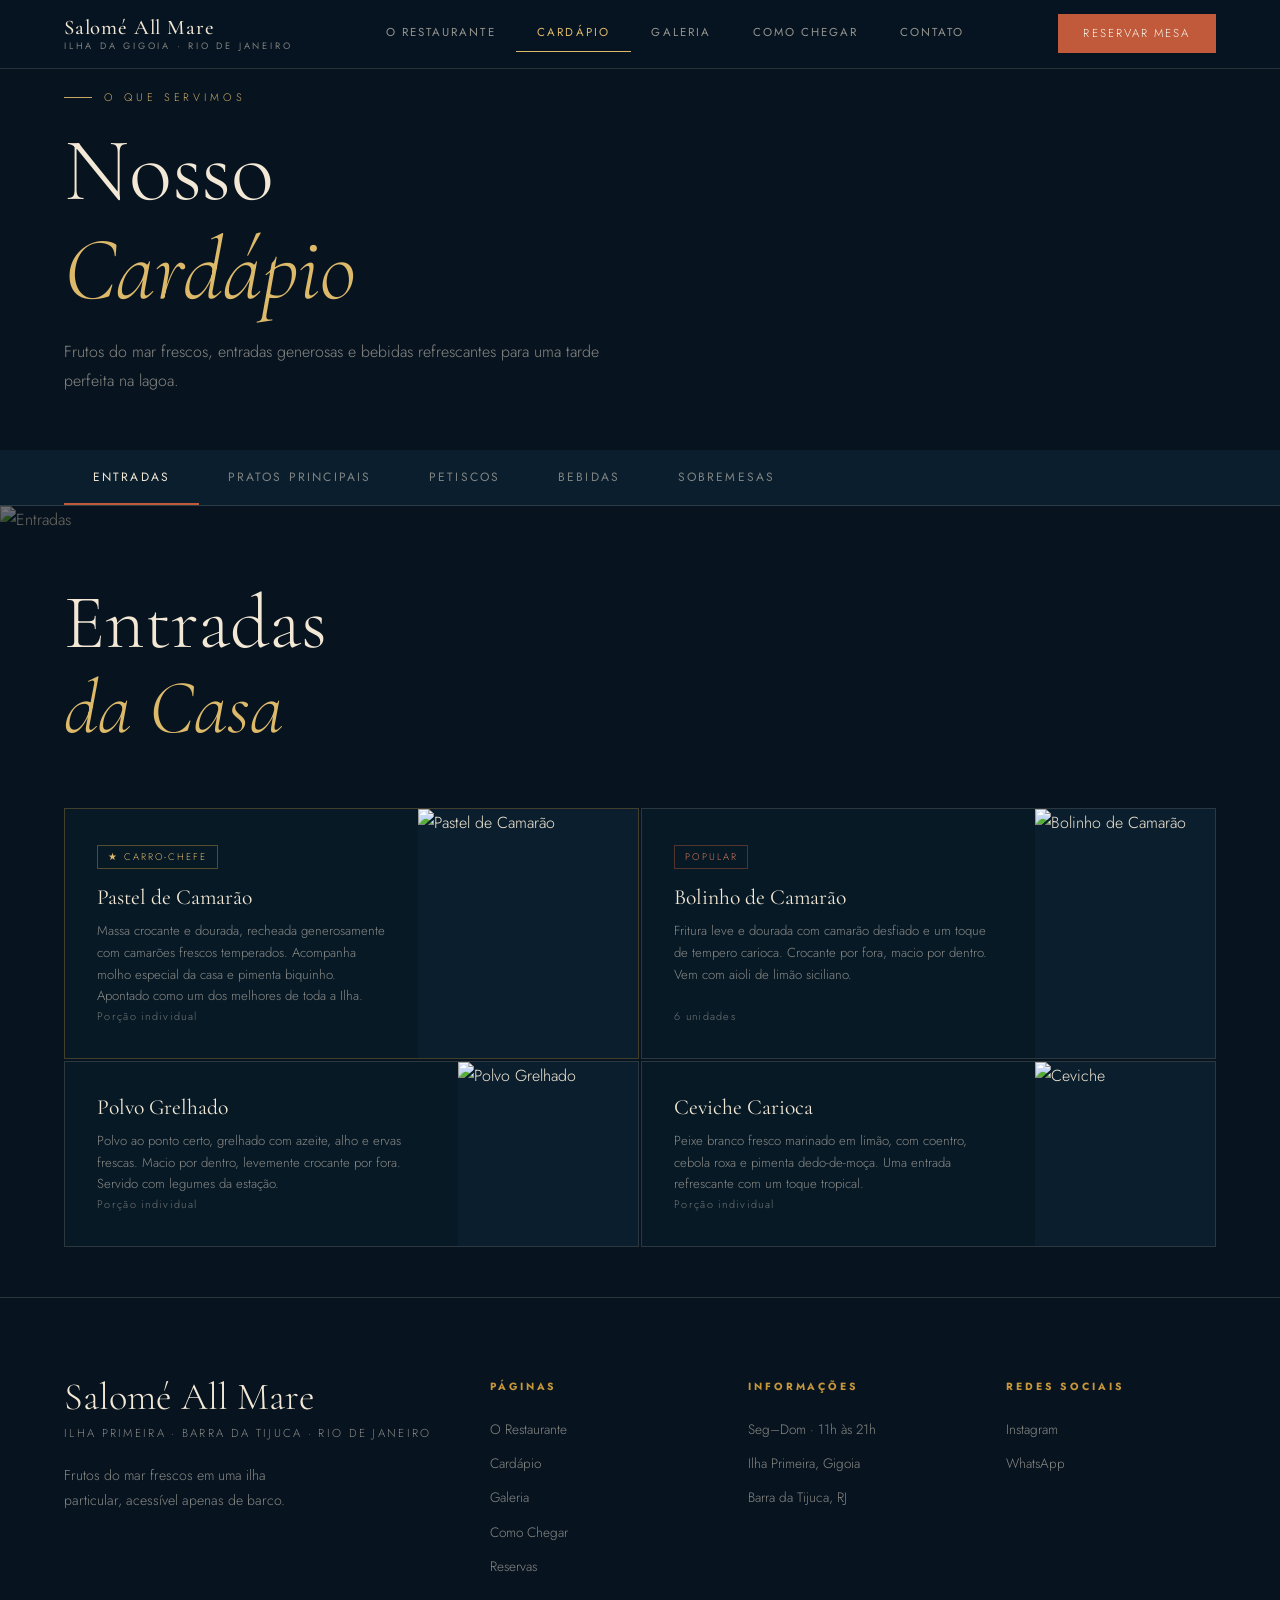
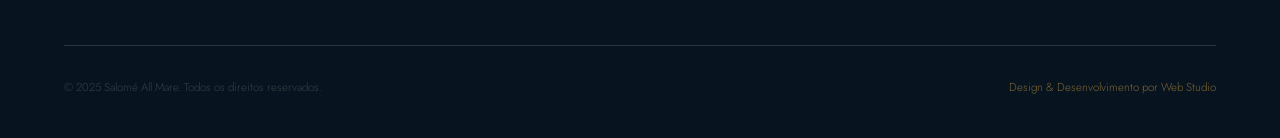
==== cardapio.html @ d416da89 "primeiro" ====
<!DOCTYPE html>
<html lang="pt-BR">
<head>
<meta charset="UTF-8">
<meta name="viewport" content="width=device-width, initial-scale=1.0">
<title>Cardápio — Salomé All Mare</title>
<link href="https://fonts.googleapis.com/css2?family=Cormorant+Garamond:ital,wght@0,300;0,400;0,500;1,300;1,400&family=Jost:wght@300;400;500&display=swap" rel="stylesheet">
<link rel="stylesheet" href="style.css">
<style>
.cat-bar{background:var(--ocean);border-bottom:.5px solid var(--border);padding:0 5vw;display:flex;gap:0;overflow-x:auto;position:sticky;top:69px;z-index:98}
.cat-btn{padding:1.1rem 1.8rem;background:transparent;border:none;font-family:'Jost',sans-serif;font-size:.75rem;letter-spacing:.18em;text-transform:uppercase;color:var(--sand);opacity:.5;cursor:pointer;white-space:nowrap;border-bottom:2px solid transparent;transition:all .2s}
.cat-btn:hover{opacity:.85}
.cat-btn.active{opacity:1;border-bottom-color:var(--coral)}
.menu-section{display:none}
.menu-section.active{display:block}
.menu-category-header{position:relative;height:300px;overflow:hidden;display:flex;align-items:flex-end;padding:3.5rem 5vw}
.menu-category-header img{position:absolute;inset:0;width:100%;height:100%;object-fit:cover;filter:brightness(.45)}
.menu-category-header::after{content:'';position:absolute;inset:0;background:linear-gradient(to top,rgba(7,20,32,.95),transparent 60%)}
.menu-cat-title{font-family:'Cormorant Garamond',serif;font-size:clamp(2.5rem,6vw,5rem);font-weight:300;color:var(--sand);position:relative;z-index:2}
.dish-grid{padding:2px 5vw 3rem;max-width:1300px;margin:0 auto}
.dish-row{display:grid;grid-template-columns:1fr 1fr;gap:2px;margin-bottom:2px}
.dish-card{background:rgba(11,30,45,.5);border:.5px solid var(--border);display:grid;grid-template-columns:1fr 180px;transition:border-color .2s;min-height:160px}
.dish-card:hover{border-color:rgba(192,90,58,.35)}
.dish-card.featured{border-color:rgba(200,151,58,.3);grid-template-columns:1fr 220px}
.dish-info{padding:2rem;display:flex;flex-direction:column;justify-content:space-between}
.dish-badge{display:inline-block;font-size:.6rem;letter-spacing:.2em;text-transform:uppercase;padding:3px 10px;border:.5px solid;margin-bottom:.9rem;width:fit-content}
.dish-badge.star{color:var(--gold-light);border-color:rgba(200,151,58,.4)}
.dish-badge.new{color:var(--coral-light);border-color:rgba(192,90,58,.4)}
.dish-name{font-family:'Cormorant Garamond',serif;font-size:1.35rem;color:var(--sand);font-weight:400;line-height:1.25;margin-bottom:.6rem}
.dish-desc{font-size:.82rem;line-height:1.65}
.dish-serves{font-size:.68rem;letter-spacing:.12em;opacity:.45}
.dish-photo{overflow:hidden;background:var(--ocean)}
.dish-photo img{width:100%;height:100%;object-fit:cover;display:block;transition:transform .5s}
.dish-card:hover .dish-photo img{transform:scale(1.05)}
.drink-grid{display:grid;grid-template-columns:repeat(4,1fr);gap:2px;padding:2px 5vw 4rem;max-width:1300px;margin:0 auto}
.drink-card{background:rgba(11,30,45,.5);border:.5px solid var(--border);padding:2.5rem 2rem;transition:border-color .2s}
.drink-card:hover{border-color:rgba(200,151,58,.3)}
.drink-icon{font-size:2rem;margin-bottom:1rem}
.drink-name{font-family:'Cormorant Garamond',serif;font-size:1.2rem;color:var(--sand);margin-bottom:.5rem}
.drink-desc{font-size:.82rem;line-height:1.6}
@media(max-width:900px){
  .dish-row{grid-template-columns:1fr}
  .dish-card{grid-template-columns:1fr}
  .dish-photo{height:200px}
  .drink-grid{grid-template-columns:1fr 1fr}
}
</style>
</head>
<body>
<nav class="solid">
  <a href="index.html" class="nav-logo">Salomé All Mare <span>Ilha da Gigoia · Rio de Janeiro</span></a>
  <ul class="nav-center">
    <li><a href="sobre.html">O Restaurante</a></li>
    <li><a href="cardapio.html" class="active">Cardápio</a></li>
    <li><a href="galeria.html">Galeria</a></li>
    <li><a href="como-chegar.html">Como Chegar</a></li>
    <li><a href="contato.html">Contato</a></li>
  </ul>
  <a href="reservas.html" class="nav-cta">Reservar Mesa</a>
</nav>

<div class="page-hero" style="min-height:50vh">
  <div class="page-hero-bg" style="background-image:url('https://images.unsplash.com/photo-1504674900247-0877df9cc836?auto=format&w=1920&q=85');background-position:center 70%"></div>
  <div class="page-hero-overlay"></div>
  <div class="page-hero-content">
    <div class="breadcrumb"><a href="index.html">Início</a><span>/</span>Cardápio</div>
    <div class="eyebrow">O que servimos</div>
    <h1>Nosso<br><em>Cardápio</em></h1>
    <p class="sub">Frutos do mar frescos, entradas generosas e bebidas refrescantes para uma tarde perfeita na lagoa.</p>
  </div>
</div>

<!-- CATEGORY BAR -->
<div class="cat-bar">
  <button class="cat-btn active" onclick="showCat('entradas',this)">Entradas</button>
  <button class="cat-btn" onclick="showCat('pratos',this)">Pratos Principais</button>
  <button class="cat-btn" onclick="showCat('petiscos',this)">Petiscos</button>
  <button class="cat-btn" onclick="showCat('bebidas',this)">Bebidas</button>
  <button class="cat-btn" onclick="showCat('sobremesas',this)">Sobremesas</button>
</div>

<!-- ENTRADAS -->
<div class="menu-section active" id="sec-entradas">
  <div class="menu-category-header">
    <img src="https://images.unsplash.com/photo-1565557623262-b51c2513a641?auto=format&w=1920&q=80" alt="Entradas">
    <h2 class="menu-cat-title">Entradas<br><em>da Casa</em></h2>
  </div>
  <div class="dish-grid">
    <div class="dish-row">
      <div class="dish-card featured">
        <div class="dish-info">
          <div>
            <span class="dish-badge star">★ Carro-chefe</span>
            <div class="dish-name">Pastel de Camarão</div>
            <p class="dish-desc">Massa crocante e dourada, recheada generosamente com camarões frescos temperados. Acompanha molho especial da casa e pimenta biquinho. Apontado como um dos melhores de toda a Ilha.</p>
          </div>
          <div class="dish-serves">Porção individual</div>
        </div>
        <div class="dish-photo">
          <img src="https://images.unsplash.com/photo-1559339352-11d035aa65de?auto=format&w=400&q=80" alt="Pastel de Camarão">
        </div>
      </div>
      <div class="dish-card">
        <div class="dish-info">
          <div>
            <span class="dish-badge new">Popular</span>
            <div class="dish-name">Bolinho de Camarão</div>
            <p class="dish-desc">Fritura leve e dourada com camarão desfiado e um toque de tempero carioca. Crocante por fora, macio por dentro. Vem com aioli de limão siciliano.</p>
          </div>
          <div class="dish-serves">6 unidades</div>
        </div>
        <div class="dish-photo">
          <img src="https://images.unsplash.com/photo-1585325701954-6cc0be8ece39?auto=format&w=400&q=80" alt="Bolinho de Camarão">
        </div>
      </div>
    </div>
    <div class="dish-row">
      <div class="dish-card">
        <div class="dish-info">
          <div>
            <div class="dish-name">Polvo Grelhado</div>
            <p class="dish-desc">Polvo ao ponto certo, grelhado com azeite, alho e ervas frescas. Macio por dentro, levemente crocante por fora. Servido com legumes da estação.</p>
          </div>
          <div class="dish-serves">Porção individual</div>
        </div>
        <div class="dish-photo">
          <img src="https://images.unsplash.com/photo-1534422298391-e4f8c172dddb?auto=format&w=400&q=80" alt="Polvo Grelhado">
        </div>
      </div>
      <div class="dish-card">
        <div class="dish-info">
          <div>
            <div class="dish-name">Ceviche Carioca</div>
            <p class="dish-desc">Peixe branco fresco marinado em limão, com coentro, cebola roxa e pimenta dedo-de-moça. Uma entrada refrescante com um toque tropical.</p>
          </div>
          <div class="dish-serves">Porção individual</div>
        </div>
        <div class="dish-photo">
          <img src="https://images.unsplash.com/photo-1532980193-c96cd6e562c6?auto=format&w=400&q=80" alt="Ceviche">
        </div>
      </div>
    </div>
  </div>
</div>

<!-- PRATOS PRINCIPAIS -->
<div class="menu-section" id="sec-pratos">
  <div class="menu-category-header">
    <img src="https://images.unsplash.com/photo-1574484284002-952d92456975?auto=format&w=1920&q=80" alt="Pratos Principais">
    <h2 class="menu-cat-title">Pratos<br><em>Principais</em></h2>
  </div>
  <div class="dish-grid">
    <div class="dish-row">
      <div class="dish-card featured">
        <div class="dish-info">
          <div>
            <span class="dish-badge star">★ Para Compartilhar</span>
            <div class="dish-name">Tábua de Frutos do Mar</div>
            <p class="dish-desc">A tábua mais famosa da Ilha. Camarão, mexilhão, polvo grelhado e peixe do dia. Farta e completa, ideal para dois ou mais. Acompanha arroz, farofa e vinagrete.</p>
          </div>
          <div class="dish-serves">Serve 2 pessoas</div>
        </div>
        <div class="dish-photo">
          <img src="https://images.unsplash.com/photo-1565557623262-b51c2513a641?auto=format&w=400&q=80" alt="Tábua de Frutos do Mar">
        </div>
      </div>
      <div class="dish-card">
        <div class="dish-info">
          <div>
            <span class="dish-badge new">Favorito</span>
            <div class="dish-name">Camarão na Moranga</div>
            <p class="dish-desc">Camarões salteados em molho cremoso com creme de leite e temperos, servidos dentro de uma moranga assada. Apresentação e sabor imperdíveis.</p>
          </div>
          <div class="dish-serves">Serve 2 pessoas</div>
        </div>
        <div class="dish-photo">
          <img src="https://images.unsplash.com/photo-1512621776951-a57141f2eefd?auto=format&w=400&q=80" alt="Camarão na Moranga">
        </div>
      </div>
    </div>
    <div class="dish-row">
      <div class="dish-card">
        <div class="dish-info">
          <div>
            <div class="dish-name">Moqueca Carioca</div>
            <p class="dish-desc">Camarão e peixe cozinhados em caldo levemente adocicado de tomate, pimentão e leite de coco. Servida em panela de barro com arroz, farofa e pirão.</p>
          </div>
          <div class="dish-serves">Serve 2 pessoas</div>
        </div>
        <div class="dish-photo">
          <img src="https://images.unsplash.com/photo-1547592180-85f173990554?auto=format&w=400&q=80" alt="Moqueca">
        </div>
      </div>
      <div class="dish-card">
        <div class="dish-info">
          <div>
            <div class="dish-name">Peixe do Dia Grelhado</div>
            <p class="dish-desc">O melhor peixe fresco que o mar oferece naquele dia, grelhado no azeite com ervas. Acompanha arroz, legumes salteados e molho de manteiga de ervas.</p>
          </div>
          <div class="dish-serves">Porção individual</div>
        </div>
        <div class="dish-photo">
          <img src="https://images.unsplash.com/photo-1519708227418-c8fd9a32b7a2?auto=format&w=400&q=80" alt="Peixe Grelhado">
        </div>
      </div>
    </div>
  </div>
</div>

<!-- PETISCOS -->
<div class="menu-section" id="sec-petiscos">
  <div class="menu-category-header">
    <img src="https://images.unsplash.com/photo-1527976746453-f363eac4d889?auto=format&w=1920&q=80" alt="Petiscos">
    <h2 class="menu-cat-title">Petiscos<br><em>da Ilha</em></h2>
  </div>
  <div class="dish-grid">
    <div class="dish-row">
      <div class="dish-card">
        <div class="dish-info">
          <div>
            <span class="dish-badge star">★ Imperdível</span>
            <div class="dish-name">Camarão Crocante</div>
            <p class="dish-desc">Camarões empanados em farinha panko com especiarias, fritos na temperatura certa. Crocantes e saborosos, servidos com maionese de sriracha.</p>
          </div>
          <div class="dish-serves">Porção para 2</div>
        </div>
        <div class="dish-photo">
          <img src="https://images.unsplash.com/photo-1473116763249-2faaef81ccda?auto=format&w=400&q=80" alt="Camarão Crocante">
        </div>
      </div>
      <div class="dish-card">
        <div class="dish-info">
          <div>
            <div class="dish-name">Mix de Frutos do Mar</div>
            <p class="dish-desc">Uma mistura generosa de camarões, lulas e tentáculos de polvo salteados no azeite com alho, tomate e manjericão. Perfeito para compartilhar.</p>
          </div>
          <div class="dish-serves">Porção para 2–3</div>
        </div>
        <div class="dish-photo">
          <img src="https://images.unsplash.com/photo-1580476262798-bddd9f4b7369?auto=format&w=400&q=80" alt="Mix de Frutos do Mar">
        </div>
      </div>
    </div>
  </div>
</div>

<!-- BEBIDAS -->
<div class="menu-section" id="sec-bebidas">
  <div class="menu-category-header">
    <img src="https://images.unsplash.com/photo-1551024709-8f23befc6f87?auto=format&w=1920&q=80" alt="Bebidas">
    <h2 class="menu-cat-title">Bebidas<br><em>& Coquetéis</em></h2>
  </div>
  <div class="drink-grid" style="padding-top:2rem">
    <div class="drink-card reveal">
      <div class="drink-icon">🍋</div>
      <div class="drink-name">Caipirinha da Casa</div>
      <p class="drink-desc">Cachaça artesanal, limão tahiti fresquinho, um toque de gengibre e açúcar cristal. O jeito certo de começar uma tarde na lagoa.</p>
    </div>
    <div class="drink-card reveal" style="transition-delay:.1s">
      <div class="drink-icon">🍹</div>
      <div class="drink-name">Batida de Coco</div>
      <p class="drink-desc">Coco fresco, cachaça, leite condensado e gelo. Um clássico carioca servido na temperatura ideal.</p>
    </div>
    <div class="drink-card reveal" style="transition-delay:.2s">
      <div class="drink-icon">🍺</div>
      <div class="drink-name">Chopp Gelado</div>
      <p class="drink-desc">Tirado na temperatura certa, em copo alto bem gelado. Acompanhamento obrigatório para um dia de frutos do mar.</p>
    </div>
    <div class="drink-card reveal" style="transition-delay:.3s">
      <div class="drink-icon">🥭</div>
      <div class="drink-name">Suco Tropical</div>
      <p class="drink-desc">Manga, maracujá, caju ou acerola. Sucos naturais de frutas brasileiras fresquinhos servidos com ou sem açúcar.</p>
    </div>
    <div class="drink-card reveal" style="transition-delay:.4s">
      <div class="drink-icon">🧊</div>
      <div class="drink-name">Água de Coco</div>
      <p class="drink-desc">Água de coco natural servida no coco ou gelada, gelada como deve ser num dia ensolarado na ilha.</p>
    </div>
    <div class="drink-card reveal" style="transition-delay:.5s">
      <div class="drink-icon">🍷</div>
      <div class="drink-name">Vinho Branco</div>
      <p class="drink-desc">Seleção de brancos nacionais e importados, escolhidos para harmonizar perfeitamente com os frutos do mar da casa.</p>
    </div>
  </div>
</div>

<!-- SOBREMESAS -->
<div class="menu-section" id="sec-sobremesas">
  <div class="menu-category-header">
    <img src="https://images.unsplash.com/photo-1488477181946-6428a0291777?auto=format&w=1920&q=80" alt="Sobremesas">
    <h2 class="menu-cat-title">Doces<br><em>da Casa</em></h2>
  </div>
  <div class="dish-grid">
    <div class="dish-row">
      <div class="dish-card">
        <div class="dish-info">
          <div>
            <span class="dish-badge star">★ Favorita</span>
            <div class="dish-name">Pudim de Leite da Ilha</div>
            <p class="dish-desc">Receita caseira de pudim cremoso com calda de caramelo escuro. Servido gelado, no ponto perfeito.</p>
          </div>
        </div>
        <div class="dish-photo">
          <img src="https://images.unsplash.com/photo-1488477181946-6428a0291777?auto=format&w=400&q=80" alt="Pudim">
        </div>
      </div>
      <div class="dish-card">
        <div class="dish-info">
          <div>
            <div class="dish-name">Açaí com Granola</div>
            <p class="dish-desc">Tigela de açaí batido cremoso, com granola crocante, banana e mel. Um clássico carioca para encerrar com estilo.</p>
          </div>
        </div>
        <div class="dish-photo">
          <img src="https://images.unsplash.com/photo-1501746877-14782df58970?auto=format&w=400&q=80" alt="Açaí">
        </div>
      </div>
    </div>
  </div>
</div>

<!-- FOOTER -->
<footer>
  <div class="footer-grid">
    <div class="footer-brand">
      <div class="name">Salomé All Mare</div>
      <div class="tagline">Ilha Primeira · Barra da Tijuca · Rio de Janeiro</div>
      <p>Frutos do mar frescos em uma ilha particular, acessível apenas de barco.</p>
    </div>
    <div class="footer-col"><h5>Páginas</h5>
      <a href="sobre.html">O Restaurante</a>
      <a href="cardapio.html">Cardápio</a>
      <a href="galeria.html">Galeria</a>
      <a href="como-chegar.html">Como Chegar</a>
      <a href="reservas.html">Reservas</a>
    </div>
    <div class="footer-col"><h5>Informações</h5>
      <a href="#">Seg–Dom · 11h às 21h</a>
      <a href="#">Ilha Primeira, Gigoia</a>
      <a href="#">Barra da Tijuca, RJ</a>
    </div>
    <div class="footer-col"><h5>Redes Sociais</h5>
      <a href="https://www.instagram.com/salomealmare/" target="_blank">Instagram</a>
      <a href="#">WhatsApp</a>
    </div>
  </div>
  <div class="footer-bottom">
    <p>© 2025 Salomé All Mare. Todos os direitos reservados.</p>
    <p class="credit">Design & Desenvolvimento por Web Studio</p>
  </div>
</footer>

<script>
function showCat(cat, btn) {
  document.querySelectorAll('.menu-section').forEach(s => s.classList.remove('active'));
  document.querySelectorAll('.cat-btn').forEach(b => b.classList.remove('active'));
  document.getElementById('sec-' + cat).classList.add('active');
  btn.classList.add('active');
}
const obs = new IntersectionObserver(e => e.forEach(x => { if(x.isIntersecting){ x.target.classList.add('visible'); obs.unobserve(x.target); }}), { threshold: 0.1 });
document.querySelectorAll('.reveal').forEach(el => obs.observe(el));
</script>
</body>
</html>
---- style.css ----
/* ── RESET & BASE ── */
*, *::before, *::after { margin: 0; padding: 0; box-sizing: border-box; }
html { scroll-behavior: smooth; font-size: 16px; }

:root {
  --ocean:       #0B1E2D;
  --deep:        #071420;
  --sand:        #F2E8D5;
  --ivory:       #FBF7EF;
  --coral:       #C05A3A;
  --coral-light: #D4795C;
  --gold:        #C8973A;
  --gold-light:  #DDB96A;
  --muted:       rgba(242,232,213,0.55);
  --border:      rgba(242,232,213,0.15);
  --border-md:   rgba(242,232,213,0.28);
}

body {
  background: var(--deep);
  color: var(--sand);
  font-family: 'Jost', sans-serif;
  font-weight: 300;
  overflow-x: hidden;
  line-height: 1.7;
}

/* ── TYPOGRAPHY ── */
h1, h2, h3, h4 {
  font-family: 'Cormorant Garamond', serif;
  font-weight: 300;
  line-height: 1.1;
}
em { font-style: italic; color: var(--gold-light); }
p { color: var(--muted); }
a { color: inherit; }

/* ── NAV ── */
nav {
  position: fixed; top: 0; left: 0; width: 100%; z-index: 999;
  padding: 1.4rem 5vw;
  display: flex; align-items: center; justify-content: space-between;
  transition: background 0.4s, padding 0.4s, border-color 0.4s;
  border-bottom: 0.5px solid transparent;
}
nav.scrolled, nav.solid {
  background: rgba(7,20,32,0.97);
  backdrop-filter: blur(16px);
  padding: 0.9rem 5vw;
  border-bottom-color: var(--border);
}
.nav-logo {
  font-family: 'Cormorant Garamond', serif;
  font-size: 1.3rem; font-weight: 500; letter-spacing: 0.04em;
  color: var(--sand); text-decoration: none;
  line-height: 1;
  display: flex; flex-direction: column; gap: 2px;
}
.nav-logo span {
  font-size: 0.58rem; font-family: 'Jost', sans-serif;
  letter-spacing: 0.3em; font-weight: 400; opacity: 0.5;
  text-transform: uppercase;
}
.nav-center {
  display: flex; gap: 0; list-style: none;
}
.nav-center a {
  display: block; padding: 0.5rem 1.3rem;
  font-size: 0.72rem; letter-spacing: 0.18em; text-transform: uppercase;
  font-weight: 400; opacity: 0.6; text-decoration: none;
  transition: opacity 0.2s;
  border-bottom: 1.5px solid transparent;
}
.nav-center a:hover { opacity: 1; }
.nav-center a.active {
  opacity: 1; color: var(--gold-light);
  border-bottom-color: var(--gold-light);
}
.nav-cta {
  background: var(--coral); color: var(--ivory);
  padding: 0.6rem 1.6rem; text-decoration: none;
  font-size: 0.72rem; letter-spacing: 0.18em;
  text-transform: uppercase; font-family: 'Jost', sans-serif;
  transition: background 0.2s;
}
.nav-cta:hover { background: var(--coral-light); }

/* ── PAGE HERO ── */
.page-hero {
  min-height: 52vh;
  display: flex; align-items: flex-end;
  padding: 0 5vw 6vh;
  position: relative; overflow: hidden;
}
.page-hero-bg {
  position: absolute; inset: 0;
  background-size: cover; background-position: center;
}
.page-hero-overlay {
  position: absolute; inset: 0;
  background: linear-gradient(to top, rgba(7,20,32,1) 0%, rgba(7,20,32,0.55) 50%, rgba(7,20,32,0.3) 100%);
}
.page-hero-content { position: relative; z-index: 2; }
.eyebrow {
  font-size: 0.68rem; letter-spacing: 0.35em; text-transform: uppercase;
  color: var(--gold-light); margin-bottom: 1rem; display: flex;
  align-items: center; gap: 12px; opacity: 0.9;
}
.eyebrow::before {
  content: ''; display: block; width: 28px; height: 0.5px;
  background: var(--gold-light);
}
.page-hero h1 { font-size: clamp(3rem, 7vw, 6rem); color: var(--sand); }
.page-hero .sub {
  margin-top: 1.2rem; max-width: 560px; font-size: 1rem;
  line-height: 1.8; color: var(--muted);
}

/* ── SECTIONS ── */
.section { padding: 6rem 5vw; }
.section.dark  { background: var(--deep); }
.section.ocean { background: var(--ocean); }
.section.alt   { background: #0D1F2E; }

.section-label {
  font-size: 0.65rem; letter-spacing: 0.35em; text-transform: uppercase;
  color: var(--gold); display: block; margin-bottom: 1rem;
}
.section-title { font-size: clamp(2rem, 4vw, 3.2rem); color: var(--sand); }
.divider { width: 44px; height: 0.5px; background: var(--coral); margin: 1.6rem 0; }

.container { max-width: 1200px; margin: 0 auto; }
.container-sm { max-width: 860px; margin: 0 auto; }
.container-xs { max-width: 640px; margin: 0 auto; }

/* ── BUTTONS ── */
.btn {
  display: inline-block; text-decoration: none;
  font-family: 'Jost', sans-serif; letter-spacing: 0.18em;
  text-transform: uppercase; font-size: 0.76rem;
  transition: all 0.2s; cursor: pointer; border: none;
}
.btn-primary {
  background: var(--coral); color: var(--ivory);
  padding: 0.9rem 2.4rem;
}
.btn-primary:hover { background: var(--coral-light); transform: translateY(-1px); }
.btn-outline {
  border: 0.5px solid var(--border-md); color: var(--sand);
  padding: 0.9rem 2.4rem; background: transparent;
}
.btn-outline:hover { border-color: var(--coral); background: rgba(192,90,58,0.08); }
.btn-gold {
  background: transparent; border: 0.5px solid rgba(200,151,58,0.4);
  color: var(--gold-light); padding: 0.9rem 2.4rem;
}
.btn-gold:hover { background: rgba(200,151,58,0.1); }

/* ── CARDS ── */
.card {
  background: rgba(11,30,45,0.6); border: 0.5px solid var(--border);
  transition: border-color 0.25s, transform 0.25s;
}
.card:hover { border-color: var(--border-md); transform: translateY(-2px); }

/* ── GRID UTILS ── */
.grid-2  { display: grid; grid-template-columns: 1fr 1fr; gap: 2rem; }
.grid-3  { display: grid; grid-template-columns: repeat(3, 1fr); gap: 1.5rem; }
.grid-4  { display: grid; grid-template-columns: repeat(4, 1fr); gap: 1.5rem; }
.gap-lg  { gap: 4rem; }
.gap-xl  { gap: 6rem; }

/* ── REVEAL ANIMATION ── */
.reveal {
  opacity: 0; transform: translateY(28px);
  transition: opacity 0.75s ease, transform 0.75s ease;
}
.reveal.visible { opacity: 1; transform: none; }

/* ── IMAGE ── */
.img-cover {
  width: 100%; height: 100%;
  object-fit: cover; display: block;
}
.img-frame {
  overflow: hidden; background: var(--ocean);
  border: 0.5px solid var(--border);
}

/* ── FOOTER ── */
footer {
  background: var(--deep); padding: 5rem 5vw 2.5rem;
  border-top: 0.5px solid var(--border);
}
.footer-grid {
  display: grid; grid-template-columns: 1.8fr 1fr 1fr 1fr;
  gap: 3rem; padding-bottom: 3.5rem;
  border-bottom: 0.5px solid var(--border);
}
.footer-brand .name {
  font-family: 'Cormorant Garamond', serif;
  font-size: 2.4rem; font-weight: 300; color: var(--sand); line-height: 1;
}
.footer-brand .tagline {
  font-size: 0.72rem; letter-spacing: 0.2em; text-transform: uppercase;
  color: var(--muted); margin-top: 0.5rem;
}
.footer-brand p {
  margin-top: 1.2rem; font-size: 0.88rem; line-height: 1.8;
  max-width: 260px;
}
.footer-col h5 {
  font-size: 0.65rem; letter-spacing: 0.28em; text-transform: uppercase;
  color: var(--gold); margin-bottom: 1.4rem;
}
.footer-col a {
  display: block; font-size: 0.85rem; color: var(--muted);
  text-decoration: none; margin-bottom: 0.7rem; transition: color 0.2s;
}
.footer-col a:hover { color: var(--sand); }
.footer-bottom {
  display: flex; justify-content: space-between; align-items: center;
  padding-top: 2rem; flex-wrap: wrap; gap: 1rem;
}
.footer-bottom p { font-size: 0.72rem; opacity: 0.35; }
.footer-bottom .credit { color: var(--gold); opacity: 0.6; }

/* ── BREADCRUMB ── */
.breadcrumb {
  display: flex; align-items: center; gap: 8px;
  font-size: 0.72rem; letter-spacing: 0.1em;
  opacity: 0.45; margin-bottom: 1.2rem;
}
.breadcrumb a { text-decoration: none; }
.breadcrumb a:hover { opacity: 1; color: var(--gold-light); }
.breadcrumb span { opacity: 0.5; }

/* ── MOBILE ── */
@media (max-width: 900px) {
  .nav-center { display: none; }
  .grid-2, .grid-3, .grid-4 { grid-template-columns: 1fr; }
  .footer-grid { grid-template-columns: 1fr 1fr; }
}
@media (max-width: 600px) {
  .footer-grid { grid-template-columns: 1fr; }
}
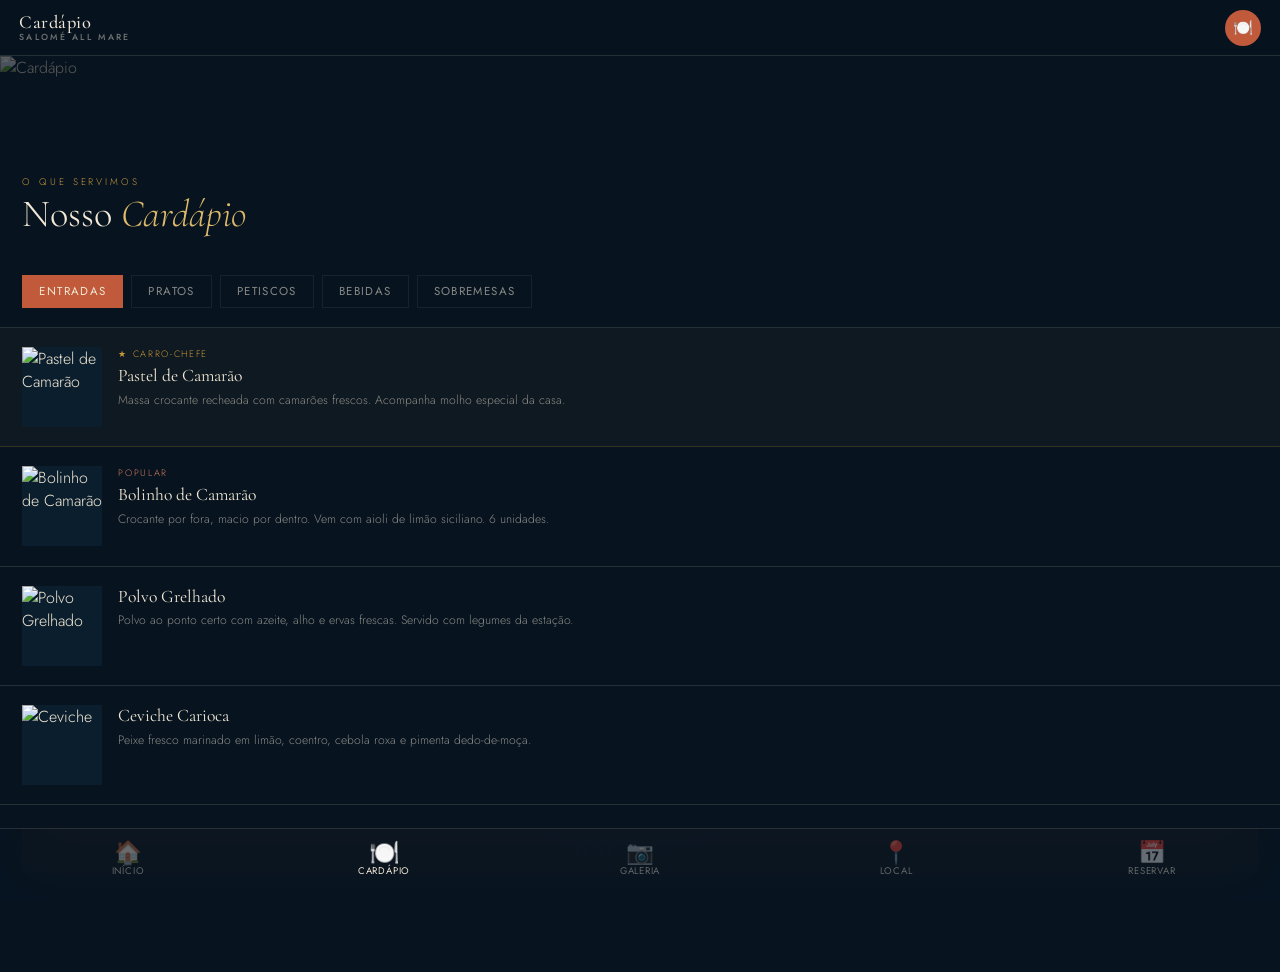
==== commit d31fc85d: "webversion" ====
--- a/cardapio.html
+++ b/cardapio.html
@@ -2,363 +2,203 @@
 <html lang="pt-BR">
 <head>
 <meta charset="UTF-8">
-<meta name="viewport" content="width=device-width, initial-scale=1.0">
+<meta name="viewport" content="width=device-width, initial-scale=1.0, viewport-fit=cover">
+<meta name="apple-mobile-web-app-capable" content="yes">
+<meta name="apple-mobile-web-app-status-bar-style" content="black-translucent">
+<meta name="theme-color" content="#071420">
+<link rel="manifest" href="manifest.json">
 <title>Cardápio — Salomé All Mare</title>
 <link href="https://fonts.googleapis.com/css2?family=Cormorant+Garamond:ital,wght@0,300;0,400;0,500;1,300;1,400&family=Jost:wght@300;400;500&display=swap" rel="stylesheet">
-<link rel="stylesheet" href="style.css">
-<style>
-.cat-bar{background:var(--ocean);border-bottom:.5px solid var(--border);padding:0 5vw;display:flex;gap:0;overflow-x:auto;position:sticky;top:69px;z-index:98}
-.cat-btn{padding:1.1rem 1.8rem;background:transparent;border:none;font-family:'Jost',sans-serif;font-size:.75rem;letter-spacing:.18em;text-transform:uppercase;color:var(--sand);opacity:.5;cursor:pointer;white-space:nowrap;border-bottom:2px solid transparent;transition:all .2s}
-.cat-btn:hover{opacity:.85}
-.cat-btn.active{opacity:1;border-bottom-color:var(--coral)}
-.menu-section{display:none}
-.menu-section.active{display:block}
-.menu-category-header{position:relative;height:300px;overflow:hidden;display:flex;align-items:flex-end;padding:3.5rem 5vw}
-.menu-category-header img{position:absolute;inset:0;width:100%;height:100%;object-fit:cover;filter:brightness(.45)}
-.menu-category-header::after{content:'';position:absolute;inset:0;background:linear-gradient(to top,rgba(7,20,32,.95),transparent 60%)}
-.menu-cat-title{font-family:'Cormorant Garamond',serif;font-size:clamp(2.5rem,6vw,5rem);font-weight:300;color:var(--sand);position:relative;z-index:2}
-.dish-grid{padding:2px 5vw 3rem;max-width:1300px;margin:0 auto}
-.dish-row{display:grid;grid-template-columns:1fr 1fr;gap:2px;margin-bottom:2px}
-.dish-card{background:rgba(11,30,45,.5);border:.5px solid var(--border);display:grid;grid-template-columns:1fr 180px;transition:border-color .2s;min-height:160px}
-.dish-card:hover{border-color:rgba(192,90,58,.35)}
-.dish-card.featured{border-color:rgba(200,151,58,.3);grid-template-columns:1fr 220px}
-.dish-info{padding:2rem;display:flex;flex-direction:column;justify-content:space-between}
-.dish-badge{display:inline-block;font-size:.6rem;letter-spacing:.2em;text-transform:uppercase;padding:3px 10px;border:.5px solid;margin-bottom:.9rem;width:fit-content}
-.dish-badge.star{color:var(--gold-light);border-color:rgba(200,151,58,.4)}
-.dish-badge.new{color:var(--coral-light);border-color:rgba(192,90,58,.4)}
-.dish-name{font-family:'Cormorant Garamond',serif;font-size:1.35rem;color:var(--sand);font-weight:400;line-height:1.25;margin-bottom:.6rem}
-.dish-desc{font-size:.82rem;line-height:1.65}
-.dish-serves{font-size:.68rem;letter-spacing:.12em;opacity:.45}
-.dish-photo{overflow:hidden;background:var(--ocean)}
-.dish-photo img{width:100%;height:100%;object-fit:cover;display:block;transition:transform .5s}
-.dish-card:hover .dish-photo img{transform:scale(1.05)}
-.drink-grid{display:grid;grid-template-columns:repeat(4,1fr);gap:2px;padding:2px 5vw 4rem;max-width:1300px;margin:0 auto}
-.drink-card{background:rgba(11,30,45,.5);border:.5px solid var(--border);padding:2.5rem 2rem;transition:border-color .2s}
-.drink-card:hover{border-color:rgba(200,151,58,.3)}
-.drink-icon{font-size:2rem;margin-bottom:1rem}
-.drink-name{font-family:'Cormorant Garamond',serif;font-size:1.2rem;color:var(--sand);margin-bottom:.5rem}
-.drink-desc{font-size:.82rem;line-height:1.6}
-@media(max-width:900px){
-  .dish-row{grid-template-columns:1fr}
-  .dish-card{grid-template-columns:1fr}
-  .dish-photo{height:200px}
-  .drink-grid{grid-template-columns:1fr 1fr}
-}
-</style>
+<link rel="stylesheet" href="app.css">
 </head>
 <body>
-<nav class="solid">
-  <a href="index.html" class="nav-logo">Salomé All Mare <span>Ilha da Gigoia · Rio de Janeiro</span></a>
-  <ul class="nav-center">
-    <li><a href="sobre.html">O Restaurante</a></li>
-    <li><a href="cardapio.html" class="active">Cardápio</a></li>
-    <li><a href="galeria.html">Galeria</a></li>
-    <li><a href="como-chegar.html">Como Chegar</a></li>
-    <li><a href="contato.html">Contato</a></li>
-  </ul>
-  <a href="reservas.html" class="nav-cta">Reservar Mesa</a>
+<header class="app-header">
+  <a href="index.html" class="app-header-logo">Cardápio <span>Salomé All Mare</span></a>
+  <a href="reservas.html" class="app-header-action">🍽️</a>
+</header>
+
+<main class="page">
+  <!-- PAGE HERO SMALL -->
+  <div style="position:relative;height:200px;overflow:hidden">
+    <img src="https://images.unsplash.com/photo-1504674900247-0877df9cc836?auto=format&w=800&q=80" alt="Cardápio" style="width:100%;height:100%;object-fit:cover;filter:brightness(.45)">
+    <div style="position:absolute;inset:0;background:linear-gradient(to top,rgba(7,20,32,1),rgba(7,20,32,.2) 60%);display:flex;align-items:flex-end;padding:1.5rem 1.4rem">
+      <div>
+        <span style="font-size:.6rem;letter-spacing:.3em;text-transform:uppercase;color:var(--gold);display:block;margin-bottom:.4rem">O que servimos</span>
+        <h1 style="font-family:'Cormorant Garamond',serif;font-size:2.4rem;font-weight:300;color:var(--sand);line-height:.95">Nosso <em style="font-style:italic;color:var(--gold-light)">Cardápio</em></h1>
+      </div>
+    </div>
+  </div>
+
+  <!-- CHIP FILTER -->
+  <div class="chip-strip" id="chipStrip">
+    <button class="chip active" onclick="filterMenu('entradas',this)">Entradas</button>
+    <button class="chip" onclick="filterMenu('pratos',this)">Pratos</button>
+    <button class="chip" onclick="filterMenu('petiscos',this)">Petiscos</button>
+    <button class="chip" onclick="filterMenu('bebidas',this)">Bebidas</button>
+    <button class="chip" onclick="filterMenu('sobremesas',this)">Sobremesas</button>
+  </div>
+
+  <!-- ENTRADAS -->
+  <div id="sec-entradas">
+    <div class="menu-item featured">
+      <div class="menu-item-photo"><img src="https://images.unsplash.com/photo-1559339352-11d035aa65de?auto=format&w=200&q=80" alt="Pastel de Camarão"></div>
+      <div class="menu-item-info">
+        <div class="menu-item-badge">★ Carro-chefe</div>
+        <div class="menu-item-name">Pastel de Camarão</div>
+        <p class="menu-item-desc">Massa crocante recheada com camarões frescos. Acompanha molho especial da casa.</p>
+      </div>
+    </div>
+    <div class="menu-item">
+      <div class="menu-item-photo"><img src="https://images.unsplash.com/photo-1585325701954-6cc0be8ece39?auto=format&w=200&q=80" alt="Bolinho de Camarão"></div>
+      <div class="menu-item-info">
+        <div class="menu-item-badge">Popular</div>
+        <div class="menu-item-name">Bolinho de Camarão</div>
+        <p class="menu-item-desc">Crocante por fora, macio por dentro. Vem com aioli de limão siciliano. 6 unidades.</p>
+      </div>
+    </div>
+    <div class="menu-item">
+      <div class="menu-item-photo"><img src="https://images.unsplash.com/photo-1534422298391-e4f8c172dddb?auto=format&w=200&q=80" alt="Polvo Grelhado"></div>
+      <div class="menu-item-info">
+        <div class="menu-item-name">Polvo Grelhado</div>
+        <p class="menu-item-desc">Polvo ao ponto certo com azeite, alho e ervas frescas. Servido com legumes da estação.</p>
+      </div>
+    </div>
+    <div class="menu-item">
+      <div class="menu-item-photo"><img src="https://images.unsplash.com/photo-1532980193-c96cd6e562c6?auto=format&w=200&q=80" alt="Ceviche"></div>
+      <div class="menu-item-info">
+        <div class="menu-item-name">Ceviche Carioca</div>
+        <p class="menu-item-desc">Peixe fresco marinado em limão, coentro, cebola roxa e pimenta dedo-de-moça.</p>
+      </div>
+    </div>
+  </div>
+
+  <!-- PRATOS -->
+  <div id="sec-pratos" style="display:none">
+    <div class="menu-item featured">
+      <div class="menu-item-photo"><img src="https://images.unsplash.com/photo-1565557623262-b51c2513a641?auto=format&w=200&q=80" alt="Tábua de Frutos do Mar"></div>
+      <div class="menu-item-info">
+        <div class="menu-item-badge">★ Para Compartilhar</div>
+        <div class="menu-item-name">Tábua de Frutos do Mar</div>
+        <p class="menu-item-desc">Camarão, mexilhão, polvo e peixe do dia. Farta e completa, serve 2 pessoas.</p>
+      </div>
+    </div>
+    <div class="menu-item">
+      <div class="menu-item-photo"><img src="https://images.unsplash.com/photo-1512621776951-a57141f2eefd?auto=format&w=200&q=80" alt="Camarão na Moranga"></div>
+      <div class="menu-item-info">
+        <div class="menu-item-badge">Favorito</div>
+        <div class="menu-item-name">Camarão na Moranga</div>
+        <p class="menu-item-desc">Camarões em molho cremoso servidos dentro de moranga assada. Serve 2 pessoas.</p>
+      </div>
+    </div>
+    <div class="menu-item">
+      <div class="menu-item-photo"><img src="https://images.unsplash.com/photo-1547592180-85f173990554?auto=format&w=200&q=80" alt="Moqueca"></div>
+      <div class="menu-item-info">
+        <div class="menu-item-name">Moqueca Carioca</div>
+        <p class="menu-item-desc">Camarão e peixe em caldo de tomate e leite de coco. Acompanha arroz, farofa e pirão.</p>
+      </div>
+    </div>
+    <div class="menu-item">
+      <div class="menu-item-photo"><img src="https://images.unsplash.com/photo-1519708227418-c8fd9a32b7a2?auto=format&w=200&q=80" alt="Peixe Grelhado"></div>
+      <div class="menu-item-info">
+        <div class="menu-item-name">Peixe do Dia Grelhado</div>
+        <p class="menu-item-desc">O melhor peixe fresco do dia, grelhado no azeite com ervas. Acompanha arroz e legumes.</p>
+      </div>
+    </div>
+  </div>
+
+  <!-- PETISCOS -->
+  <div id="sec-petiscos" style="display:none">
+    <div class="menu-item featured">
+      <div class="menu-item-photo"><img src="https://images.unsplash.com/photo-1473116763249-2faaef81ccda?auto=format&w=200&q=80" alt="Camarão Crocante"></div>
+      <div class="menu-item-info">
+        <div class="menu-item-badge">★ Imperdível</div>
+        <div class="menu-item-name">Camarão Crocante</div>
+        <p class="menu-item-desc">Empanados em panko com especiarias. Servidos com maionese de sriracha.</p>
+      </div>
+    </div>
+    <div class="menu-item">
+      <div class="menu-item-photo"><img src="https://images.unsplash.com/photo-1580476262798-bddd9f4b7369?auto=format&w=200&q=80" alt="Mix Frutos do Mar"></div>
+      <div class="menu-item-info">
+        <div class="menu-item-name">Mix de Frutos do Mar</div>
+        <p class="menu-item-desc">Camarões, lulas e polvo salteados no azeite com alho, tomate e manjericão.</p>
+      </div>
+    </div>
+  </div>
+
+  <!-- BEBIDAS -->
+  <div id="sec-bebidas" style="display:none">
+    <div class="menu-item featured">
+      <div class="menu-item-photo" style="display:flex;align-items:center;justify-content:center;background:var(--ocean);font-size:2.5rem">🍋</div>
+      <div class="menu-item-info">
+        <div class="menu-item-badge">★ Sugestão</div>
+        <div class="menu-item-name">Caipirinha da Casa</div>
+        <p class="menu-item-desc">Cachaça artesanal, limão fresquinho e toque de gengibre. O clássico carioca.</p>
+      </div>
+    </div>
+    <div class="menu-item">
+      <div class="menu-item-photo" style="display:flex;align-items:center;justify-content:center;background:var(--ocean);font-size:2.5rem">🍹</div>
+      <div class="menu-item-info">
+        <div class="menu-item-name">Batida de Coco</div>
+        <p class="menu-item-desc">Coco fresco, cachaça, leite condensado e gelo. Um clássico carioca.</p>
+      </div>
+    </div>
+    <div class="menu-item">
+      <div class="menu-item-photo" style="display:flex;align-items:center;justify-content:center;background:var(--ocean);font-size:2.5rem">🍺</div>
+      <div class="menu-item-info">
+        <div class="menu-item-name">Chopp Gelado</div>
+        <p class="menu-item-desc">Tirado na temperatura certa, em copo alto bem gelado.</p>
+      </div>
+    </div>
+    <div class="menu-item">
+      <div class="menu-item-photo" style="display:flex;align-items:center;justify-content:center;background:var(--ocean);font-size:2.5rem">🥭</div>
+      <div class="menu-item-info">
+        <div class="menu-item-name">Suco Tropical</div>
+        <p class="menu-item-desc">Manga, maracujá, caju ou acerola. Sempre fresquinho, com ou sem açúcar.</p>
+      </div>
+    </div>
+  </div>
+
+  <!-- SOBREMESAS -->
+  <div id="sec-sobremesas" style="display:none">
+    <div class="menu-item featured">
+      <div class="menu-item-photo"><img src="https://images.unsplash.com/photo-1488477181946-6428a0291777?auto=format&w=200&q=80" alt="Pudim"></div>
+      <div class="menu-item-info">
+        <div class="menu-item-badge">★ Favorita</div>
+        <div class="menu-item-name">Pudim de Leite da Ilha</div>
+        <p class="menu-item-desc">Receita caseira cremosa com calda de caramelo escuro. Servido gelado.</p>
+      </div>
+    </div>
+    <div class="menu-item">
+      <div class="menu-item-photo"><img src="https://images.unsplash.com/photo-1501746877-14782df58970?auto=format&w=200&q=80" alt="Açaí"></div>
+      <div class="menu-item-info">
+        <div class="menu-item-name">Açaí com Granola</div>
+        <p class="menu-item-desc">Açaí batido cremoso com granola crocante, banana e mel. Um clássico carioca.</p>
+      </div>
+    </div>
+  </div>
+
+  <div style="padding:1.4rem">
+    <a href="reservas.html" class="btn btn-primary btn-full">Reservar Mesa →</a>
+  </div>
+</main>
+
+<nav class="bottom-nav">
+  <a href="index.html" class="nav-item"><span class="nav-icon">🏠</span><span class="nav-label">Início</span></a>
+  <a href="cardapio.html" class="nav-item active"><span class="nav-icon">🍽️</span><span class="nav-label">Cardápio</span></a>
+  <a href="galeria.html" class="nav-item"><span class="nav-icon">📷</span><span class="nav-label">Galeria</span></a>
+  <a href="localizacao.html" class="nav-item"><span class="nav-icon">📍</span><span class="nav-label">Local</span></a>
+  <a href="reservas.html" class="nav-item"><span class="nav-icon">📅</span><span class="nav-label">Reservar</span></a>
 </nav>
 
-<div class="page-hero" style="min-height:50vh">
-  <div class="page-hero-bg" style="background-image:url('https://images.unsplash.com/photo-1504674900247-0877df9cc836?auto=format&w=1920&q=85');background-position:center 70%"></div>
-  <div class="page-hero-overlay"></div>
-  <div class="page-hero-content">
-    <div class="breadcrumb"><a href="index.html">Início</a><span>/</span>Cardápio</div>
-    <div class="eyebrow">O que servimos</div>
-    <h1>Nosso<br><em>Cardápio</em></h1>
-    <p class="sub">Frutos do mar frescos, entradas generosas e bebidas refrescantes para uma tarde perfeita na lagoa.</p>
-  </div>
-</div>
-
-<!-- CATEGORY BAR -->
-<div class="cat-bar">
-  <button class="cat-btn active" onclick="showCat('entradas',this)">Entradas</button>
-  <button class="cat-btn" onclick="showCat('pratos',this)">Pratos Principais</button>
-  <button class="cat-btn" onclick="showCat('petiscos',this)">Petiscos</button>
-  <button class="cat-btn" onclick="showCat('bebidas',this)">Bebidas</button>
-  <button class="cat-btn" onclick="showCat('sobremesas',this)">Sobremesas</button>
-</div>
-
-<!-- ENTRADAS -->
-<div class="menu-section active" id="sec-entradas">
-  <div class="menu-category-header">
-    <img src="https://images.unsplash.com/photo-1565557623262-b51c2513a641?auto=format&w=1920&q=80" alt="Entradas">
-    <h2 class="menu-cat-title">Entradas<br><em>da Casa</em></h2>
-  </div>
-  <div class="dish-grid">
-    <div class="dish-row">
-      <div class="dish-card featured">
-        <div class="dish-info">
-          <div>
-            <span class="dish-badge star">★ Carro-chefe</span>
-            <div class="dish-name">Pastel de Camarão</div>
-            <p class="dish-desc">Massa crocante e dourada, recheada generosamente com camarões frescos temperados. Acompanha molho especial da casa e pimenta biquinho. Apontado como um dos melhores de toda a Ilha.</p>
-          </div>
-          <div class="dish-serves">Porção individual</div>
-        </div>
-        <div class="dish-photo">
-          <img src="https://images.unsplash.com/photo-1559339352-11d035aa65de?auto=format&w=400&q=80" alt="Pastel de Camarão">
-        </div>
-      </div>
-      <div class="dish-card">
-        <div class="dish-info">
-          <div>
-            <span class="dish-badge new">Popular</span>
-            <div class="dish-name">Bolinho de Camarão</div>
-            <p class="dish-desc">Fritura leve e dourada com camarão desfiado e um toque de tempero carioca. Crocante por fora, macio por dentro. Vem com aioli de limão siciliano.</p>
-          </div>
-          <div class="dish-serves">6 unidades</div>
-        </div>
-        <div class="dish-photo">
-          <img src="https://images.unsplash.com/photo-1585325701954-6cc0be8ece39?auto=format&w=400&q=80" alt="Bolinho de Camarão">
-        </div>
-      </div>
-    </div>
-    <div class="dish-row">
-      <div class="dish-card">
-        <div class="dish-info">
-          <div>
-            <div class="dish-name">Polvo Grelhado</div>
-            <p class="dish-desc">Polvo ao ponto certo, grelhado com azeite, alho e ervas frescas. Macio por dentro, levemente crocante por fora. Servido com legumes da estação.</p>
-          </div>
-          <div class="dish-serves">Porção individual</div>
-        </div>
-        <div class="dish-photo">
-          <img src="https://images.unsplash.com/photo-1534422298391-e4f8c172dddb?auto=format&w=400&q=80" alt="Polvo Grelhado">
-        </div>
-      </div>
-      <div class="dish-card">
-        <div class="dish-info">
-          <div>
-            <div class="dish-name">Ceviche Carioca</div>
-            <p class="dish-desc">Peixe branco fresco marinado em limão, com coentro, cebola roxa e pimenta dedo-de-moça. Uma entrada refrescante com um toque tropical.</p>
-          </div>
-          <div class="dish-serves">Porção individual</div>
-        </div>
-        <div class="dish-photo">
-          <img src="https://images.unsplash.com/photo-1532980193-c96cd6e562c6?auto=format&w=400&q=80" alt="Ceviche">
-        </div>
-      </div>
-    </div>
-  </div>
-</div>
-
-<!-- PRATOS PRINCIPAIS -->
-<div class="menu-section" id="sec-pratos">
-  <div class="menu-category-header">
-    <img src="https://images.unsplash.com/photo-1574484284002-952d92456975?auto=format&w=1920&q=80" alt="Pratos Principais">
-    <h2 class="menu-cat-title">Pratos<br><em>Principais</em></h2>
-  </div>
-  <div class="dish-grid">
-    <div class="dish-row">
-      <div class="dish-card featured">
-        <div class="dish-info">
-          <div>
-            <span class="dish-badge star">★ Para Compartilhar</span>
-            <div class="dish-name">Tábua de Frutos do Mar</div>
-            <p class="dish-desc">A tábua mais famosa da Ilha. Camarão, mexilhão, polvo grelhado e peixe do dia. Farta e completa, ideal para dois ou mais. Acompanha arroz, farofa e vinagrete.</p>
-          </div>
-          <div class="dish-serves">Serve 2 pessoas</div>
-        </div>
-        <div class="dish-photo">
-          <img src="https://images.unsplash.com/photo-1565557623262-b51c2513a641?auto=format&w=400&q=80" alt="Tábua de Frutos do Mar">
-        </div>
-      </div>
-      <div class="dish-card">
-        <div class="dish-info">
-          <div>
-            <span class="dish-badge new">Favorito</span>
-            <div class="dish-name">Camarão na Moranga</div>
-            <p class="dish-desc">Camarões salteados em molho cremoso com creme de leite e temperos, servidos dentro de uma moranga assada. Apresentação e sabor imperdíveis.</p>
-          </div>
-          <div class="dish-serves">Serve 2 pessoas</div>
-        </div>
-        <div class="dish-photo">
-          <img src="https://images.unsplash.com/photo-1512621776951-a57141f2eefd?auto=format&w=400&q=80" alt="Camarão na Moranga">
-        </div>
-      </div>
-    </div>
-    <div class="dish-row">
-      <div class="dish-card">
-        <div class="dish-info">
-          <div>
-            <div class="dish-name">Moqueca Carioca</div>
-            <p class="dish-desc">Camarão e peixe cozinhados em caldo levemente adocicado de tomate, pimentão e leite de coco. Servida em panela de barro com arroz, farofa e pirão.</p>
-          </div>
-          <div class="dish-serves">Serve 2 pessoas</div>
-        </div>
-        <div class="dish-photo">
-          <img src="https://images.unsplash.com/photo-1547592180-85f173990554?auto=format&w=400&q=80" alt="Moqueca">
-        </div>
-      </div>
-      <div class="dish-card">
-        <div class="dish-info">
-          <div>
-            <div class="dish-name">Peixe do Dia Grelhado</div>
-            <p class="dish-desc">O melhor peixe fresco que o mar oferece naquele dia, grelhado no azeite com ervas. Acompanha arroz, legumes salteados e molho de manteiga de ervas.</p>
-          </div>
-          <div class="dish-serves">Porção individual</div>
-        </div>
-        <div class="dish-photo">
-          <img src="https://images.unsplash.com/photo-1519708227418-c8fd9a32b7a2?auto=format&w=400&q=80" alt="Peixe Grelhado">
-        </div>
-      </div>
-    </div>
-  </div>
-</div>
-
-<!-- PETISCOS -->
-<div class="menu-section" id="sec-petiscos">
-  <div class="menu-category-header">
-    <img src="https://images.unsplash.com/photo-1527976746453-f363eac4d889?auto=format&w=1920&q=80" alt="Petiscos">
-    <h2 class="menu-cat-title">Petiscos<br><em>da Ilha</em></h2>
-  </div>
-  <div class="dish-grid">
-    <div class="dish-row">
-      <div class="dish-card">
-        <div class="dish-info">
-          <div>
-            <span class="dish-badge star">★ Imperdível</span>
-            <div class="dish-name">Camarão Crocante</div>
-            <p class="dish-desc">Camarões empanados em farinha panko com especiarias, fritos na temperatura certa. Crocantes e saborosos, servidos com maionese de sriracha.</p>
-          </div>
-          <div class="dish-serves">Porção para 2</div>
-        </div>
-        <div class="dish-photo">
-          <img src="https://images.unsplash.com/photo-1473116763249-2faaef81ccda?auto=format&w=400&q=80" alt="Camarão Crocante">
-        </div>
-      </div>
-      <div class="dish-card">
-        <div class="dish-info">
-          <div>
-            <div class="dish-name">Mix de Frutos do Mar</div>
-            <p class="dish-desc">Uma mistura generosa de camarões, lulas e tentáculos de polvo salteados no azeite com alho, tomate e manjericão. Perfeito para compartilhar.</p>
-          </div>
-          <div class="dish-serves">Porção para 2–3</div>
-        </div>
-        <div class="dish-photo">
-          <img src="https://images.unsplash.com/photo-1580476262798-bddd9f4b7369?auto=format&w=400&q=80" alt="Mix de Frutos do Mar">
-        </div>
-      </div>
-    </div>
-  </div>
-</div>
-
-<!-- BEBIDAS -->
-<div class="menu-section" id="sec-bebidas">
-  <div class="menu-category-header">
-    <img src="https://images.unsplash.com/photo-1551024709-8f23befc6f87?auto=format&w=1920&q=80" alt="Bebidas">
-    <h2 class="menu-cat-title">Bebidas<br><em>& Coquetéis</em></h2>
-  </div>
-  <div class="drink-grid" style="padding-top:2rem">
-    <div class="drink-card reveal">
-      <div class="drink-icon">🍋</div>
-      <div class="drink-name">Caipirinha da Casa</div>
-      <p class="drink-desc">Cachaça artesanal, limão tahiti fresquinho, um toque de gengibre e açúcar cristal. O jeito certo de começar uma tarde na lagoa.</p>
-    </div>
-    <div class="drink-card reveal" style="transition-delay:.1s">
-      <div class="drink-icon">🍹</div>
-      <div class="drink-name">Batida de Coco</div>
-      <p class="drink-desc">Coco fresco, cachaça, leite condensado e gelo. Um clássico carioca servido na temperatura ideal.</p>
-    </div>
-    <div class="drink-card reveal" style="transition-delay:.2s">
-      <div class="drink-icon">🍺</div>
-      <div class="drink-name">Chopp Gelado</div>
-      <p class="drink-desc">Tirado na temperatura certa, em copo alto bem gelado. Acompanhamento obrigatório para um dia de frutos do mar.</p>
-    </div>
-    <div class="drink-card reveal" style="transition-delay:.3s">
-      <div class="drink-icon">🥭</div>
-      <div class="drink-name">Suco Tropical</div>
-      <p class="drink-desc">Manga, maracujá, caju ou acerola. Sucos naturais de frutas brasileiras fresquinhos servidos com ou sem açúcar.</p>
-    </div>
-    <div class="drink-card reveal" style="transition-delay:.4s">
-      <div class="drink-icon">🧊</div>
-      <div class="drink-name">Água de Coco</div>
-      <p class="drink-desc">Água de coco natural servida no coco ou gelada, gelada como deve ser num dia ensolarado na ilha.</p>
-    </div>
-    <div class="drink-card reveal" style="transition-delay:.5s">
-      <div class="drink-icon">🍷</div>
-      <div class="drink-name">Vinho Branco</div>
-      <p class="drink-desc">Seleção de brancos nacionais e importados, escolhidos para harmonizar perfeitamente com os frutos do mar da casa.</p>
-    </div>
-  </div>
-</div>
-
-<!-- SOBREMESAS -->
-<div class="menu-section" id="sec-sobremesas">
-  <div class="menu-category-header">
-    <img src="https://images.unsplash.com/photo-1488477181946-6428a0291777?auto=format&w=1920&q=80" alt="Sobremesas">
-    <h2 class="menu-cat-title">Doces<br><em>da Casa</em></h2>
-  </div>
-  <div class="dish-grid">
-    <div class="dish-row">
-      <div class="dish-card">
-        <div class="dish-info">
-          <div>
-            <span class="dish-badge star">★ Favorita</span>
-            <div class="dish-name">Pudim de Leite da Ilha</div>
-            <p class="dish-desc">Receita caseira de pudim cremoso com calda de caramelo escuro. Servido gelado, no ponto perfeito.</p>
-          </div>
-        </div>
-        <div class="dish-photo">
-          <img src="https://images.unsplash.com/photo-1488477181946-6428a0291777?auto=format&w=400&q=80" alt="Pudim">
-        </div>
-      </div>
-      <div class="dish-card">
-        <div class="dish-info">
-          <div>
-            <div class="dish-name">Açaí com Granola</div>
-            <p class="dish-desc">Tigela de açaí batido cremoso, com granola crocante, banana e mel. Um clássico carioca para encerrar com estilo.</p>
-          </div>
-        </div>
-        <div class="dish-photo">
-          <img src="https://images.unsplash.com/photo-1501746877-14782df58970?auto=format&w=400&q=80" alt="Açaí">
-        </div>
-      </div>
-    </div>
-  </div>
-</div>
-
-<!-- FOOTER -->
-<footer>
-  <div class="footer-grid">
-    <div class="footer-brand">
-      <div class="name">Salomé All Mare</div>
-      <div class="tagline">Ilha Primeira · Barra da Tijuca · Rio de Janeiro</div>
-      <p>Frutos do mar frescos em uma ilha particular, acessível apenas de barco.</p>
-    </div>
-    <div class="footer-col"><h5>Páginas</h5>
-      <a href="sobre.html">O Restaurante</a>
-      <a href="cardapio.html">Cardápio</a>
-      <a href="galeria.html">Galeria</a>
-      <a href="como-chegar.html">Como Chegar</a>
-      <a href="reservas.html">Reservas</a>
-    </div>
-    <div class="footer-col"><h5>Informações</h5>
-      <a href="#">Seg–Dom · 11h às 21h</a>
-      <a href="#">Ilha Primeira, Gigoia</a>
-      <a href="#">Barra da Tijuca, RJ</a>
-    </div>
-    <div class="footer-col"><h5>Redes Sociais</h5>
-      <a href="https://www.instagram.com/salomealmare/" target="_blank">Instagram</a>
-      <a href="#">WhatsApp</a>
-    </div>
-  </div>
-  <div class="footer-bottom">
-    <p>© 2025 Salomé All Mare. Todos os direitos reservados.</p>
-    <p class="credit">Design & Desenvolvimento por Web Studio</p>
-  </div>
-</footer>
-
 <script>
-function showCat(cat, btn) {
-  document.querySelectorAll('.menu-section').forEach(s => s.classList.remove('active'));
-  document.querySelectorAll('.cat-btn').forEach(b => b.classList.remove('active'));
-  document.getElementById('sec-' + cat).classList.add('active');
+function filterMenu(cat, btn) {
+  ['entradas','pratos','petiscos','bebidas','sobremesas'].forEach(c => {
+    document.getElementById('sec-'+c).style.display = c===cat ? '' : 'none';
+  });
+  document.querySelectorAll('.chip').forEach(b => b.classList.remove('active'));
   btn.classList.add('active');
+  window.scrollTo({top: document.querySelector('.chip-strip').offsetTop - 56, behavior:'smooth'});
 }
-const obs = new IntersectionObserver(e => e.forEach(x => { if(x.isIntersecting){ x.target.classList.add('visible'); obs.unobserve(x.target); }}), { threshold: 0.1 });
-document.querySelectorAll('.reveal').forEach(el => obs.observe(el));
 </script>
 </body>
 </html>
--- a/app.css
+++ b/app.css
@@ -0,0 +1,384 @@
+*, *::before, *::after { margin: 0; padding: 0; box-sizing: border-box; }
+html { font-size: 16px; -webkit-text-size-adjust: 100%; }
+
+:root {
+  --ocean:       #0B1E2D;
+  --deep:        #071420;
+  --surface:     #0F2336;
+  --sand:        #F2E8D5;
+  --ivory:       #FBF7EF;
+  --muted:       rgba(242,232,213,0.55);
+  --coral:       #C05A3A;
+  --coral-light: #D4795C;
+  --gold:        #C8973A;
+  --gold-light:  #DDB96A;
+  --border:      rgba(242,232,213,0.12);
+  --border-md:   rgba(242,232,213,0.22);
+  --nav-h:       72px;
+  --safe-bottom: env(safe-area-inset-bottom, 0px);
+  --header-h:    56px;
+}
+
+body {
+  background: var(--deep);
+  color: var(--sand);
+  font-family: 'Jost', sans-serif;
+  font-weight: 300;
+  overflow-x: hidden;
+  -webkit-tap-highlight-color: transparent;
+  touch-action: manipulation;
+  padding-bottom: calc(var(--nav-h) + var(--safe-bottom));
+}
+
+/* ── TOP HEADER ── */
+.app-header {
+  position: fixed; top: 0; left: 0; right: 0; z-index: 100;
+  height: var(--header-h);
+  background: rgba(7,20,32,0.96);
+  backdrop-filter: blur(20px);
+  -webkit-backdrop-filter: blur(20px);
+  border-bottom: 0.5px solid var(--border);
+  display: flex; align-items: center; justify-content: space-between;
+  padding: 0 1.2rem;
+  padding-top: env(safe-area-inset-top, 0px);
+}
+.app-header-logo {
+  font-family: 'Cormorant Garamond', serif;
+  font-size: 1.15rem; font-weight: 500; color: var(--sand);
+  letter-spacing: 0.03em; text-decoration: none;
+  line-height: 1;
+}
+.app-header-logo span {
+  display: block; font-family: 'Jost', sans-serif;
+  font-size: 0.55rem; letter-spacing: 0.26em;
+  text-transform: uppercase; opacity: 0.45; margin-top: 2px;
+}
+.app-header-action {
+  width: 36px; height: 36px; border-radius: 50%;
+  background: var(--coral); border: none;
+  display: flex; align-items: center; justify-content: center;
+  cursor: pointer; text-decoration: none; font-size: 1rem;
+}
+
+/* ── BOTTOM NAV ── */
+.bottom-nav {
+  position: fixed; bottom: 0; left: 0; right: 0; z-index: 100;
+  height: calc(var(--nav-h) + var(--safe-bottom));
+  padding-bottom: var(--safe-bottom);
+  background: rgba(7,20,32,0.97);
+  backdrop-filter: blur(24px);
+  -webkit-backdrop-filter: blur(24px);
+  border-top: 0.5px solid var(--border);
+  display: flex; align-items: flex-start;
+}
+.nav-item {
+  flex: 1; display: flex; flex-direction: column;
+  align-items: center; justify-content: center;
+  padding: 0.75rem 0.25rem 0;
+  text-decoration: none; color: var(--sand);
+  opacity: 0.38; transition: opacity 0.18s;
+  -webkit-tap-highlight-color: transparent;
+  gap: 4px;
+}
+.nav-item.active { opacity: 1; }
+.nav-item.active .nav-icon { color: var(--coral); }
+.nav-icon {
+  font-size: 1.4rem; line-height: 1;
+  transition: transform 0.18s;
+}
+.nav-item.active .nav-icon { transform: scale(1.1); }
+.nav-label {
+  font-size: 0.6rem; letter-spacing: 0.08em;
+  text-transform: uppercase; font-weight: 400;
+  line-height: 1;
+}
+
+/* ── PAGE WRAPPER ── */
+.page {
+  padding-top: var(--header-h);
+  min-height: 100vh;
+}
+
+/* ── HERO SECTION ── */
+.hero {
+  position: relative; height: calc(100svh - var(--header-h));
+  min-height: 500px;
+  display: flex; flex-direction: column;
+  justify-content: flex-end;
+  padding: 2rem 1.4rem;
+  overflow: hidden;
+}
+.hero-bg {
+  position: absolute; inset: 0;
+  background-size: cover; background-position: center;
+}
+.hero-overlay {
+  position: absolute; inset: 0;
+  background: linear-gradient(to top, rgba(7,20,32,1) 0%, rgba(7,20,32,0.2) 55%, rgba(7,20,32,0.5) 100%);
+}
+.hero-content { position: relative; z-index: 2; }
+.hero-tag {
+  font-size: 0.62rem; letter-spacing: 0.3em; text-transform: uppercase;
+  color: var(--gold-light); display: flex; align-items: center;
+  gap: 8px; margin-bottom: 0.8rem; opacity: 0.9;
+}
+.hero-tag::before { content:''; display:block; width:20px; height:.5px; background:var(--gold-light); }
+.hero h1 {
+  font-family: 'Cormorant Garamond', serif;
+  font-size: clamp(3rem, 14vw, 5.5rem);
+  font-weight: 300; line-height: 0.92; color: var(--sand);
+}
+.hero h1 em { font-style: italic; color: var(--gold-light); display: block; }
+.hero-sub {
+  font-size: 0.88rem; line-height: 1.75;
+  color: var(--muted); margin: 1rem 0 1.8rem;
+  max-width: 320px;
+}
+.hero-actions { display: flex; gap: 0.75rem; }
+
+/* ── BUTTONS ── */
+.btn {
+  display: inline-flex; align-items: center; justify-content: center;
+  text-decoration: none; border: none; cursor: pointer;
+  font-family: 'Jost', sans-serif; font-size: 0.75rem;
+  letter-spacing: 0.16em; text-transform: uppercase;
+  padding: 0.85rem 1.6rem; transition: all 0.2s;
+  -webkit-tap-highlight-color: transparent;
+}
+.btn-primary { background: var(--coral); color: var(--ivory); }
+.btn-primary:active { background: var(--coral-light); transform: scale(0.97); }
+.btn-outline { border: 0.5px solid var(--border-md); color: var(--sand); background: transparent; }
+.btn-outline:active { background: rgba(242,232,213,0.08); transform: scale(0.97); }
+.btn-full { width: 100%; }
+.btn-whatsapp { background: #25D366; color: #fff; gap: 8px; }
+.btn-whatsapp:active { background: #1fbd5a; transform: scale(0.97); }
+
+/* ── CHIP STRIP ── */
+.chip-strip {
+  display: flex; gap: 8px; overflow-x: auto; padding: 1.2rem 1.4rem;
+  scrollbar-width: none; -ms-overflow-style: none;
+  border-bottom: 0.5px solid var(--border);
+}
+.chip-strip::-webkit-scrollbar { display: none; }
+.chip {
+  flex-shrink: 0; padding: 0.45rem 1rem;
+  border: 0.5px solid var(--border); font-size: 0.72rem;
+  letter-spacing: 0.12em; text-transform: uppercase;
+  background: transparent; color: var(--sand);
+  cursor: pointer; white-space: nowrap; opacity: 0.55;
+  transition: all 0.18s; font-family: 'Jost', sans-serif;
+}
+.chip.active { background: var(--coral); border-color: var(--coral); opacity: 1; }
+
+/* ── SECTION ── */
+.section { padding: 2rem 1.4rem; }
+.section.ocean { background: var(--ocean); }
+.section.surface { background: var(--surface); }
+.section-label {
+  font-size: 0.6rem; letter-spacing: 0.3em; text-transform: uppercase;
+  color: var(--gold); display: block; margin-bottom: 0.6rem;
+}
+.section-title {
+  font-family: 'Cormorant Garamond', serif;
+  font-size: clamp(1.8rem, 8vw, 2.4rem); font-weight: 300;
+  color: var(--sand); line-height: 1.1;
+}
+.section-title em { font-style: italic; color: var(--gold-light); }
+.divider { width: 36px; height: 0.5px; background: var(--coral); margin: 1rem 0; }
+
+/* ── FEATURE CARDS ── */
+.feat-grid {
+  display: grid; grid-template-columns: 1fr 1fr; gap: 8px;
+  padding: 1.4rem;
+}
+.feat-card {
+  background: var(--ocean); border: 0.5px solid var(--border);
+  padding: 1.4rem 1.2rem; border-radius: 2px;
+  transition: border-color 0.2s;
+}
+.feat-card:active { border-color: var(--border-md); }
+.feat-icon { font-size: 1.5rem; margin-bottom: 0.6rem; }
+.feat-title { font-size: 0.82rem; color: var(--sand); font-weight: 400; margin-bottom: 0.2rem; }
+.feat-desc { font-size: 0.72rem; line-height: 1.55; color: var(--muted); }
+
+/* ── HORIZONTAL SCROLL CARDS ── */
+.hscroll {
+  display: flex; gap: 12px; overflow-x: auto;
+  padding: 0 1.4rem 1.4rem; scrollbar-width: none;
+}
+.hscroll::-webkit-scrollbar { display: none; }
+.hcard {
+  flex-shrink: 0; width: 220px;
+  position: relative; overflow: hidden;
+  aspect-ratio: 3/4; border: 0.5px solid var(--border);
+}
+.hcard img {
+  width: 100%; height: 100%; object-fit: cover; display: block;
+  transition: transform 0.5s;
+}
+.hcard:active img { transform: scale(1.03); }
+.hcard-overlay {
+  position: absolute; inset: 0;
+  background: linear-gradient(to top, rgba(7,20,32,0.92), transparent 55%);
+}
+.hcard-content {
+  position: absolute; bottom: 0; left: 0; right: 0;
+  padding: 1.2rem;
+}
+.hcard-tag { font-size: 0.6rem; letter-spacing: 0.18em; text-transform: uppercase; color: var(--coral-light); margin-bottom: 0.3rem; }
+.hcard-title { font-family: 'Cormorant Garamond', serif; font-size: 1.2rem; color: var(--sand); line-height: 1.2; }
+
+/* ── MENU ITEMS ── */
+.menu-item {
+  display: flex; gap: 1rem; padding: 1.2rem 1.4rem;
+  border-bottom: 0.5px solid var(--border);
+  align-items: flex-start;
+  transition: background 0.15s;
+}
+.menu-item:active { background: rgba(242,232,213,0.04); }
+.menu-item-photo {
+  width: 80px; height: 80px; flex-shrink: 0;
+  overflow: hidden; background: var(--ocean);
+}
+.menu-item-photo img { width: 100%; height: 100%; object-fit: cover; display: block; }
+.menu-item-info { flex: 1; }
+.menu-item-badge {
+  font-size: 0.58rem; letter-spacing: 0.18em; text-transform: uppercase;
+  color: var(--coral-light); margin-bottom: 0.3rem;
+}
+.menu-item-name {
+  font-family: 'Cormorant Garamond', serif;
+  font-size: 1.1rem; color: var(--sand); font-weight: 400; margin-bottom: 0.3rem;
+}
+.menu-item-desc { font-size: 0.76rem; line-height: 1.6; color: var(--muted); }
+.menu-item.featured { background: rgba(200,151,58,0.04); border-color: rgba(200,151,58,0.2); }
+.menu-item.featured .menu-item-badge { color: var(--gold); }
+
+/* ── MASONRY GALLERY ── */
+.gallery-grid {
+  columns: 2; gap: 4px; padding: 4px;
+}
+.gallery-item {
+  break-inside: avoid; margin-bottom: 4px;
+  position: relative; overflow: hidden;
+}
+.gallery-item img { width: 100%; display: block; }
+.gallery-item-overlay {
+  position: absolute; inset: 0;
+  background: rgba(7,20,32,0.0); transition: background 0.3s;
+  display: flex; align-items: flex-end; padding: 0.8rem;
+}
+.gallery-item:active .gallery-item-overlay { background: rgba(7,20,32,0.5); }
+
+/* ── STEPS ── */
+.step {
+  display: flex; gap: 1.2rem; padding: 1.4rem 1.4rem;
+  border-bottom: 0.5px solid var(--border);
+}
+.step-num {
+  font-family: 'Cormorant Garamond', serif;
+  font-size: 2rem; color: var(--coral); font-weight: 300;
+  min-width: 40px; line-height: 1;
+}
+.step-title { font-size: 0.9rem; color: var(--sand); font-weight: 400; margin-bottom: 0.3rem; }
+.step-desc { font-size: 0.8rem; line-height: 1.65; color: var(--muted); }
+
+/* ── INFO CARDS ── */
+.info-row {
+  display: grid; grid-template-columns: 1fr 1fr; gap: 4px;
+  padding: 0 1.4rem 1.4rem;
+}
+.info-card {
+  background: var(--ocean); border: 0.5px solid var(--border);
+  padding: 1.2rem; transition: border-color 0.15s;
+}
+.info-card:active { border-color: var(--border-md); }
+.info-label { font-size: 0.58rem; letter-spacing: 0.22em; text-transform: uppercase; color: var(--gold); margin-bottom: 0.4rem; }
+.info-value { font-size: 0.85rem; color: var(--sand); line-height: 1.45; }
+
+/* ── MAP ── */
+.map-frame {
+  width: 100%; height: 260px;
+  border: none; overflow: hidden;
+}
+.map-frame iframe { width: 100%; height: 100%; border: 0; filter: invert(88%) hue-rotate(180deg) saturate(0.5); }
+
+/* ── FORM ── */
+.form-group { margin-bottom: 1.2rem; }
+.form-group label {
+  display: block; font-size: 0.65rem; letter-spacing: 0.2em;
+  text-transform: uppercase; color: var(--gold); margin-bottom: 0.5rem;
+}
+.form-group input,
+.form-group select,
+.form-group textarea {
+  width: 100%; background: rgba(11,30,45,0.8);
+  border: 0.5px solid var(--border); color: var(--sand);
+  padding: 0.9rem 1rem; font-family: 'Jost', sans-serif;
+  font-size: 1rem; font-weight: 300; outline: none;
+  -webkit-appearance: none; border-radius: 0;
+  transition: border-color 0.2s;
+}
+.form-group input:focus,
+.form-group select:focus,
+.form-group textarea:focus { border-color: rgba(200,151,58,0.5); }
+.form-group select option { background: #0B1E2D; }
+.form-group textarea { min-height: 100px; resize: none; }
+
+/* ── ABOUT BLOCK ── */
+.about-img {
+  width: 100%; aspect-ratio: 4/3; overflow: hidden;
+  position: relative;
+}
+.about-img img { width: 100%; height: 100%; object-fit: cover; display: block; }
+.about-badge {
+  position: absolute; bottom: 1rem; left: 1rem;
+  background: var(--ocean); border: 0.5px solid var(--border);
+  padding: 0.9rem 1.2rem;
+}
+.about-badge .big { font-family: 'Cormorant Garamond', serif; font-size: 2.2rem; color: var(--gold-light); font-weight: 300; line-height: 1; }
+.about-badge .small { font-size: 0.62rem; letter-spacing: 0.14em; opacity: 0.55; }
+.about-text { padding: 1.8rem 1.4rem; }
+.about-text p { font-size: 0.9rem; line-height: 1.85; color: var(--muted); margin-bottom: 0.9rem; }
+.about-text p strong { color: var(--gold-light); font-weight: 400; }
+
+/* ── CONTACT BLOCK ── */
+.contact-item {
+  display: flex; gap: 1rem; padding: 1.4rem;
+  border-bottom: 0.5px solid var(--border); align-items: flex-start;
+}
+.contact-icon { font-size: 1.4rem; min-width: 36px; }
+.contact-title { font-size: 0.85rem; color: var(--sand); font-weight: 400; margin-bottom: 0.3rem; }
+.contact-text { font-size: 0.8rem; color: var(--muted); line-height: 1.6; }
+.contact-link { display: inline-block; font-size: 0.72rem; letter-spacing: 0.12em; text-transform: uppercase; color: var(--gold-light); text-decoration: none; margin-top: 0.4rem; }
+
+/* ── BANNER ── */
+.cta-banner {
+  background: var(--coral); padding: 2rem 1.4rem;
+  text-align: center;
+}
+.cta-banner h3 {
+  font-family: 'Cormorant Garamond', serif;
+  font-size: 2rem; color: var(--ivory); font-weight: 300; margin-bottom: 0.5rem;
+}
+.cta-banner p { font-size: 0.85rem; color: rgba(251,247,239,0.75); margin-bottom: 1.4rem; }
+.btn-ivory { background: var(--ivory); color: var(--coral); }
+.btn-ivory:active { background: var(--sand); transform: scale(0.97); }
+
+/* ── REVEAL ── */
+.reveal { opacity: 0; transform: translateY(20px); transition: opacity 0.6s ease, transform 0.6s ease; }
+.reveal.visible { opacity: 1; transform: none; }
+
+/* ── SECTION HEADER ── */
+.sec-header { padding: 1.8rem 1.4rem 0.5rem; }
+
+/* ── SOCIAL BUTTONS ── */
+.social-row { display: flex; gap: 8px; padding: 1.4rem; }
+.social-btn {
+  flex: 1; display: flex; align-items: center; justify-content: center;
+  gap: 8px; padding: 0.9rem; border: 0.5px solid var(--border);
+  color: var(--sand); text-decoration: none; font-size: 0.72rem;
+  letter-spacing: 0.14em; text-transform: uppercase;
+  background: transparent; transition: border-color 0.2s;
+}
+.social-btn:active { background: rgba(242,232,213,0.06); }
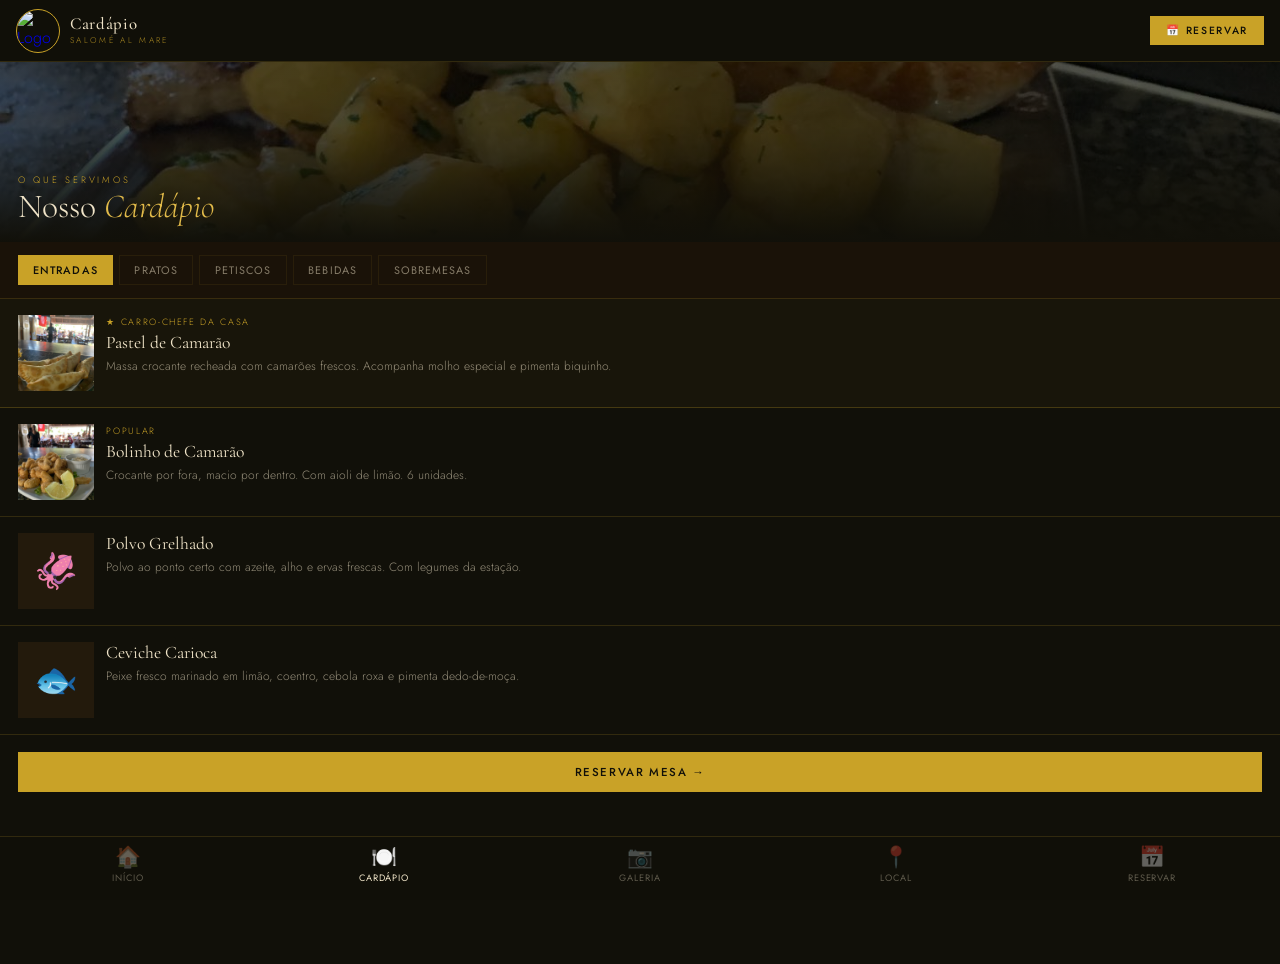
==== commit 4cb7692f: "novo" ====
--- a/cardapio.html
+++ b/cardapio.html
@@ -5,31 +5,32 @@
 <meta name="viewport" content="width=device-width, initial-scale=1.0, viewport-fit=cover">
 <meta name="apple-mobile-web-app-capable" content="yes">
 <meta name="apple-mobile-web-app-status-bar-style" content="black-translucent">
-<meta name="theme-color" content="#071420">
+<meta name="theme-color" content="#111009">
 <link rel="manifest" href="manifest.json">
-<title>Cardápio — Salomé All Mare</title>
+<title>Cardápio — Salomé Al Mare</title>
 <link href="https://fonts.googleapis.com/css2?family=Cormorant+Garamond:ital,wght@0,300;0,400;0,500;1,300;1,400&family=Jost:wght@300;400;500&display=swap" rel="stylesheet">
 <link rel="stylesheet" href="app.css">
 </head>
 <body>
 <header class="app-header">
-  <a href="index.html" class="app-header-logo">Cardápio <span>Salomé All Mare</span></a>
-  <a href="reservas.html" class="app-header-action">🍽️</a>
+  <a href="index.html" class="header-logo-wrap">
+    <img src="imagens/logo.png" alt="Logo" class="header-logo-img">
+    <div class="header-logo-text"><span class="name">Cardápio</span><span class="sub">Salomé Al Mare</span></div>
+  </a>
+  <a href="reservas.html" class="header-btn">📅 Reservar</a>
 </header>
 
 <main class="page">
-  <!-- PAGE HERO SMALL -->
-  <div style="position:relative;height:200px;overflow:hidden">
-    <img src="https://images.unsplash.com/photo-1504674900247-0877df9cc836?auto=format&w=800&q=80" alt="Cardápio" style="width:100%;height:100%;object-fit:cover;filter:brightness(.45)">
-    <div style="position:absolute;inset:0;background:linear-gradient(to top,rgba(7,20,32,1),rgba(7,20,32,.2) 60%);display:flex;align-items:flex-end;padding:1.5rem 1.4rem">
+  <div class="page-mini-hero">
+    <img src="imagens/prato.jpg" alt="Cardápio">
+    <div class="page-mini-hero-content">
       <div>
-        <span style="font-size:.6rem;letter-spacing:.3em;text-transform:uppercase;color:var(--gold);display:block;margin-bottom:.4rem">O que servimos</span>
-        <h1 style="font-family:'Cormorant Garamond',serif;font-size:2.4rem;font-weight:300;color:var(--sand);line-height:.95">Nosso <em style="font-style:italic;color:var(--gold-light)">Cardápio</em></h1>
-      </div>
-    </div>
-  </div>
-
-  <!-- CHIP FILTER -->
+        <span class="eyebrow">O que servimos</span>
+        <h1>Nosso <em>Cardápio</em></h1>
+      </div>
+    </div>
+  </div>
+
   <div class="chip-strip" id="chipStrip">
     <button class="chip active" onclick="filterMenu('entradas',this)">Entradas</button>
     <button class="chip" onclick="filterMenu('pratos',this)">Pratos</button>
@@ -41,30 +42,30 @@
   <!-- ENTRADAS -->
   <div id="sec-entradas">
     <div class="menu-item featured">
-      <div class="menu-item-photo"><img src="https://images.unsplash.com/photo-1559339352-11d035aa65de?auto=format&w=200&q=80" alt="Pastel de Camarão"></div>
-      <div class="menu-item-info">
-        <div class="menu-item-badge">★ Carro-chefe</div>
+      <div class="menu-item-photo"><img src="imagens/pastel.jpg" alt="Pastel de Camarão"></div>
+      <div class="menu-item-info">
+        <div class="menu-item-badge">★ Carro-chefe da Casa</div>
         <div class="menu-item-name">Pastel de Camarão</div>
-        <p class="menu-item-desc">Massa crocante recheada com camarões frescos. Acompanha molho especial da casa.</p>
-      </div>
-    </div>
-    <div class="menu-item">
-      <div class="menu-item-photo"><img src="https://images.unsplash.com/photo-1585325701954-6cc0be8ece39?auto=format&w=200&q=80" alt="Bolinho de Camarão"></div>
+        <p class="menu-item-desc">Massa crocante recheada com camarões frescos. Acompanha molho especial e pimenta biquinho.</p>
+      </div>
+    </div>
+    <div class="menu-item">
+      <div class="menu-item-photo"><img src="imagens/camarao_porcao.jpg" alt="Porção de Camarão"></div>
       <div class="menu-item-info">
         <div class="menu-item-badge">Popular</div>
         <div class="menu-item-name">Bolinho de Camarão</div>
-        <p class="menu-item-desc">Crocante por fora, macio por dentro. Vem com aioli de limão siciliano. 6 unidades.</p>
-      </div>
-    </div>
-    <div class="menu-item">
-      <div class="menu-item-photo"><img src="https://images.unsplash.com/photo-1534422298391-e4f8c172dddb?auto=format&w=200&q=80" alt="Polvo Grelhado"></div>
+        <p class="menu-item-desc">Crocante por fora, macio por dentro. Com aioli de limão. 6 unidades.</p>
+      </div>
+    </div>
+    <div class="menu-item">
+      <div class="menu-item-photo menu-item-photo emoji">🦑</div>
       <div class="menu-item-info">
         <div class="menu-item-name">Polvo Grelhado</div>
-        <p class="menu-item-desc">Polvo ao ponto certo com azeite, alho e ervas frescas. Servido com legumes da estação.</p>
-      </div>
-    </div>
-    <div class="menu-item">
-      <div class="menu-item-photo"><img src="https://images.unsplash.com/photo-1532980193-c96cd6e562c6?auto=format&w=200&q=80" alt="Ceviche"></div>
+        <p class="menu-item-desc">Polvo ao ponto certo com azeite, alho e ervas frescas. Com legumes da estação.</p>
+      </div>
+    </div>
+    <div class="menu-item">
+      <div class="menu-item-photo menu-item-photo emoji">🐟</div>
       <div class="menu-item-info">
         <div class="menu-item-name">Ceviche Carioca</div>
         <p class="menu-item-desc">Peixe fresco marinado em limão, coentro, cebola roxa e pimenta dedo-de-moça.</p>
@@ -75,33 +76,34 @@
   <!-- PRATOS -->
   <div id="sec-pratos" style="display:none">
     <div class="menu-item featured">
-      <div class="menu-item-photo"><img src="https://images.unsplash.com/photo-1565557623262-b51c2513a641?auto=format&w=200&q=80" alt="Tábua de Frutos do Mar"></div>
-      <div class="menu-item-info">
-        <div class="menu-item-badge">★ Para Compartilhar</div>
+      <div class="menu-item-photo"><img src="imagens/prato.jpg" alt="Peixe do Dia"></div>
+      <div class="menu-item-info">
+        <div class="menu-item-badge">★ Destaque</div>
+        <div class="menu-item-name">Peixe do Dia Grelhado</div>
+        <p class="menu-item-desc">O melhor peixe fresco do dia, grelhado no azeite. Com arroz, legumes e batatas salteadas.</p>
+      </div>
+    </div>
+    <div class="menu-item">
+      <div class="menu-item-photo menu-item-photo emoji">🦐</div>
+      <div class="menu-item-info">
+        <div class="menu-item-badge">Para Compartilhar</div>
         <div class="menu-item-name">Tábua de Frutos do Mar</div>
         <p class="menu-item-desc">Camarão, mexilhão, polvo e peixe do dia. Farta e completa, serve 2 pessoas.</p>
       </div>
     </div>
     <div class="menu-item">
-      <div class="menu-item-photo"><img src="https://images.unsplash.com/photo-1512621776951-a57141f2eefd?auto=format&w=200&q=80" alt="Camarão na Moranga"></div>
+      <div class="menu-item-photo menu-item-photo emoji">🎃</div>
       <div class="menu-item-info">
         <div class="menu-item-badge">Favorito</div>
         <div class="menu-item-name">Camarão na Moranga</div>
-        <p class="menu-item-desc">Camarões em molho cremoso servidos dentro de moranga assada. Serve 2 pessoas.</p>
-      </div>
-    </div>
-    <div class="menu-item">
-      <div class="menu-item-photo"><img src="https://images.unsplash.com/photo-1547592180-85f173990554?auto=format&w=200&q=80" alt="Moqueca"></div>
+        <p class="menu-item-desc">Camarões em molho cremoso servidos dentro de moranga assada. Serve 2.</p>
+      </div>
+    </div>
+    <div class="menu-item">
+      <div class="menu-item-photo menu-item-photo emoji">🍲</div>
       <div class="menu-item-info">
         <div class="menu-item-name">Moqueca Carioca</div>
-        <p class="menu-item-desc">Camarão e peixe em caldo de tomate e leite de coco. Acompanha arroz, farofa e pirão.</p>
-      </div>
-    </div>
-    <div class="menu-item">
-      <div class="menu-item-photo"><img src="https://images.unsplash.com/photo-1519708227418-c8fd9a32b7a2?auto=format&w=200&q=80" alt="Peixe Grelhado"></div>
-      <div class="menu-item-info">
-        <div class="menu-item-name">Peixe do Dia Grelhado</div>
-        <p class="menu-item-desc">O melhor peixe fresco do dia, grelhado no azeite com ervas. Acompanha arroz e legumes.</p>
+        <p class="menu-item-desc">Camarão e peixe em caldo de tomate e leite de coco. Com arroz, farofa e pirão.</p>
       </div>
     </div>
   </div>
@@ -109,15 +111,15 @@
   <!-- PETISCOS -->
   <div id="sec-petiscos" style="display:none">
     <div class="menu-item featured">
-      <div class="menu-item-photo"><img src="https://images.unsplash.com/photo-1473116763249-2faaef81ccda?auto=format&w=200&q=80" alt="Camarão Crocante"></div>
+      <div class="menu-item-photo"><img src="imagens/camarao_porcao.jpg" alt="Porção"></div>
       <div class="menu-item-info">
         <div class="menu-item-badge">★ Imperdível</div>
-        <div class="menu-item-name">Camarão Crocante</div>
-        <p class="menu-item-desc">Empanados em panko com especiarias. Servidos com maionese de sriracha.</p>
-      </div>
-    </div>
-    <div class="menu-item">
-      <div class="menu-item-photo"><img src="https://images.unsplash.com/photo-1580476262798-bddd9f4b7369?auto=format&w=200&q=80" alt="Mix Frutos do Mar"></div>
+        <div class="menu-item-name">Porção de Camarão Frito</div>
+        <p class="menu-item-desc">Camarões empanados e fritos na temperatura certa. Com molho da casa e limão.</p>
+      </div>
+    </div>
+    <div class="menu-item">
+      <div class="menu-item-photo menu-item-photo emoji">🌊</div>
       <div class="menu-item-info">
         <div class="menu-item-name">Mix de Frutos do Mar</div>
         <p class="menu-item-desc">Camarões, lulas e polvo salteados no azeite com alho, tomate e manjericão.</p>
@@ -128,32 +130,32 @@
   <!-- BEBIDAS -->
   <div id="sec-bebidas" style="display:none">
     <div class="menu-item featured">
-      <div class="menu-item-photo" style="display:flex;align-items:center;justify-content:center;background:var(--ocean);font-size:2.5rem">🍋</div>
-      <div class="menu-item-info">
-        <div class="menu-item-badge">★ Sugestão</div>
-        <div class="menu-item-name">Caipirinha da Casa</div>
-        <p class="menu-item-desc">Cachaça artesanal, limão fresquinho e toque de gengibre. O clássico carioca.</p>
-      </div>
-    </div>
-    <div class="menu-item">
-      <div class="menu-item-photo" style="display:flex;align-items:center;justify-content:center;background:var(--ocean);font-size:2.5rem">🍹</div>
+      <div class="menu-item-photo"><img src="imagens/caipirinha.jpg" alt="Caipirinhas"></div>
+      <div class="menu-item-info">
+        <div class="menu-item-badge">★ Sugestão da Casa</div>
+        <div class="menu-item-name">Caipirinhas Especiais</div>
+        <p class="menu-item-desc">Morango, kiwi, maracujá, limão e muito mais. Cachaça artesanal e gelo na medida certa.</p>
+      </div>
+    </div>
+    <div class="menu-item">
+      <div class="menu-item-photo menu-item-photo emoji">🥥</div>
       <div class="menu-item-info">
         <div class="menu-item-name">Batida de Coco</div>
         <p class="menu-item-desc">Coco fresco, cachaça, leite condensado e gelo. Um clássico carioca.</p>
       </div>
     </div>
     <div class="menu-item">
-      <div class="menu-item-photo" style="display:flex;align-items:center;justify-content:center;background:var(--ocean);font-size:2.5rem">🍺</div>
+      <div class="menu-item-photo menu-item-photo emoji">🍺</div>
       <div class="menu-item-info">
         <div class="menu-item-name">Chopp Gelado</div>
         <p class="menu-item-desc">Tirado na temperatura certa, em copo alto bem gelado.</p>
       </div>
     </div>
     <div class="menu-item">
-      <div class="menu-item-photo" style="display:flex;align-items:center;justify-content:center;background:var(--ocean);font-size:2.5rem">🥭</div>
-      <div class="menu-item-info">
-        <div class="menu-item-name">Suco Tropical</div>
-        <p class="menu-item-desc">Manga, maracujá, caju ou acerola. Sempre fresquinho, com ou sem açúcar.</p>
+      <div class="menu-item-photo menu-item-photo emoji">🥭</div>
+      <div class="menu-item-info">
+        <div class="menu-item-name">Sucos Naturais</div>
+        <p class="menu-item-desc">Manga, maracujá, caju ou acerola. Fresquinhos, com ou sem açúcar.</p>
       </div>
     </div>
   </div>
@@ -161,23 +163,23 @@
   <!-- SOBREMESAS -->
   <div id="sec-sobremesas" style="display:none">
     <div class="menu-item featured">
-      <div class="menu-item-photo"><img src="https://images.unsplash.com/photo-1488477181946-6428a0291777?auto=format&w=200&q=80" alt="Pudim"></div>
+      <div class="menu-item-photo menu-item-photo emoji">🍮</div>
       <div class="menu-item-info">
         <div class="menu-item-badge">★ Favorita</div>
         <div class="menu-item-name">Pudim de Leite da Ilha</div>
-        <p class="menu-item-desc">Receita caseira cremosa com calda de caramelo escuro. Servido gelado.</p>
-      </div>
-    </div>
-    <div class="menu-item">
-      <div class="menu-item-photo"><img src="https://images.unsplash.com/photo-1501746877-14782df58970?auto=format&w=200&q=80" alt="Açaí"></div>
+        <p class="menu-item-desc">Receita caseira cremosa com calda de caramelo escuro. Gelado no ponto certo.</p>
+      </div>
+    </div>
+    <div class="menu-item">
+      <div class="menu-item-photo menu-item-photo emoji">🍇</div>
       <div class="menu-item-info">
         <div class="menu-item-name">Açaí com Granola</div>
-        <p class="menu-item-desc">Açaí batido cremoso com granola crocante, banana e mel. Um clássico carioca.</p>
-      </div>
-    </div>
-  </div>
-
-  <div style="padding:1.4rem">
+        <p class="menu-item-desc">Açaí batido cremoso com granola crocante, banana e mel.</p>
+      </div>
+    </div>
+  </div>
+
+  <div style="padding:1.1rem">
     <a href="reservas.html" class="btn btn-primary btn-full">Reservar Mesa →</a>
   </div>
 </main>
@@ -197,7 +199,6 @@
   });
   document.querySelectorAll('.chip').forEach(b => b.classList.remove('active'));
   btn.classList.add('active');
-  window.scrollTo({top: document.querySelector('.chip-strip').offsetTop - 56, behavior:'smooth'});
 }
 </script>
 </body>
--- a/app.css
+++ b/app.css
@@ -2,70 +2,86 @@
 html { font-size: 16px; -webkit-text-size-adjust: 100%; }
 
 :root {
-  --ocean:       #0B1E2D;
-  --deep:        #071420;
-  --surface:     #0F2336;
-  --sand:        #F2E8D5;
-  --ivory:       #FBF7EF;
-  --muted:       rgba(242,232,213,0.55);
-  --coral:       #C05A3A;
-  --coral-light: #D4795C;
-  --gold:        #C8973A;
-  --gold-light:  #DDB96A;
-  --border:      rgba(242,232,213,0.12);
-  --border-md:   rgba(242,232,213,0.22);
-  --nav-h:       72px;
-  --safe-bottom: env(safe-area-inset-bottom, 0px);
-  --header-h:    56px;
+  --charcoal:    #111009;
+  --dark:        #1A1208;
+  --surface:     #231A0C;
+  --sand:        #F0E4C8;
+  --ivory:       #FAF5E8;
+  --muted:       rgba(240,228,200,0.58);
+  --gold:        #C9A227;
+  --gold-light:  #E2BB4A;
+  --gold-dim:    rgba(201,162,39,0.35);
+  --coral:       #B5461E;
+  --coral-light: #CC5A30;
+  --border:      rgba(201,162,39,0.18);
+  --border-md:   rgba(201,162,39,0.35);
+  --nav-h:       64px;
+  --safe-b:      env(safe-area-inset-bottom, 0px);
+  --header-h:    62px;
 }
 
 body {
-  background: var(--deep);
+  background: var(--charcoal);
   color: var(--sand);
   font-family: 'Jost', sans-serif;
   font-weight: 300;
   overflow-x: hidden;
   -webkit-tap-highlight-color: transparent;
   touch-action: manipulation;
-  padding-bottom: calc(var(--nav-h) + var(--safe-bottom));
-}
-
-/* ── TOP HEADER ── */
+  padding-bottom: calc(var(--nav-h) + var(--safe-b));
+}
+
+/* ── HEADER ── */
 .app-header {
   position: fixed; top: 0; left: 0; right: 0; z-index: 100;
   height: var(--header-h);
-  background: rgba(7,20,32,0.96);
+  background: rgba(17,16,9,0.97);
   backdrop-filter: blur(20px);
   -webkit-backdrop-filter: blur(20px);
   border-bottom: 0.5px solid var(--border);
   display: flex; align-items: center; justify-content: space-between;
-  padding: 0 1.2rem;
+  padding: 0 1rem;
   padding-top: env(safe-area-inset-top, 0px);
 }
-.app-header-logo {
+.header-logo-wrap {
+  display: flex; align-items: center; gap: 10px;
+  text-decoration: none;
+}
+.header-logo-img {
+  width: 44px; height: 44px; border-radius: 50%;
+  object-fit: cover; border: 1.5px solid var(--gold);
+  flex-shrink: 0;
+}
+.header-logo-text {
+  display: flex; flex-direction: column; line-height: 1;
+}
+.header-logo-text .name {
   font-family: 'Cormorant Garamond', serif;
-  font-size: 1.15rem; font-weight: 500; color: var(--sand);
-  letter-spacing: 0.03em; text-decoration: none;
-  line-height: 1;
-}
-.app-header-logo span {
-  display: block; font-family: 'Jost', sans-serif;
-  font-size: 0.55rem; letter-spacing: 0.26em;
-  text-transform: uppercase; opacity: 0.45; margin-top: 2px;
-}
-.app-header-action {
-  width: 36px; height: 36px; border-radius: 50%;
-  background: var(--coral); border: none;
-  display: flex; align-items: center; justify-content: center;
-  cursor: pointer; text-decoration: none; font-size: 1rem;
-}
+  font-size: 1.05rem; font-weight: 500;
+  color: var(--sand); letter-spacing: 0.04em;
+}
+.header-logo-text .sub {
+  font-size: 0.52rem; letter-spacing: 0.28em;
+  text-transform: uppercase; color: var(--gold);
+  opacity: 0.8; margin-top: 3px;
+}
+.header-btn {
+  background: var(--gold); color: var(--charcoal);
+  border: none; padding: 0.45rem 1rem;
+  font-family: 'Jost', sans-serif; font-size: 0.65rem;
+  letter-spacing: 0.16em; text-transform: uppercase;
+  font-weight: 500; cursor: pointer; text-decoration: none;
+  display: flex; align-items: center; gap: 5px;
+  transition: background 0.2s;
+}
+.header-btn:active { background: var(--gold-light); }
 
 /* ── BOTTOM NAV ── */
 .bottom-nav {
   position: fixed; bottom: 0; left: 0; right: 0; z-index: 100;
-  height: calc(var(--nav-h) + var(--safe-bottom));
-  padding-bottom: var(--safe-bottom);
-  background: rgba(7,20,32,0.97);
+  height: calc(var(--nav-h) + var(--safe-b));
+  padding-bottom: var(--safe-b);
+  background: rgba(17,16,9,0.98);
   backdrop-filter: blur(24px);
   -webkit-backdrop-filter: blur(24px);
   border-top: 0.5px solid var(--border);
@@ -74,39 +90,24 @@
 .nav-item {
   flex: 1; display: flex; flex-direction: column;
   align-items: center; justify-content: center;
-  padding: 0.75rem 0.25rem 0;
+  padding: 0.65rem 0.2rem 0;
   text-decoration: none; color: var(--sand);
-  opacity: 0.38; transition: opacity 0.18s;
-  -webkit-tap-highlight-color: transparent;
-  gap: 4px;
+  opacity: 0.35; transition: opacity 0.15s;
+  gap: 3px;
 }
 .nav-item.active { opacity: 1; }
-.nav-item.active .nav-icon { color: var(--coral); }
-.nav-icon {
-  font-size: 1.4rem; line-height: 1;
-  transition: transform 0.18s;
-}
-.nav-item.active .nav-icon { transform: scale(1.1); }
-.nav-label {
-  font-size: 0.6rem; letter-spacing: 0.08em;
-  text-transform: uppercase; font-weight: 400;
-  line-height: 1;
-}
-
-/* ── PAGE WRAPPER ── */
-.page {
-  padding-top: var(--header-h);
-  min-height: 100vh;
-}
-
-/* ── HERO SECTION ── */
+.nav-item.active .nav-icon { color: var(--gold); }
+.nav-icon { font-size: 1.3rem; line-height: 1; }
+.nav-label { font-size: 0.58rem; letter-spacing: 0.1em; text-transform: uppercase; font-weight: 400; }
+
+/* ── PAGE ── */
+.page { padding-top: var(--header-h); min-height: 100vh; }
+
+/* ── HERO ── */
 .hero {
-  position: relative; height: calc(100svh - var(--header-h));
-  min-height: 500px;
-  display: flex; flex-direction: column;
-  justify-content: flex-end;
-  padding: 2rem 1.4rem;
-  overflow: hidden;
+  position: relative; height: 68vh; min-height: 420px; max-height: 620px;
+  display: flex; flex-direction: column; justify-content: flex-end;
+  padding: 1.6rem 1.2rem; overflow: hidden;
 }
 .hero-bg {
   position: absolute; inset: 0;
@@ -114,271 +115,245 @@
 }
 .hero-overlay {
   position: absolute; inset: 0;
-  background: linear-gradient(to top, rgba(7,20,32,1) 0%, rgba(7,20,32,0.2) 55%, rgba(7,20,32,0.5) 100%);
+  background: linear-gradient(to top, rgba(17,16,9,1) 0%, rgba(17,16,9,0.15) 55%, rgba(17,16,9,0.5) 100%);
 }
 .hero-content { position: relative; z-index: 2; }
 .hero-tag {
-  font-size: 0.62rem; letter-spacing: 0.3em; text-transform: uppercase;
+  font-size: 0.6rem; letter-spacing: 0.3em; text-transform: uppercase;
   color: var(--gold-light); display: flex; align-items: center;
-  gap: 8px; margin-bottom: 0.8rem; opacity: 0.9;
-}
-.hero-tag::before { content:''; display:block; width:20px; height:.5px; background:var(--gold-light); }
+  gap: 8px; margin-bottom: 0.6rem; opacity: 0.9;
+}
+.hero-tag::before { content:''; display:block; width:18px; height:.5px; background:var(--gold-light); }
 .hero h1 {
   font-family: 'Cormorant Garamond', serif;
-  font-size: clamp(3rem, 14vw, 5.5rem);
-  font-weight: 300; line-height: 0.92; color: var(--sand);
+  font-size: clamp(2.8rem, 13vw, 5rem);
+  font-weight: 300; line-height: 0.9; color: var(--sand);
 }
 .hero h1 em { font-style: italic; color: var(--gold-light); display: block; }
 .hero-sub {
-  font-size: 0.88rem; line-height: 1.75;
-  color: var(--muted); margin: 1rem 0 1.8rem;
-  max-width: 320px;
-}
-.hero-actions { display: flex; gap: 0.75rem; }
+  font-size: 0.85rem; line-height: 1.7;
+  color: var(--muted); margin: 0.8rem 0 1.4rem; max-width: 300px;
+}
+.hero-actions { display: flex; gap: 0.6rem; flex-wrap: wrap; }
 
 /* ── BUTTONS ── */
 .btn {
   display: inline-flex; align-items: center; justify-content: center;
   text-decoration: none; border: none; cursor: pointer;
-  font-family: 'Jost', sans-serif; font-size: 0.75rem;
-  letter-spacing: 0.16em; text-transform: uppercase;
-  padding: 0.85rem 1.6rem; transition: all 0.2s;
-  -webkit-tap-highlight-color: transparent;
-}
-.btn-primary { background: var(--coral); color: var(--ivory); }
-.btn-primary:active { background: var(--coral-light); transform: scale(0.97); }
+  font-family: 'Jost', sans-serif; font-size: 0.72rem;
+  letter-spacing: 0.14em; text-transform: uppercase; font-weight: 400;
+  padding: 0.75rem 1.4rem; transition: all 0.18s;
+}
+.btn-primary { background: var(--gold); color: var(--charcoal); font-weight: 500; }
+.btn-primary:active { background: var(--gold-light); transform: scale(0.97); }
 .btn-outline { border: 0.5px solid var(--border-md); color: var(--sand); background: transparent; }
-.btn-outline:active { background: rgba(242,232,213,0.08); transform: scale(0.97); }
+.btn-outline:active { background: rgba(201,162,39,0.1); }
 .btn-full { width: 100%; }
-.btn-whatsapp { background: #25D366; color: #fff; gap: 8px; }
-.btn-whatsapp:active { background: #1fbd5a; transform: scale(0.97); }
-
-/* ── CHIP STRIP ── */
-.chip-strip {
-  display: flex; gap: 8px; overflow-x: auto; padding: 1.2rem 1.4rem;
-  scrollbar-width: none; -ms-overflow-style: none;
-  border-bottom: 0.5px solid var(--border);
-}
-.chip-strip::-webkit-scrollbar { display: none; }
-.chip {
-  flex-shrink: 0; padding: 0.45rem 1rem;
-  border: 0.5px solid var(--border); font-size: 0.72rem;
-  letter-spacing: 0.12em; text-transform: uppercase;
-  background: transparent; color: var(--sand);
-  cursor: pointer; white-space: nowrap; opacity: 0.55;
-  transition: all 0.18s; font-family: 'Jost', sans-serif;
-}
-.chip.active { background: var(--coral); border-color: var(--coral); opacity: 1; }
+.btn-wpp { background: #25D366; color: #fff; gap: 8px; }
+.btn-wpp:active { background: #1fbd5a; transform: scale(0.97); }
+.btn-dark { background: var(--charcoal); color: var(--gold); border: 0.5px solid var(--border-md); }
+
+/* ── ORNAMENT ── */
+.ornament {
+  display: flex; align-items: center; gap: 0.7rem;
+  color: var(--gold); opacity: 0.45; font-size: 0.6rem;
+  letter-spacing: 0.25em; text-transform: uppercase; margin: 0.2rem 0;
+}
+.ornament::before, .ornament::after {
+  content:''; flex:1; height: 0.5px; background: currentColor;
+}
+
+/* ── FEATURES ── */
+.feat-grid { display: grid; grid-template-columns: 1fr 1fr; gap: 6px; padding: 6px; }
+.feat-card {
+  background: var(--surface); border: 0.5px solid var(--border);
+  padding: 1.1rem 1rem;
+}
+.feat-icon { font-size: 1.3rem; margin-bottom: 0.45rem; }
+.feat-title { font-size: 0.8rem; color: var(--sand); font-weight: 400; margin-bottom: 0.15rem; }
+.feat-desc { font-size: 0.7rem; line-height: 1.5; color: var(--muted); }
+
+/* ── HORIZONTAL SCROLL ── */
+.hscroll {
+  display: flex; gap: 8px; overflow-x: auto;
+  padding: 0 1.1rem 1.1rem; scrollbar-width: none;
+}
+.hscroll::-webkit-scrollbar { display: none; }
+.hcard {
+  flex-shrink: 0; width: 180px;
+  position: relative; overflow: hidden; aspect-ratio: 2/3;
+  border: 0.5px solid var(--border);
+}
+.hcard img { width:100%; height:100%; object-fit:cover; display:block; transition:transform .5s; }
+.hcard:active img { transform: scale(1.04); }
+.hcard-overlay {
+  position: absolute; inset: 0;
+  background: linear-gradient(to top, rgba(17,16,9,0.93), transparent 55%);
+}
+.hcard-content { position:absolute; bottom:0; left:0; right:0; padding:0.9rem; }
+.hcard-tag { font-size:0.58rem; letter-spacing:0.18em; text-transform:uppercase; color:var(--gold); margin-bottom:0.25rem; }
+.hcard-title { font-family:'Cormorant Garamond',serif; font-size:1.1rem; color:var(--sand); line-height:1.15; }
 
 /* ── SECTION ── */
-.section { padding: 2rem 1.4rem; }
-.section.ocean { background: var(--ocean); }
-.section.surface { background: var(--surface); }
+.section { padding: 1.6rem 1.1rem; }
 .section-label {
-  font-size: 0.6rem; letter-spacing: 0.3em; text-transform: uppercase;
-  color: var(--gold); display: block; margin-bottom: 0.6rem;
+  font-size: 0.58rem; letter-spacing: 0.32em; text-transform: uppercase;
+  color: var(--gold); display: block; margin-bottom: 0.5rem;
 }
 .section-title {
   font-family: 'Cormorant Garamond', serif;
-  font-size: clamp(1.8rem, 8vw, 2.4rem); font-weight: 300;
+  font-size: clamp(1.7rem, 7.5vw, 2.4rem); font-weight: 300;
   color: var(--sand); line-height: 1.1;
 }
 .section-title em { font-style: italic; color: var(--gold-light); }
-.divider { width: 36px; height: 0.5px; background: var(--coral); margin: 1rem 0; }
-
-/* ── FEATURE CARDS ── */
-.feat-grid {
-  display: grid; grid-template-columns: 1fr 1fr; gap: 8px;
-  padding: 1.4rem;
-}
-.feat-card {
-  background: var(--ocean); border: 0.5px solid var(--border);
-  padding: 1.4rem 1.2rem; border-radius: 2px;
-  transition: border-color 0.2s;
-}
-.feat-card:active { border-color: var(--border-md); }
-.feat-icon { font-size: 1.5rem; margin-bottom: 0.6rem; }
-.feat-title { font-size: 0.82rem; color: var(--sand); font-weight: 400; margin-bottom: 0.2rem; }
-.feat-desc { font-size: 0.72rem; line-height: 1.55; color: var(--muted); }
-
-/* ── HORIZONTAL SCROLL CARDS ── */
-.hscroll {
-  display: flex; gap: 12px; overflow-x: auto;
-  padding: 0 1.4rem 1.4rem; scrollbar-width: none;
-}
-.hscroll::-webkit-scrollbar { display: none; }
-.hcard {
-  flex-shrink: 0; width: 220px;
-  position: relative; overflow: hidden;
-  aspect-ratio: 3/4; border: 0.5px solid var(--border);
-}
-.hcard img {
-  width: 100%; height: 100%; object-fit: cover; display: block;
-  transition: transform 0.5s;
-}
-.hcard:active img { transform: scale(1.03); }
-.hcard-overlay {
-  position: absolute; inset: 0;
-  background: linear-gradient(to top, rgba(7,20,32,0.92), transparent 55%);
-}
-.hcard-content {
-  position: absolute; bottom: 0; left: 0; right: 0;
-  padding: 1.2rem;
-}
-.hcard-tag { font-size: 0.6rem; letter-spacing: 0.18em; text-transform: uppercase; color: var(--coral-light); margin-bottom: 0.3rem; }
-.hcard-title { font-family: 'Cormorant Garamond', serif; font-size: 1.2rem; color: var(--sand); line-height: 1.2; }
-
-/* ── MENU ITEMS ── */
+.divider { width: 32px; height: 0.5px; background: var(--gold); margin: 0.8rem 0; }
+
+/* ── PHOTO BLOCK ── */
+.photo-block { position:relative; overflow:hidden; }
+.photo-block img { width:100%; display:block; max-height:280px; object-fit:cover; }
+.photo-badge {
+  position:absolute; bottom:0.8rem; left:0.8rem;
+  background: rgba(17,16,9,0.9); border: 0.5px solid var(--border-md);
+  padding: 0.7rem 1rem; backdrop-filter: blur(8px);
+}
+.photo-badge .big { font-family:'Cormorant Garamond',serif; font-size:1.8rem; color:var(--gold-light); font-weight:300; line-height:1; }
+.photo-badge .small { font-size:0.58rem; letter-spacing:0.14em; opacity:.6; }
+.about-text { padding: 1.4rem 1.1rem; background: var(--dark); }
+.about-text p { font-size:0.87rem; line-height:1.8; color:var(--muted); margin-bottom:0.8rem; }
+.about-text p strong { color:var(--gold-light); font-weight:400; }
+
+/* ── CTA BANNER ── */
+.cta-banner {
+  background: var(--gold); padding: 1.6rem 1.1rem; text-align:center;
+}
+.cta-banner h3 {
+  font-family:'Cormorant Garamond',serif;
+  font-size:1.9rem; color:var(--charcoal); font-weight:300; margin-bottom:0.4rem;
+}
+.cta-banner p { font-size:0.82rem; color:rgba(17,16,9,0.65); margin-bottom:1.1rem; }
+.btn-dark-solid { background:var(--charcoal); color:var(--gold); font-weight:500; }
+.btn-dark-solid:active { background: var(--dark); }
+
+/* ── MENU ITEM ── */
 .menu-item {
-  display: flex; gap: 1rem; padding: 1.2rem 1.4rem;
-  border-bottom: 0.5px solid var(--border);
-  align-items: flex-start;
-  transition: background 0.15s;
-}
-.menu-item:active { background: rgba(242,232,213,0.04); }
-.menu-item-photo {
-  width: 80px; height: 80px; flex-shrink: 0;
-  overflow: hidden; background: var(--ocean);
-}
-.menu-item-photo img { width: 100%; height: 100%; object-fit: cover; display: block; }
-.menu-item-info { flex: 1; }
-.menu-item-badge {
-  font-size: 0.58rem; letter-spacing: 0.18em; text-transform: uppercase;
-  color: var(--coral-light); margin-bottom: 0.3rem;
-}
-.menu-item-name {
-  font-family: 'Cormorant Garamond', serif;
-  font-size: 1.1rem; color: var(--sand); font-weight: 400; margin-bottom: 0.3rem;
-}
-.menu-item-desc { font-size: 0.76rem; line-height: 1.6; color: var(--muted); }
-.menu-item.featured { background: rgba(200,151,58,0.04); border-color: rgba(200,151,58,0.2); }
-.menu-item.featured .menu-item-badge { color: var(--gold); }
-
-/* ── MASONRY GALLERY ── */
-.gallery-grid {
-  columns: 2; gap: 4px; padding: 4px;
-}
-.gallery-item {
-  break-inside: avoid; margin-bottom: 4px;
-  position: relative; overflow: hidden;
-}
-.gallery-item img { width: 100%; display: block; }
-.gallery-item-overlay {
-  position: absolute; inset: 0;
-  background: rgba(7,20,32,0.0); transition: background 0.3s;
-  display: flex; align-items: flex-end; padding: 0.8rem;
-}
-.gallery-item:active .gallery-item-overlay { background: rgba(7,20,32,0.5); }
+  display:flex; gap:0.8rem; padding:1rem 1.1rem;
+  border-bottom:0.5px solid var(--border); align-items:flex-start;
+  transition:background 0.15s;
+}
+.menu-item:active { background:rgba(201,162,39,0.05); }
+.menu-item-photo { width:76px; height:76px; flex-shrink:0; overflow:hidden; background:var(--surface); }
+.menu-item-photo img { width:100%; height:100%; object-fit:cover; display:block; }
+.menu-item-photo.emoji { display:flex; align-items:center; justify-content:center; font-size:2.2rem; }
+.menu-item-badge { font-size:0.57rem; letter-spacing:0.18em; text-transform:uppercase; color:var(--gold); margin-bottom:0.25rem; }
+.menu-item-name { font-family:'Cormorant Garamond',serif; font-size:1.1rem; color:var(--sand); font-weight:400; margin-bottom:0.25rem; line-height:1.2; }
+.menu-item-desc { font-size:0.75rem; line-height:1.6; color:var(--muted); }
+.menu-item.featured { background:rgba(201,162,39,0.04); border-color:rgba(201,162,39,0.25); }
+
+/* ── CHIPS ── */
+.chip-strip {
+  display:flex; gap:6px; overflow-x:auto; padding:0.8rem 1.1rem;
+  scrollbar-width:none; border-bottom:0.5px solid var(--border);
+  background:var(--dark);
+  position:sticky; top:62px; z-index:98;
+}
+.chip-strip::-webkit-scrollbar { display:none; }
+.chip {
+  flex-shrink:0; padding:0.38rem 0.9rem;
+  border:0.5px solid var(--border); font-size:0.68rem;
+  letter-spacing:0.1em; text-transform:uppercase;
+  background:transparent; color:var(--sand); cursor:pointer;
+  white-space:nowrap; opacity:0.5; transition:all 0.15s;
+  font-family:'Jost',sans-serif;
+}
+.chip.active { background:var(--gold); border-color:var(--gold); opacity:1; color:var(--charcoal); font-weight:500; }
+
+/* ── GALLERY ── */
+.gallery-grid { columns:2; gap:4px; padding:4px; }
+.gallery-item { break-inside:avoid; margin-bottom:4px; overflow:hidden; position:relative; }
+.gallery-item img { width:100%; display:block; transition:transform .4s; }
+.gallery-item:active img { transform:scale(1.03); }
 
 /* ── STEPS ── */
 .step {
-  display: flex; gap: 1.2rem; padding: 1.4rem 1.4rem;
-  border-bottom: 0.5px solid var(--border);
-}
-.step-num {
-  font-family: 'Cormorant Garamond', serif;
-  font-size: 2rem; color: var(--coral); font-weight: 300;
-  min-width: 40px; line-height: 1;
-}
-.step-title { font-size: 0.9rem; color: var(--sand); font-weight: 400; margin-bottom: 0.3rem; }
-.step-desc { font-size: 0.8rem; line-height: 1.65; color: var(--muted); }
+  display:flex; gap:1rem; padding:1.1rem 1.1rem;
+  border-bottom:0.5px solid var(--border);
+}
+.step-num { font-family:'Cormorant Garamond',serif; font-size:2rem; color:var(--gold); font-weight:300; min-width:38px; line-height:1; }
+.step-title { font-size:0.88rem; color:var(--sand); font-weight:400; margin-bottom:0.25rem; }
+.step-desc { font-size:0.78rem; line-height:1.65; color:var(--muted); }
 
 /* ── INFO CARDS ── */
-.info-row {
-  display: grid; grid-template-columns: 1fr 1fr; gap: 4px;
-  padding: 0 1.4rem 1.4rem;
-}
-.info-card {
-  background: var(--ocean); border: 0.5px solid var(--border);
-  padding: 1.2rem; transition: border-color 0.15s;
-}
-.info-card:active { border-color: var(--border-md); }
-.info-label { font-size: 0.58rem; letter-spacing: 0.22em; text-transform: uppercase; color: var(--gold); margin-bottom: 0.4rem; }
-.info-value { font-size: 0.85rem; color: var(--sand); line-height: 1.45; }
+.info-row { display:grid; grid-template-columns:1fr 1fr; gap:4px; padding:0 1.1rem 1.1rem; }
+.info-card { background:var(--surface); border:0.5px solid var(--border); padding:1rem; }
+.info-label { font-size:0.57rem; letter-spacing:0.22em; text-transform:uppercase; color:var(--gold); margin-bottom:0.35rem; }
+.info-value { font-size:0.82rem; color:var(--sand); line-height:1.45; }
 
 /* ── MAP ── */
-.map-frame {
-  width: 100%; height: 260px;
-  border: none; overflow: hidden;
-}
-.map-frame iframe { width: 100%; height: 100%; border: 0; filter: invert(88%) hue-rotate(180deg) saturate(0.5); }
+.map-frame { width:100%; height:240px; border:none; overflow:hidden; }
+.map-frame iframe { width:100%; height:100%; border:0; filter:invert(88%) hue-rotate(180deg) saturate(0.4); }
 
 /* ── FORM ── */
-.form-group { margin-bottom: 1.2rem; }
-.form-group label {
-  display: block; font-size: 0.65rem; letter-spacing: 0.2em;
-  text-transform: uppercase; color: var(--gold); margin-bottom: 0.5rem;
-}
-.form-group input,
-.form-group select,
-.form-group textarea {
-  width: 100%; background: rgba(11,30,45,0.8);
-  border: 0.5px solid var(--border); color: var(--sand);
-  padding: 0.9rem 1rem; font-family: 'Jost', sans-serif;
-  font-size: 1rem; font-weight: 300; outline: none;
-  -webkit-appearance: none; border-radius: 0;
-  transition: border-color 0.2s;
-}
-.form-group input:focus,
-.form-group select:focus,
-.form-group textarea:focus { border-color: rgba(200,151,58,0.5); }
-.form-group select option { background: #0B1E2D; }
-.form-group textarea { min-height: 100px; resize: none; }
-
-/* ── ABOUT BLOCK ── */
-.about-img {
-  width: 100%; aspect-ratio: 4/3; overflow: hidden;
-  position: relative;
-}
-.about-img img { width: 100%; height: 100%; object-fit: cover; display: block; }
-.about-badge {
-  position: absolute; bottom: 1rem; left: 1rem;
-  background: var(--ocean); border: 0.5px solid var(--border);
-  padding: 0.9rem 1.2rem;
-}
-.about-badge .big { font-family: 'Cormorant Garamond', serif; font-size: 2.2rem; color: var(--gold-light); font-weight: 300; line-height: 1; }
-.about-badge .small { font-size: 0.62rem; letter-spacing: 0.14em; opacity: 0.55; }
-.about-text { padding: 1.8rem 1.4rem; }
-.about-text p { font-size: 0.9rem; line-height: 1.85; color: var(--muted); margin-bottom: 0.9rem; }
-.about-text p strong { color: var(--gold-light); font-weight: 400; }
-
-/* ── CONTACT BLOCK ── */
-.contact-item {
-  display: flex; gap: 1rem; padding: 1.4rem;
-  border-bottom: 0.5px solid var(--border); align-items: flex-start;
-}
-.contact-icon { font-size: 1.4rem; min-width: 36px; }
-.contact-title { font-size: 0.85rem; color: var(--sand); font-weight: 400; margin-bottom: 0.3rem; }
-.contact-text { font-size: 0.8rem; color: var(--muted); line-height: 1.6; }
-.contact-link { display: inline-block; font-size: 0.72rem; letter-spacing: 0.12em; text-transform: uppercase; color: var(--gold-light); text-decoration: none; margin-top: 0.4rem; }
-
-/* ── BANNER ── */
-.cta-banner {
-  background: var(--coral); padding: 2rem 1.4rem;
-  text-align: center;
-}
-.cta-banner h3 {
-  font-family: 'Cormorant Garamond', serif;
-  font-size: 2rem; color: var(--ivory); font-weight: 300; margin-bottom: 0.5rem;
-}
-.cta-banner p { font-size: 0.85rem; color: rgba(251,247,239,0.75); margin-bottom: 1.4rem; }
-.btn-ivory { background: var(--ivory); color: var(--coral); }
-.btn-ivory:active { background: var(--sand); transform: scale(0.97); }
+.form-group { margin-bottom:1rem; }
+.form-group label { display:block; font-size:0.62rem; letter-spacing:0.2em; text-transform:uppercase; color:var(--gold); margin-bottom:0.45rem; }
+.form-group input, .form-group select, .form-group textarea {
+  width:100%; background:var(--surface);
+  border:0.5px solid var(--border); color:var(--sand);
+  padding:0.8rem 0.9rem; font-family:'Jost',sans-serif; font-size:0.95rem;
+  font-weight:300; outline:none; -webkit-appearance:none; border-radius:0;
+  transition:border-color 0.2s;
+}
+.form-group input:focus, .form-group select:focus, .form-group textarea:focus { border-color:var(--gold-dim); }
+.form-group select option { background:#1A1208; }
+.form-group textarea { min-height:90px; resize:none; }
+
+/* ── SOCIAL ROW ── */
+.social-row { display:flex; gap:6px; padding:1.1rem; }
+.social-btn {
+  flex:1; display:flex; align-items:center; justify-content:center;
+  gap:7px; padding:0.8rem; border:0.5px solid var(--border);
+  color:var(--sand); text-decoration:none; font-size:0.7rem;
+  letter-spacing:0.12em; text-transform:uppercase;
+  background:transparent; transition:border-color 0.2s;
+}
+.social-btn:active { background:rgba(201,162,39,0.08); }
+
+/* ── VALUE CARD ── */
+.value-card { background:var(--surface); border:0.5px solid var(--border); padding:1.4rem 1.1rem; margin:0 1.1rem 6px; }
+.value-icon { font-size:1.6rem; margin-bottom:0.7rem; }
+.value-title { font-family:'Cormorant Garamond',serif; font-size:1.2rem; color:var(--sand); margin-bottom:0.45rem; }
+
+/* ── TIMELINE ── */
+.timeline-item { display:flex; gap:1rem; padding:1.1rem 1.1rem; border-bottom:0.5px solid var(--border); }
+.timeline-year { font-family:'Cormorant Garamond',serif; font-size:1.3rem; color:var(--gold-light); font-weight:300; min-width:50px; }
+.timeline-title { font-size:0.88rem; color:var(--sand); font-weight:400; margin-bottom:0.25rem; }
+.timeline-text { font-size:0.78rem; color:var(--muted); line-height:1.6; }
+
+/* ── PAGE MINI HERO ── */
+.page-mini-hero { position:relative; height:180px; overflow:hidden; }
+.page-mini-hero img { width:100%; height:100%; object-fit:cover; filter:brightness(.4); }
+.page-mini-hero-content {
+  position:absolute; inset:0;
+  background:linear-gradient(to top,rgba(17,16,9,1),rgba(17,16,9,.2) 65%);
+  display:flex; align-items:flex-end; padding:1.2rem 1.1rem;
+}
+.page-mini-hero .eyebrow { font-size:0.58rem; letter-spacing:0.3em; text-transform:uppercase; color:var(--gold); display:block; margin-bottom:0.35rem; }
+.page-mini-hero h1 { font-family:'Cormorant Garamond',serif; font-size:2.1rem; font-weight:300; color:var(--sand); line-height:.92; }
+.page-mini-hero h1 em { font-style:italic; color:var(--gold-light); }
+
+/* ── EXP CARD ── */
+.exp-card { position:relative; overflow:hidden; margin:0 1.1rem 8px; border:0.5px solid var(--border); }
+.exp-card img { width:100%; aspect-ratio:16/9; object-fit:cover; display:block; filter:brightness(.5); }
+.exp-card-content { position:absolute; bottom:0; left:0; right:0; padding:1.1rem; }
+.exp-card-num { font-family:'Cormorant Garamond',serif; font-size:2.4rem; color:var(--gold); font-weight:300; opacity:.3; line-height:1; }
+.exp-card-title { font-family:'Cormorant Garamond',serif; font-size:1.4rem; color:var(--sand); font-weight:300; line-height:1.15; }
+.exp-card-text { font-size:0.78rem; line-height:1.6; color:var(--muted); margin-top:0.3rem; }
+
+/* ── SEC HEADER ── */
+.sec-header { padding:1.4rem 1.1rem 0.4rem; }
 
 /* ── REVEAL ── */
-.reveal { opacity: 0; transform: translateY(20px); transition: opacity 0.6s ease, transform 0.6s ease; }
-.reveal.visible { opacity: 1; transform: none; }
-
-/* ── SECTION HEADER ── */
-.sec-header { padding: 1.8rem 1.4rem 0.5rem; }
-
-/* ── SOCIAL BUTTONS ── */
-.social-row { display: flex; gap: 8px; padding: 1.4rem; }
-.social-btn {
-  flex: 1; display: flex; align-items: center; justify-content: center;
-  gap: 8px; padding: 0.9rem; border: 0.5px solid var(--border);
-  color: var(--sand); text-decoration: none; font-size: 0.72rem;
-  letter-spacing: 0.14em; text-transform: uppercase;
-  background: transparent; transition: border-color 0.2s;
-}
-.social-btn:active { background: rgba(242,232,213,0.06); }
+.reveal { opacity:0; transform:translateY(16px); transition:opacity 0.55s ease, transform 0.55s ease; }
+.reveal.visible { opacity:1; transform:none; }
+
+/* ── GOLD DIVIDER LINE ── */
+.gold-line { height:0.5px; background:linear-gradient(to right, transparent, var(--gold), transparent); margin:0; }
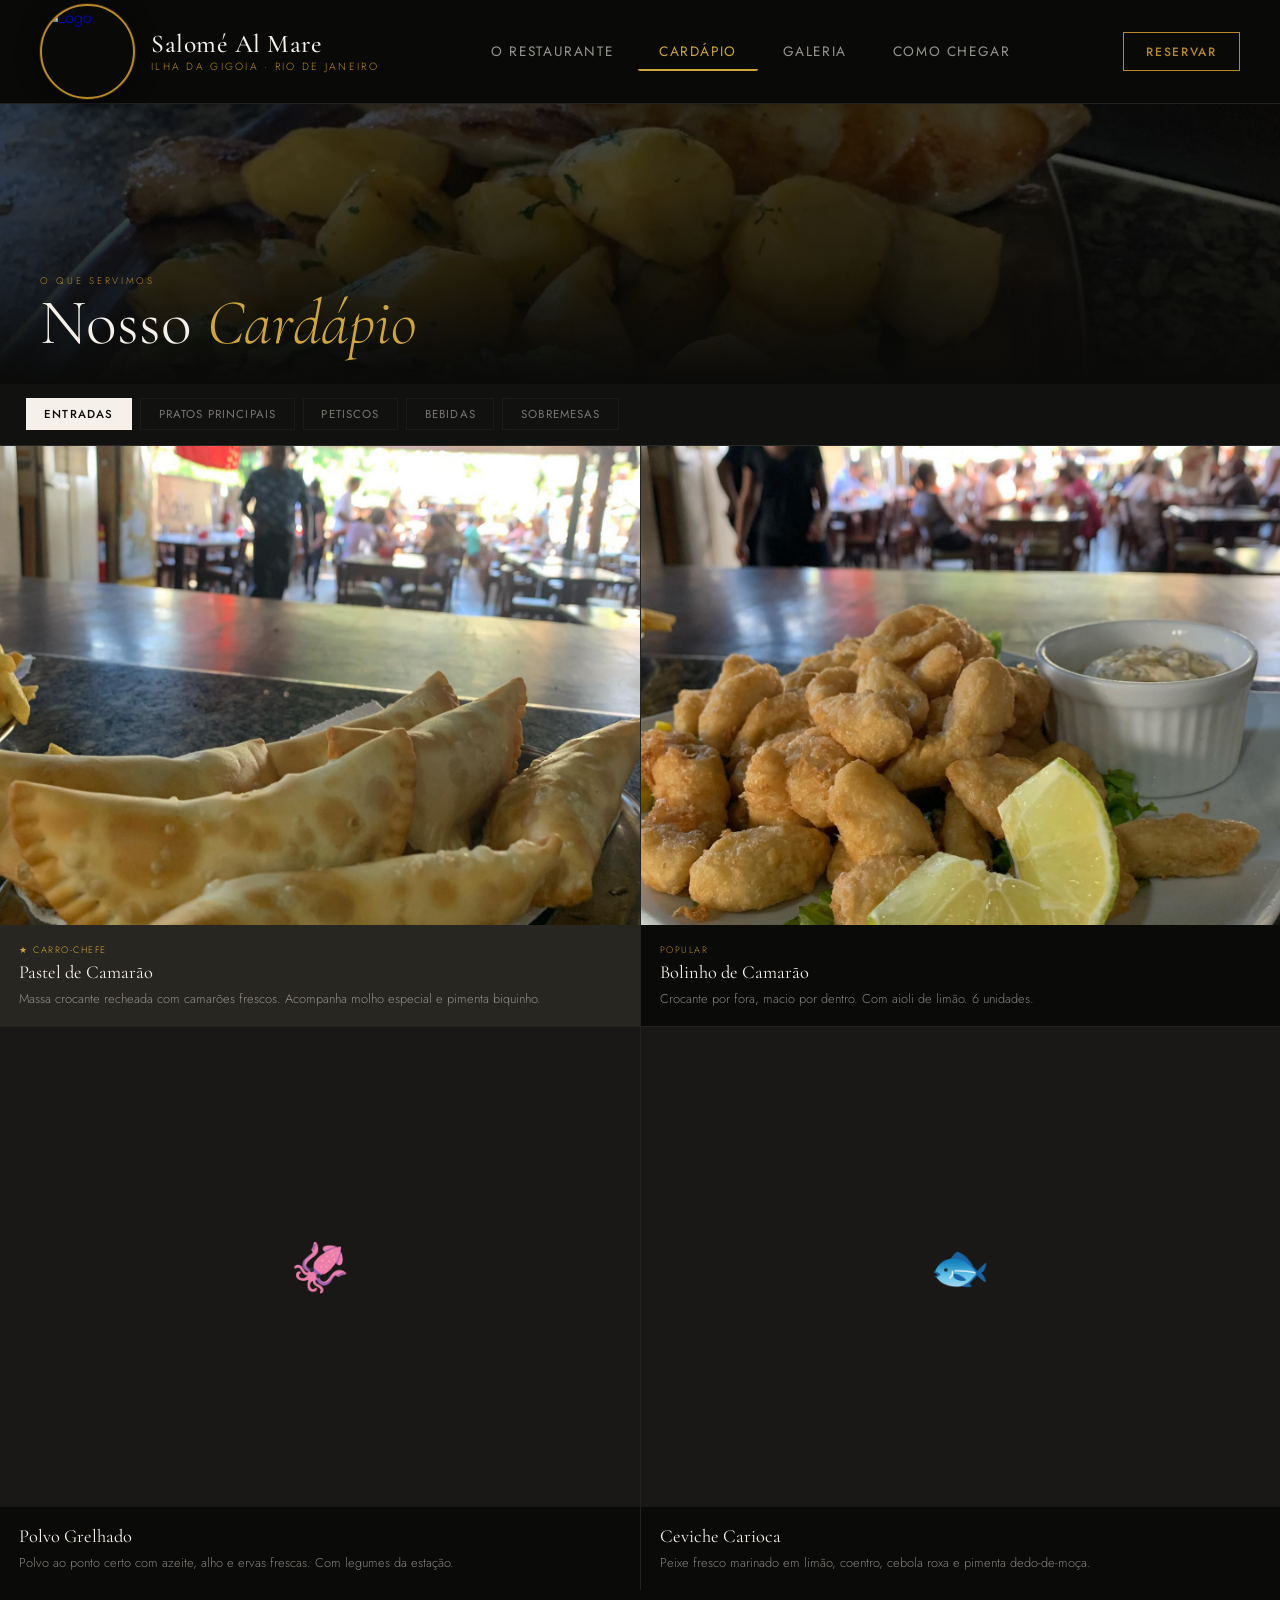
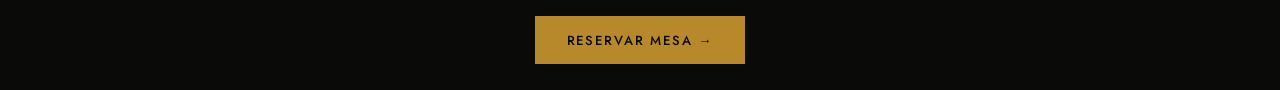
==== commit cc2520b0: "atualizado" ====
--- a/cardapio.html
+++ b/cardapio.html
@@ -1,205 +1,72 @@
 <!DOCTYPE html>
 <html lang="pt-BR">
 <head>
-<meta charset="UTF-8">
-<meta name="viewport" content="width=device-width, initial-scale=1.0, viewport-fit=cover">
-<meta name="apple-mobile-web-app-capable" content="yes">
-<meta name="apple-mobile-web-app-status-bar-style" content="black-translucent">
-<meta name="theme-color" content="#111009">
-<link rel="manifest" href="manifest.json">
+<meta charset="UTF-8"><meta name="viewport" content="width=device-width,initial-scale=1.0,viewport-fit=cover">
+<meta name="apple-mobile-web-app-capable" content="yes"><meta name="theme-color" content="#0A0A09">
 <title>Cardápio — Salomé Al Mare</title>
 <link href="https://fonts.googleapis.com/css2?family=Cormorant+Garamond:ital,wght@0,300;0,400;0,500;1,300;1,400&family=Jost:wght@300;400;500&display=swap" rel="stylesheet">
 <link rel="stylesheet" href="app.css">
-</head>
-<body>
+</head><body>
 <header class="app-header">
-  <a href="index.html" class="header-logo-wrap">
-    <img src="imagens/logo.png" alt="Logo" class="header-logo-img">
-    <div class="header-logo-text"><span class="name">Cardápio</span><span class="sub">Salomé Al Mare</span></div>
-  </a>
-  <a href="reservas.html" class="header-btn">📅 Reservar</a>
+  <a href="index.html" class="logo-link"><img src="imagens/logo.png" alt="Logo" class="logo-img"><div class="logo-text"><span class="logo-name">Salomé Al Mare</span><span class="logo-sub">Ilha da Gigoia · Rio de Janeiro</span></div></a>
+  <ul class="nav-links"><li><a href="sobre.html">O Restaurante</a></li><li><a href="cardapio.html" class="on">Cardápio</a></li><li><a href="galeria.html">Galeria</a></li><li><a href="localizacao.html">Como Chegar</a></li></ul>
+  <a href="reservas.html" class="btn-res">Reservar</a>
 </header>
-
 <main class="page">
-  <div class="page-mini-hero">
-    <img src="imagens/prato.jpg" alt="Cardápio">
-    <div class="page-mini-hero-content">
-      <div>
-        <span class="eyebrow">O que servimos</span>
-        <h1>Nosso <em>Cardápio</em></h1>
-      </div>
+  <div class="mini-hero"><img src="imagens/prato.jpg" alt="Cardápio"><div class="mini-hero-body"><div><span class="lbl">O que servimos</span><h1>Nosso <em>Cardápio</em></h1></div></div></div>
+  <div class="chips">
+    <button class="chip on" onclick="fc('entradas',this)">Entradas</button>
+    <button class="chip" onclick="fc('pratos',this)">Pratos Principais</button>
+    <button class="chip" onclick="fc('petiscos',this)">Petiscos</button>
+    <button class="chip" onclick="fc('bebidas',this)">Bebidas</button>
+    <button class="chip" onclick="fc('sobremesas',this)">Sobremesas</button>
+  </div>
+  <div id="s-entradas">
+    <div class="menu-grid">
+      <div class="menu-item ft"><div class="mi-photo"><img src="imagens/pastel.jpg" alt="Pastel"></div><div class="mi-body"><div class="mi-tag">★ Carro-chefe</div><div class="mi-name">Pastel de Camarão</div><p class="mi-desc">Massa crocante recheada com camarões frescos. Acompanha molho especial e pimenta biquinho.</p></div></div>
+      <div class="menu-item"><div class="mi-photo"><img src="imagens/camarao_porcao.jpg" alt="Bolinho"></div><div class="mi-body"><div class="mi-tag">Popular</div><div class="mi-name">Bolinho de Camarão</div><p class="mi-desc">Crocante por fora, macio por dentro. Com aioli de limão. 6 unidades.</p></div></div>
+      <div class="menu-item"><div class="mi-photo ico">🦑</div><div class="mi-body"><div class="mi-name">Polvo Grelhado</div><p class="mi-desc">Polvo ao ponto certo com azeite, alho e ervas frescas. Com legumes da estação.</p></div></div>
+      <div class="menu-item"><div class="mi-photo ico">🐟</div><div class="mi-body"><div class="mi-name">Ceviche Carioca</div><p class="mi-desc">Peixe fresco marinado em limão, coentro, cebola roxa e pimenta dedo-de-moça.</p></div></div>
     </div>
   </div>
-
-  <div class="chip-strip" id="chipStrip">
-    <button class="chip active" onclick="filterMenu('entradas',this)">Entradas</button>
-    <button class="chip" onclick="filterMenu('pratos',this)">Pratos</button>
-    <button class="chip" onclick="filterMenu('petiscos',this)">Petiscos</button>
-    <button class="chip" onclick="filterMenu('bebidas',this)">Bebidas</button>
-    <button class="chip" onclick="filterMenu('sobremesas',this)">Sobremesas</button>
-  </div>
-
-  <!-- ENTRADAS -->
-  <div id="sec-entradas">
-    <div class="menu-item featured">
-      <div class="menu-item-photo"><img src="imagens/pastel.jpg" alt="Pastel de Camarão"></div>
-      <div class="menu-item-info">
-        <div class="menu-item-badge">★ Carro-chefe da Casa</div>
-        <div class="menu-item-name">Pastel de Camarão</div>
-        <p class="menu-item-desc">Massa crocante recheada com camarões frescos. Acompanha molho especial e pimenta biquinho.</p>
-      </div>
-    </div>
-    <div class="menu-item">
-      <div class="menu-item-photo"><img src="imagens/camarao_porcao.jpg" alt="Porção de Camarão"></div>
-      <div class="menu-item-info">
-        <div class="menu-item-badge">Popular</div>
-        <div class="menu-item-name">Bolinho de Camarão</div>
-        <p class="menu-item-desc">Crocante por fora, macio por dentro. Com aioli de limão. 6 unidades.</p>
-      </div>
-    </div>
-    <div class="menu-item">
-      <div class="menu-item-photo menu-item-photo emoji">🦑</div>
-      <div class="menu-item-info">
-        <div class="menu-item-name">Polvo Grelhado</div>
-        <p class="menu-item-desc">Polvo ao ponto certo com azeite, alho e ervas frescas. Com legumes da estação.</p>
-      </div>
-    </div>
-    <div class="menu-item">
-      <div class="menu-item-photo menu-item-photo emoji">🐟</div>
-      <div class="menu-item-info">
-        <div class="menu-item-name">Ceviche Carioca</div>
-        <p class="menu-item-desc">Peixe fresco marinado em limão, coentro, cebola roxa e pimenta dedo-de-moça.</p>
-      </div>
+  <div id="s-pratos" style="display:none">
+    <div class="menu-grid">
+      <div class="menu-item ft"><div class="mi-photo"><img src="imagens/prato.jpg" alt="Peixe"></div><div class="mi-body"><div class="mi-tag">★ Destaque</div><div class="mi-name">Peixe do Dia Grelhado</div><p class="mi-desc">O melhor peixe fresco do dia, grelhado no azeite. Com arroz, legumes e batatas salteadas.</p></div></div>
+      <div class="menu-item"><div class="mi-photo ico">🦐</div><div class="mi-body"><div class="mi-tag">Para Compartilhar</div><div class="mi-name">Tábua de Frutos do Mar</div><p class="mi-desc">Camarão, mexilhão, polvo e peixe do dia. Farta e completa — serve 2 pessoas.</p></div></div>
+      <div class="menu-item"><div class="mi-photo ico">🎃</div><div class="mi-body"><div class="mi-tag">Favorito</div><div class="mi-name">Camarão na Moranga</div><p class="mi-desc">Camarões em molho cremoso servidos dentro de moranga assada. Serve 2.</p></div></div>
+      <div class="menu-item"><div class="mi-photo ico">🍲</div><div class="mi-body"><div class="mi-name">Moqueca Carioca</div><p class="mi-desc">Camarão e peixe em caldo de tomate e leite de coco. Com arroz, farofa e pirão.</p></div></div>
     </div>
   </div>
-
-  <!-- PRATOS -->
-  <div id="sec-pratos" style="display:none">
-    <div class="menu-item featured">
-      <div class="menu-item-photo"><img src="imagens/prato.jpg" alt="Peixe do Dia"></div>
-      <div class="menu-item-info">
-        <div class="menu-item-badge">★ Destaque</div>
-        <div class="menu-item-name">Peixe do Dia Grelhado</div>
-        <p class="menu-item-desc">O melhor peixe fresco do dia, grelhado no azeite. Com arroz, legumes e batatas salteadas.</p>
-      </div>
-    </div>
-    <div class="menu-item">
-      <div class="menu-item-photo menu-item-photo emoji">🦐</div>
-      <div class="menu-item-info">
-        <div class="menu-item-badge">Para Compartilhar</div>
-        <div class="menu-item-name">Tábua de Frutos do Mar</div>
-        <p class="menu-item-desc">Camarão, mexilhão, polvo e peixe do dia. Farta e completa, serve 2 pessoas.</p>
-      </div>
-    </div>
-    <div class="menu-item">
-      <div class="menu-item-photo menu-item-photo emoji">🎃</div>
-      <div class="menu-item-info">
-        <div class="menu-item-badge">Favorito</div>
-        <div class="menu-item-name">Camarão na Moranga</div>
-        <p class="menu-item-desc">Camarões em molho cremoso servidos dentro de moranga assada. Serve 2.</p>
-      </div>
-    </div>
-    <div class="menu-item">
-      <div class="menu-item-photo menu-item-photo emoji">🍲</div>
-      <div class="menu-item-info">
-        <div class="menu-item-name">Moqueca Carioca</div>
-        <p class="menu-item-desc">Camarão e peixe em caldo de tomate e leite de coco. Com arroz, farofa e pirão.</p>
-      </div>
+  <div id="s-petiscos" style="display:none">
+    <div class="menu-grid">
+      <div class="menu-item ft"><div class="mi-photo"><img src="imagens/camarao_porcao.jpg" alt="Porção"></div><div class="mi-body"><div class="mi-tag">★ Imperdível</div><div class="mi-name">Porção de Camarão Frito</div><p class="mi-desc">Camarões fritos na temperatura certa. Com molho da casa e limão.</p></div></div>
+      <div class="menu-item"><div class="mi-photo ico">🌊</div><div class="mi-body"><div class="mi-name">Mix de Frutos do Mar</div><p class="mi-desc">Camarões, lulas e polvo salteados no azeite com alho, tomate e manjericão.</p></div></div>
     </div>
   </div>
-
-  <!-- PETISCOS -->
-  <div id="sec-petiscos" style="display:none">
-    <div class="menu-item featured">
-      <div class="menu-item-photo"><img src="imagens/camarao_porcao.jpg" alt="Porção"></div>
-      <div class="menu-item-info">
-        <div class="menu-item-badge">★ Imperdível</div>
-        <div class="menu-item-name">Porção de Camarão Frito</div>
-        <p class="menu-item-desc">Camarões empanados e fritos na temperatura certa. Com molho da casa e limão.</p>
-      </div>
-    </div>
-    <div class="menu-item">
-      <div class="menu-item-photo menu-item-photo emoji">🌊</div>
-      <div class="menu-item-info">
-        <div class="menu-item-name">Mix de Frutos do Mar</div>
-        <p class="menu-item-desc">Camarões, lulas e polvo salteados no azeite com alho, tomate e manjericão.</p>
-      </div>
+  <div id="s-bebidas" style="display:none">
+    <div class="menu-grid">
+      <div class="menu-item ft"><div class="mi-photo"><img src="imagens/caipirinha.jpg" alt="Caipirinha"></div><div class="mi-body"><div class="mi-tag">★ Sugestão da Casa</div><div class="mi-name">Caipirinhas Especiais</div><p class="mi-desc">Morango, kiwi, maracujá e limão. Cachaça artesanal e gelo na medida certa.</p></div></div>
+      <div class="menu-item"><div class="mi-photo ico">🥥</div><div class="mi-body"><div class="mi-name">Batida de Coco</div><p class="mi-desc">Coco fresco, cachaça e leite condensado. Um clássico carioca.</p></div></div>
+      <div class="menu-item"><div class="mi-photo ico">🍺</div><div class="mi-body"><div class="mi-name">Chopp Gelado</div><p class="mi-desc">Tirado na temperatura certa, em copo alto bem gelado.</p></div></div>
+      <div class="menu-item"><div class="mi-photo ico">🥭</div><div class="mi-body"><div class="mi-name">Sucos Naturais</div><p class="mi-desc">Manga, maracujá, caju ou acerola. Fresquinhos, com ou sem açúcar.</p></div></div>
     </div>
   </div>
-
-  <!-- BEBIDAS -->
-  <div id="sec-bebidas" style="display:none">
-    <div class="menu-item featured">
-      <div class="menu-item-photo"><img src="imagens/caipirinha.jpg" alt="Caipirinhas"></div>
-      <div class="menu-item-info">
-        <div class="menu-item-badge">★ Sugestão da Casa</div>
-        <div class="menu-item-name">Caipirinhas Especiais</div>
-        <p class="menu-item-desc">Morango, kiwi, maracujá, limão e muito mais. Cachaça artesanal e gelo na medida certa.</p>
-      </div>
-    </div>
-    <div class="menu-item">
-      <div class="menu-item-photo menu-item-photo emoji">🥥</div>
-      <div class="menu-item-info">
-        <div class="menu-item-name">Batida de Coco</div>
-        <p class="menu-item-desc">Coco fresco, cachaça, leite condensado e gelo. Um clássico carioca.</p>
-      </div>
-    </div>
-    <div class="menu-item">
-      <div class="menu-item-photo menu-item-photo emoji">🍺</div>
-      <div class="menu-item-info">
-        <div class="menu-item-name">Chopp Gelado</div>
-        <p class="menu-item-desc">Tirado na temperatura certa, em copo alto bem gelado.</p>
-      </div>
-    </div>
-    <div class="menu-item">
-      <div class="menu-item-photo menu-item-photo emoji">🥭</div>
-      <div class="menu-item-info">
-        <div class="menu-item-name">Sucos Naturais</div>
-        <p class="menu-item-desc">Manga, maracujá, caju ou acerola. Fresquinhos, com ou sem açúcar.</p>
-      </div>
+  <div id="s-sobremesas" style="display:none">
+    <div class="menu-grid">
+      <div class="menu-item ft"><div class="mi-photo ico">🍮</div><div class="mi-body"><div class="mi-tag">★ Favorita</div><div class="mi-name">Pudim de Leite da Ilha</div><p class="mi-desc">Receita caseira com calda de caramelo escuro. Gelado no ponto certo.</p></div></div>
+      <div class="menu-item"><div class="mi-photo ico">🍇</div><div class="mi-body"><div class="mi-name">Açaí com Granola</div><p class="mi-desc">Açaí batido cremoso com granola crocante, banana e mel.</p></div></div>
     </div>
   </div>
-
-  <!-- SOBREMESAS -->
-  <div id="sec-sobremesas" style="display:none">
-    <div class="menu-item featured">
-      <div class="menu-item-photo menu-item-photo emoji">🍮</div>
-      <div class="menu-item-info">
-        <div class="menu-item-badge">★ Favorita</div>
-        <div class="menu-item-name">Pudim de Leite da Ilha</div>
-        <p class="menu-item-desc">Receita caseira cremosa com calda de caramelo escuro. Gelado no ponto certo.</p>
-      </div>
-    </div>
-    <div class="menu-item">
-      <div class="menu-item-photo menu-item-photo emoji">🍇</div>
-      <div class="menu-item-info">
-        <div class="menu-item-name">Açaí com Granola</div>
-        <p class="menu-item-desc">Açaí batido cremoso com granola crocante, banana e mel.</p>
-      </div>
-    </div>
-  </div>
-
-  <div style="padding:1.1rem">
-    <a href="reservas.html" class="btn btn-primary btn-full">Reservar Mesa →</a>
-  </div>
+  <div style="padding:1.6rem;text-align:center"><a href="reservas.html" class="btn btn-gold">Reservar Mesa →</a></div>
 </main>
-
 <nav class="bottom-nav">
-  <a href="index.html" class="nav-item"><span class="nav-icon">🏠</span><span class="nav-label">Início</span></a>
-  <a href="cardapio.html" class="nav-item active"><span class="nav-icon">🍽️</span><span class="nav-label">Cardápio</span></a>
-  <a href="galeria.html" class="nav-item"><span class="nav-icon">📷</span><span class="nav-label">Galeria</span></a>
-  <a href="localizacao.html" class="nav-item"><span class="nav-icon">📍</span><span class="nav-label">Local</span></a>
-  <a href="reservas.html" class="nav-item"><span class="nav-icon">📅</span><span class="nav-label">Reservar</span></a>
+  <a href="index.html" class="ni"><span class="ni-icon">🏠</span><span class="ni-lbl">Início</span></a>
+  <a href="cardapio.html" class="ni on"><span class="ni-icon">🍽️</span><span class="ni-lbl">Cardápio</span></a>
+  <a href="galeria.html" class="ni"><span class="ni-icon">📷</span><span class="ni-lbl">Galeria</span></a>
+  <a href="localizacao.html" class="ni"><span class="ni-icon">📍</span><span class="ni-lbl">Local</span></a>
+  <a href="reservas.html" class="ni"><span class="ni-icon">📅</span><span class="ni-lbl">Reservar</span></a>
 </nav>
-
 <script>
-function filterMenu(cat, btn) {
-  ['entradas','pratos','petiscos','bebidas','sobremesas'].forEach(c => {
-    document.getElementById('sec-'+c).style.display = c===cat ? '' : 'none';
-  });
-  document.querySelectorAll('.chip').forEach(b => b.classList.remove('active'));
-  btn.classList.add('active');
-}
+function fc(cat,btn){['entradas','pratos','petiscos','bebidas','sobremesas'].forEach(c=>document.getElementById('s-'+c).style.display=c===cat?'':'none');document.querySelectorAll('.chip').forEach(b=>b.classList.remove('on'));btn.classList.add('on');}
 </script>
-</body>
-</html>
+</body></html>
--- a/app.css
+++ b/app.css
@@ -2,358 +2,396 @@
 html { font-size: 16px; -webkit-text-size-adjust: 100%; }
 
 :root {
-  --charcoal:    #111009;
-  --dark:        #1A1208;
-  --surface:     #231A0C;
-  --sand:        #F0E4C8;
-  --ivory:       #FAF5E8;
-  --muted:       rgba(240,228,200,0.58);
-  --gold:        #C9A227;
-  --gold-light:  #E2BB4A;
-  --gold-dim:    rgba(201,162,39,0.35);
-  --coral:       #B5461E;
-  --coral-light: #CC5A30;
-  --border:      rgba(201,162,39,0.18);
-  --border-md:   rgba(201,162,39,0.35);
-  --nav-h:       64px;
-  --safe-b:      env(safe-area-inset-bottom, 0px);
-  --header-h:    62px;
+  --black:   #0A0A09;
+  --dark:    #111110;
+  --surface: #191817;
+  --white:   #F5F1EA;
+  --muted:   rgba(245,241,234,0.52);
+  --gold:    #B8892A;
+  --gold-lt: #CFA53D;
+  --border:  rgba(245,241,234,0.1);
+  --bordg:   rgba(184,137,42,0.28);
+  --nav-h:   62px;
+  --safe-b:  env(safe-area-inset-bottom, 0px);
+  --hh:      104px;
+  --cx:      900px;   /* content max-width */
 }
 
 body {
-  background: var(--charcoal);
-  color: var(--sand);
+  background: var(--black);
+  color: var(--white);
   font-family: 'Jost', sans-serif;
   font-weight: 300;
+  -webkit-tap-highlight-color: transparent;
   overflow-x: hidden;
-  -webkit-tap-highlight-color: transparent;
-  touch-action: manipulation;
-  padding-bottom: calc(var(--nav-h) + var(--safe-b));
-}
-
-/* ── HEADER ── */
+}
+
+/* ══ HEADER ═══════════════════════════════════════ */
 .app-header {
-  position: fixed; top: 0; left: 0; right: 0; z-index: 100;
-  height: var(--header-h);
-  background: rgba(17,16,9,0.97);
-  backdrop-filter: blur(20px);
-  -webkit-backdrop-filter: blur(20px);
+  position: fixed; top: 0; left: 0; right: 0; z-index: 200;
+  height: var(--hh);
+  padding-top: env(safe-area-inset-top, 0px);
+  background: rgba(10,10,9,0.97);
+  backdrop-filter: blur(24px);
+  -webkit-backdrop-filter: blur(24px);
   border-bottom: 0.5px solid var(--border);
-  display: flex; align-items: center; justify-content: space-between;
-  padding: 0 1rem;
-  padding-top: env(safe-area-inset-top, 0px);
-}
-.header-logo-wrap {
-  display: flex; align-items: center; gap: 10px;
-  text-decoration: none;
-}
-.header-logo-img {
-  width: 44px; height: 44px; border-radius: 50%;
-  object-fit: cover; border: 1.5px solid var(--gold);
-  flex-shrink: 0;
-}
-.header-logo-text {
-  display: flex; flex-direction: column; line-height: 1;
-}
-.header-logo-text .name {
+  display: flex; align-items: center;
+  justify-content: space-between;
+  padding-left: 1.2rem; padding-right: 1.2rem;
+}
+.logo-link { display: flex; align-items: center; gap: 16px; text-decoration: none; }
+.logo-img {
+  width: 95px; height: 95px; border-radius: 50%; object-fit: cover;
+  border: 2.5px solid var(--gold); flex-shrink: 0;
+  box-shadow: 0 0 0 1px rgba(184,137,42,0.22), 0 4px 22px rgba(0,0,0,0.6);
+}
+.logo-text { display: flex; flex-direction: column; line-height: 1; }
+.logo-name {
   font-family: 'Cormorant Garamond', serif;
-  font-size: 1.05rem; font-weight: 500;
-  color: var(--sand); letter-spacing: 0.04em;
-}
-.header-logo-text .sub {
-  font-size: 0.52rem; letter-spacing: 0.28em;
-  text-transform: uppercase; color: var(--gold);
-  opacity: 0.8; margin-top: 3px;
-}
-.header-btn {
-  background: var(--gold); color: var(--charcoal);
-  border: none; padding: 0.45rem 1rem;
-  font-family: 'Jost', sans-serif; font-size: 0.65rem;
-  letter-spacing: 0.16em; text-transform: uppercase;
-  font-weight: 500; cursor: pointer; text-decoration: none;
-  display: flex; align-items: center; gap: 5px;
-  transition: background 0.2s;
-}
-.header-btn:active { background: var(--gold-light); }
-
-/* ── BOTTOM NAV ── */
+  font-size: 1.6rem; font-weight: 500; color: var(--white); letter-spacing: 0.02em;
+}
+.logo-sub {
+  font-size: 0.65rem; letter-spacing: 0.22em; text-transform: uppercase;
+  color: var(--gold); margin-top: 5px;
+}
+/* Desktop nav links — hidden on mobile */
+.nav-links { display: none; }
+.btn-res {
+  font-family: 'Jost', sans-serif; font-size: 0.75rem;
+  letter-spacing: 0.14em; text-transform: uppercase; font-weight: 500;
+  border: 1px solid var(--gold); color: var(--gold);
+  padding: 0.6rem 1.4rem; background: transparent; text-decoration: none;
+  transition: all 0.2s; white-space: nowrap;
+}
+.btn-res:hover { background: var(--gold); color: var(--black); }
+.btn-res:active { background: var(--gold-lt); color: var(--black); }
+
+/* ══ BOTTOM NAV (mobile only) ═════════════════════ */
 .bottom-nav {
-  position: fixed; bottom: 0; left: 0; right: 0; z-index: 100;
+  position: fixed; bottom: 0; left: 0; right: 0; z-index: 200;
   height: calc(var(--nav-h) + var(--safe-b));
   padding-bottom: var(--safe-b);
-  background: rgba(17,16,9,0.98);
+  background: rgba(10,10,9,0.98);
   backdrop-filter: blur(24px);
-  -webkit-backdrop-filter: blur(24px);
   border-top: 0.5px solid var(--border);
   display: flex; align-items: flex-start;
 }
-.nav-item {
+.ni {
   flex: 1; display: flex; flex-direction: column;
-  align-items: center; justify-content: center;
-  padding: 0.65rem 0.2rem 0;
-  text-decoration: none; color: var(--sand);
-  opacity: 0.35; transition: opacity 0.15s;
-  gap: 3px;
-}
-.nav-item.active { opacity: 1; }
-.nav-item.active .nav-icon { color: var(--gold); }
-.nav-icon { font-size: 1.3rem; line-height: 1; }
-.nav-label { font-size: 0.58rem; letter-spacing: 0.1em; text-transform: uppercase; font-weight: 400; }
-
-/* ── PAGE ── */
-.page { padding-top: var(--header-h); min-height: 100vh; }
-
-/* ── HERO ── */
+  align-items: center; padding-top: 0.7rem; gap: 3px;
+  text-decoration: none; color: var(--white); opacity: 0.3; transition: opacity 0.15s;
+}
+.ni.on { opacity: 1; }
+.ni.on .ni-icon { color: var(--gold-lt); }
+.ni-icon { font-size: 1.4rem; line-height: 1; }
+.ni-lbl { font-size: 0.6rem; letter-spacing: 0.1em; text-transform: uppercase; }
+
+/* ══ PAGE ════════════════════════════════════════ */
+.page { padding-top: var(--hh); }
+/* Mobile: pad for bottom nav */
+body { padding-bottom: calc(var(--nav-h) + var(--safe-b)); }
+
+/* Content container — centered on desktop */
+.cx { max-width: var(--cx); margin: 0 auto; }
+
+/* ══ HERO ════════════════════════════════════════ */
 .hero {
-  position: relative; height: 68vh; min-height: 420px; max-height: 620px;
-  display: flex; flex-direction: column; justify-content: flex-end;
-  padding: 1.6rem 1.2rem; overflow: hidden;
-}
-.hero-bg {
+  position: relative;
+  height: 72vh;
+  min-height: 480px; max-height: 620px;
+  display: flex; flex-direction: column;
+  justify-content: center; padding: 2rem 1.6rem;
+  overflow: hidden;
+}
+.hero-bg { position: absolute; inset: 0; background-size: cover; background-position: center; }
+.hero-ov {
   position: absolute; inset: 0;
-  background-size: cover; background-position: center;
-}
-.hero-overlay {
-  position: absolute; inset: 0;
-  background: linear-gradient(to top, rgba(17,16,9,1) 0%, rgba(17,16,9,0.15) 55%, rgba(17,16,9,0.5) 100%);
-}
-.hero-content { position: relative; z-index: 2; }
+  background: linear-gradient(to top, rgba(10,10,9,1) 0%, rgba(10,10,9,0.42) 50%, rgba(10,10,9,0.28) 100%);
+}
+.hero-inner { position: relative; z-index: 2; max-width: var(--cx); margin: 0 auto; width: 100%; }
 .hero-tag {
-  font-size: 0.6rem; letter-spacing: 0.3em; text-transform: uppercase;
-  color: var(--gold-light); display: flex; align-items: center;
-  gap: 8px; margin-bottom: 0.6rem; opacity: 0.9;
-}
-.hero-tag::before { content:''; display:block; width:18px; height:.5px; background:var(--gold-light); }
+  font-size: .72rem; letter-spacing: 0.28em; text-transform: uppercase;
+  color: rgba(255,255,255,0.9); display: flex; align-items: center; gap: 10px; margin-bottom: 0.9rem;
+}
+.hero-tag::before { content:''; width:20px; height:0.5px; background:currentColor; }
+.hero-tag::after  { content:''; width:20px; height:0.5px; background:currentColor; }
 .hero h1 {
   font-family: 'Cormorant Garamond', serif;
-  font-size: clamp(2.8rem, 13vw, 5rem);
-  font-weight: 300; line-height: 0.9; color: var(--sand);
-}
-.hero h1 em { font-style: italic; color: var(--gold-light); display: block; }
-.hero-sub {
-  font-size: 0.85rem; line-height: 1.7;
-  color: var(--muted); margin: 0.8rem 0 1.4rem; max-width: 300px;
-}
-.hero-actions { display: flex; gap: 0.6rem; flex-wrap: wrap; }
-
-/* ── BUTTONS ── */
+  font-size: clamp(3.8rem, 12vw, 7rem);
+  font-weight: 300; line-height: 0.88; color: var(--white);
+}
+.hero h1 em { font-style: italic; color: var(--gold-lt); display: block; }
+.hero-sub { font-size: 1rem; line-height: 1.75; color: var(--muted); margin: 1.1rem 0 1.8rem; max-width: 420px; }
+.hero-btns { display: flex; gap: 0.8rem; flex-wrap: wrap; }
+
+/* ══ BUTTONS ════════════════════════════════════ */
 .btn {
   display: inline-flex; align-items: center; justify-content: center;
-  text-decoration: none; border: none; cursor: pointer;
-  font-family: 'Jost', sans-serif; font-size: 0.72rem;
+  font-family: 'Jost', sans-serif; font-size: 0.82rem;
   letter-spacing: 0.14em; text-transform: uppercase; font-weight: 400;
-  padding: 0.75rem 1.4rem; transition: all 0.18s;
-}
-.btn-primary { background: var(--gold); color: var(--charcoal); font-weight: 500; }
-.btn-primary:active { background: var(--gold-light); transform: scale(0.97); }
-.btn-outline { border: 0.5px solid var(--border-md); color: var(--sand); background: transparent; }
-.btn-outline:active { background: rgba(201,162,39,0.1); }
+  padding: 0.92rem 2rem; text-decoration: none; border: none; cursor: pointer; transition: all 0.18s;
+}
+.btn-primary { background: var(--white); color: var(--black); font-weight: 500; }
+.btn-primary:hover { background: #e8e3da; }
+.btn-primary:active { transform: scale(0.97); }
+.btn-ghost { border: 1px solid rgba(245,241,234,0.32); color: var(--white); background: transparent; }
+.btn-ghost:hover { background: rgba(245,241,234,0.07); }
+.btn-gold { background: var(--gold); color: var(--black); font-weight: 500; }
+.btn-gold:hover { background: var(--gold-lt); }
+.btn-wpp { background: #25D366; color: #fff; gap: 8px; }
 .btn-full { width: 100%; }
-.btn-wpp { background: #25D366; color: #fff; gap: 8px; }
-.btn-wpp:active { background: #1fbd5a; transform: scale(0.97); }
-.btn-dark { background: var(--charcoal); color: var(--gold); border: 0.5px solid var(--border-md); }
-
-/* ── ORNAMENT ── */
-.ornament {
-  display: flex; align-items: center; gap: 0.7rem;
-  color: var(--gold); opacity: 0.45; font-size: 0.6rem;
-  letter-spacing: 0.25em; text-transform: uppercase; margin: 0.2rem 0;
-}
-.ornament::before, .ornament::after {
-  content:''; flex:1; height: 0.5px; background: currentColor;
-}
-
-/* ── FEATURES ── */
-.feat-grid { display: grid; grid-template-columns: 1fr 1fr; gap: 6px; padding: 6px; }
-.feat-card {
-  background: var(--surface); border: 0.5px solid var(--border);
-  padding: 1.1rem 1rem;
-}
-.feat-icon { font-size: 1.3rem; margin-bottom: 0.45rem; }
-.feat-title { font-size: 0.8rem; color: var(--sand); font-weight: 400; margin-bottom: 0.15rem; }
-.feat-desc { font-size: 0.7rem; line-height: 1.5; color: var(--muted); }
-
-/* ── HORIZONTAL SCROLL ── */
+
+/* ══ FEATURES ══════════════════════════════════ */
+.feat-row {
+  display: grid; grid-template-columns: repeat(4, 1fr);
+  gap: 1px; background: var(--border);
+  border-top: 0.5px solid var(--border); border-bottom: 0.5px solid var(--border);
+}
+.feat-cell {
+  background: var(--dark); padding: 1.6rem 1.4rem;
+  display: grid;
+  grid-template-columns: auto 1fr;
+  grid-template-rows: auto auto;
+  column-gap: 1.1rem;
+  row-gap: 0.28rem;
+  align-items: center;
+  transition: background 0.2s;
+}
+.feat-cell:hover { background: var(--surface); }
+.feat-icon { font-size: 2.2rem; grid-column: 1; grid-row: 1 / 3; line-height: 1; }
+.feat-body { display: contents; }
+.feat-name { grid-column: 2; grid-row: 1; font-size: 1.05rem; color: var(--white); font-weight: 500; line-height: 1.2; }
+.feat-desc { grid-column: 2; grid-row: 2; font-size: 0.82rem; line-height: 1.45; color: var(--muted); }
+
+/* ══ SECTION HEADER ════════════════════════════ */
+.sh { padding: 2rem 1.6rem 0.8rem; }
+.sh-label { font-size: 0.6rem; letter-spacing: 0.3em; text-transform: uppercase; color: var(--gold); display: block; margin-bottom: 0.55rem; }
+.sh-title { font-family: 'Cormorant Garamond', serif; font-size: clamp(2rem, 5vw, 2.8rem); font-weight: 300; color: var(--white); line-height: 1.05; }
+.sh-title em { font-style: italic; color: var(--gold-lt); }
+.sh-rule { width: 36px; height: 1px; background: var(--gold); margin-top: 0.9rem; }
+.sh p { font-size: 0.9rem; line-height: 1.8; color: var(--muted); margin-top: 0.7rem; }
+
+/* ══ CARDS HORIZONTAL ════════════════════════ */
 .hscroll {
-  display: flex; gap: 8px; overflow-x: auto;
-  padding: 0 1.1rem 1.1rem; scrollbar-width: none;
-}
-.hscroll::-webkit-scrollbar { display: none; }
-.hcard {
-  flex-shrink: 0; width: 180px;
-  position: relative; overflow: hidden; aspect-ratio: 2/3;
-  border: 0.5px solid var(--border);
-}
-.hcard img { width:100%; height:100%; object-fit:cover; display:block; transition:transform .5s; }
-.hcard:active img { transform: scale(1.04); }
-.hcard-overlay {
-  position: absolute; inset: 0;
-  background: linear-gradient(to top, rgba(17,16,9,0.93), transparent 55%);
-}
-.hcard-content { position:absolute; bottom:0; left:0; right:0; padding:0.9rem; }
-.hcard-tag { font-size:0.58rem; letter-spacing:0.18em; text-transform:uppercase; color:var(--gold); margin-bottom:0.25rem; }
-.hcard-title { font-family:'Cormorant Garamond',serif; font-size:1.1rem; color:var(--sand); line-height:1.15; }
-
-/* ── SECTION ── */
-.section { padding: 1.6rem 1.1rem; }
-.section-label {
-  font-size: 0.58rem; letter-spacing: 0.32em; text-transform: uppercase;
-  color: var(--gold); display: block; margin-bottom: 0.5rem;
-}
-.section-title {
-  font-family: 'Cormorant Garamond', serif;
-  font-size: clamp(1.7rem, 7.5vw, 2.4rem); font-weight: 300;
-  color: var(--sand); line-height: 1.1;
-}
-.section-title em { font-style: italic; color: var(--gold-light); }
-.divider { width: 32px; height: 0.5px; background: var(--gold); margin: 0.8rem 0; }
-
-/* ── PHOTO BLOCK ── */
-.photo-block { position:relative; overflow:hidden; }
-.photo-block img { width:100%; display:block; max-height:280px; object-fit:cover; }
-.photo-badge {
-  position:absolute; bottom:0.8rem; left:0.8rem;
-  background: rgba(17,16,9,0.9); border: 0.5px solid var(--border-md);
-  padding: 0.7rem 1rem; backdrop-filter: blur(8px);
-}
-.photo-badge .big { font-family:'Cormorant Garamond',serif; font-size:1.8rem; color:var(--gold-light); font-weight:300; line-height:1; }
-.photo-badge .small { font-size:0.58rem; letter-spacing:0.14em; opacity:.6; }
-.about-text { padding: 1.4rem 1.1rem; background: var(--dark); }
-.about-text p { font-size:0.87rem; line-height:1.8; color:var(--muted); margin-bottom:0.8rem; }
-.about-text p strong { color:var(--gold-light); font-weight:400; }
-
-/* ── CTA BANNER ── */
-.cta-banner {
-  background: var(--gold); padding: 1.6rem 1.1rem; text-align:center;
-}
-.cta-banner h3 {
-  font-family:'Cormorant Garamond',serif;
-  font-size:1.9rem; color:var(--charcoal); font-weight:300; margin-bottom:0.4rem;
-}
-.cta-banner p { font-size:0.82rem; color:rgba(17,16,9,0.65); margin-bottom:1.1rem; }
-.btn-dark-solid { background:var(--charcoal); color:var(--gold); font-weight:500; }
-.btn-dark-solid:active { background: var(--dark); }
-
-/* ── MENU ITEM ── */
-.menu-item {
-  display:flex; gap:0.8rem; padding:1rem 1.1rem;
-  border-bottom:0.5px solid var(--border); align-items:flex-start;
-  transition:background 0.15s;
-}
-.menu-item:active { background:rgba(201,162,39,0.05); }
-.menu-item-photo { width:76px; height:76px; flex-shrink:0; overflow:hidden; background:var(--surface); }
-.menu-item-photo img { width:100%; height:100%; object-fit:cover; display:block; }
-.menu-item-photo.emoji { display:flex; align-items:center; justify-content:center; font-size:2.2rem; }
-.menu-item-badge { font-size:0.57rem; letter-spacing:0.18em; text-transform:uppercase; color:var(--gold); margin-bottom:0.25rem; }
-.menu-item-name { font-family:'Cormorant Garamond',serif; font-size:1.1rem; color:var(--sand); font-weight:400; margin-bottom:0.25rem; line-height:1.2; }
-.menu-item-desc { font-size:0.75rem; line-height:1.6; color:var(--muted); }
-.menu-item.featured { background:rgba(201,162,39,0.04); border-color:rgba(201,162,39,0.25); }
-
-/* ── CHIPS ── */
-.chip-strip {
-  display:flex; gap:6px; overflow-x:auto; padding:0.8rem 1.1rem;
-  scrollbar-width:none; border-bottom:0.5px solid var(--border);
-  background:var(--dark);
-  position:sticky; top:62px; z-index:98;
-}
-.chip-strip::-webkit-scrollbar { display:none; }
-.chip {
-  flex-shrink:0; padding:0.38rem 0.9rem;
-  border:0.5px solid var(--border); font-size:0.68rem;
-  letter-spacing:0.1em; text-transform:uppercase;
-  background:transparent; color:var(--sand); cursor:pointer;
-  white-space:nowrap; opacity:0.5; transition:all 0.15s;
-  font-family:'Jost',sans-serif;
-}
-.chip.active { background:var(--gold); border-color:var(--gold); opacity:1; color:var(--charcoal); font-weight:500; }
-
-/* ── GALLERY ── */
-.gallery-grid { columns:2; gap:4px; padding:4px; }
-.gallery-item { break-inside:avoid; margin-bottom:4px; overflow:hidden; position:relative; }
-.gallery-item img { width:100%; display:block; transition:transform .4s; }
-.gallery-item:active img { transform:scale(1.03); }
-
-/* ── STEPS ── */
-.step {
-  display:flex; gap:1rem; padding:1.1rem 1.1rem;
-  border-bottom:0.5px solid var(--border);
-}
-.step-num { font-family:'Cormorant Garamond',serif; font-size:2rem; color:var(--gold); font-weight:300; min-width:38px; line-height:1; }
-.step-title { font-size:0.88rem; color:var(--sand); font-weight:400; margin-bottom:0.25rem; }
-.step-desc { font-size:0.78rem; line-height:1.65; color:var(--muted); }
-
-/* ── INFO CARDS ── */
-.info-row { display:grid; grid-template-columns:1fr 1fr; gap:4px; padding:0 1.1rem 1.1rem; }
-.info-card { background:var(--surface); border:0.5px solid var(--border); padding:1rem; }
-.info-label { font-size:0.57rem; letter-spacing:0.22em; text-transform:uppercase; color:var(--gold); margin-bottom:0.35rem; }
-.info-value { font-size:0.82rem; color:var(--sand); line-height:1.45; }
-
-/* ── MAP ── */
-.map-frame { width:100%; height:240px; border:none; overflow:hidden; }
-.map-frame iframe { width:100%; height:100%; border:0; filter:invert(88%) hue-rotate(180deg) saturate(0.4); }
-
-/* ── FORM ── */
-.form-group { margin-bottom:1rem; }
-.form-group label { display:block; font-size:0.62rem; letter-spacing:0.2em; text-transform:uppercase; color:var(--gold); margin-bottom:0.45rem; }
-.form-group input, .form-group select, .form-group textarea {
-  width:100%; background:var(--surface);
-  border:0.5px solid var(--border); color:var(--sand);
-  padding:0.8rem 0.9rem; font-family:'Jost',sans-serif; font-size:0.95rem;
-  font-weight:300; outline:none; -webkit-appearance:none; border-radius:0;
-  transition:border-color 0.2s;
-}
-.form-group input:focus, .form-group select:focus, .form-group textarea:focus { border-color:var(--gold-dim); }
-.form-group select option { background:#1A1208; }
-.form-group textarea { min-height:90px; resize:none; }
-
-/* ── SOCIAL ROW ── */
-.social-row { display:flex; gap:6px; padding:1.1rem; }
-.social-btn {
-  flex:1; display:flex; align-items:center; justify-content:center;
-  gap:7px; padding:0.8rem; border:0.5px solid var(--border);
-  color:var(--sand); text-decoration:none; font-size:0.7rem;
-  letter-spacing:0.12em; text-transform:uppercase;
-  background:transparent; transition:border-color 0.2s;
-}
-.social-btn:active { background:rgba(201,162,39,0.08); }
-
-/* ── VALUE CARD ── */
-.value-card { background:var(--surface); border:0.5px solid var(--border); padding:1.4rem 1.1rem; margin:0 1.1rem 6px; }
-.value-icon { font-size:1.6rem; margin-bottom:0.7rem; }
-.value-title { font-family:'Cormorant Garamond',serif; font-size:1.2rem; color:var(--sand); margin-bottom:0.45rem; }
-
-/* ── TIMELINE ── */
-.timeline-item { display:flex; gap:1rem; padding:1.1rem 1.1rem; border-bottom:0.5px solid var(--border); }
-.timeline-year { font-family:'Cormorant Garamond',serif; font-size:1.3rem; color:var(--gold-light); font-weight:300; min-width:50px; }
-.timeline-title { font-size:0.88rem; color:var(--sand); font-weight:400; margin-bottom:0.25rem; }
-.timeline-text { font-size:0.78rem; color:var(--muted); line-height:1.6; }
-
-/* ── PAGE MINI HERO ── */
-.page-mini-hero { position:relative; height:180px; overflow:hidden; }
-.page-mini-hero img { width:100%; height:100%; object-fit:cover; filter:brightness(.4); }
-.page-mini-hero-content {
-  position:absolute; inset:0;
-  background:linear-gradient(to top,rgba(17,16,9,1),rgba(17,16,9,.2) 65%);
-  display:flex; align-items:flex-end; padding:1.2rem 1.1rem;
-}
-.page-mini-hero .eyebrow { font-size:0.58rem; letter-spacing:0.3em; text-transform:uppercase; color:var(--gold); display:block; margin-bottom:0.35rem; }
-.page-mini-hero h1 { font-family:'Cormorant Garamond',serif; font-size:2.1rem; font-weight:300; color:var(--sand); line-height:.92; }
-.page-mini-hero h1 em { font-style:italic; color:var(--gold-light); }
-
-/* ── EXP CARD ── */
-.exp-card { position:relative; overflow:hidden; margin:0 1.1rem 8px; border:0.5px solid var(--border); }
-.exp-card img { width:100%; aspect-ratio:16/9; object-fit:cover; display:block; filter:brightness(.5); }
-.exp-card-content { position:absolute; bottom:0; left:0; right:0; padding:1.1rem; }
-.exp-card-num { font-family:'Cormorant Garamond',serif; font-size:2.4rem; color:var(--gold); font-weight:300; opacity:.3; line-height:1; }
-.exp-card-title { font-family:'Cormorant Garamond',serif; font-size:1.4rem; color:var(--sand); font-weight:300; line-height:1.15; }
-.exp-card-text { font-size:0.78rem; line-height:1.6; color:var(--muted); margin-top:0.3rem; }
-
-/* ── SEC HEADER ── */
-.sec-header { padding:1.4rem 1.1rem 0.4rem; }
-
-/* ── REVEAL ── */
-.reveal { opacity:0; transform:translateY(16px); transition:opacity 0.55s ease, transform 0.55s ease; }
-.reveal.visible { opacity:1; transform:none; }
-
-/* ── GOLD DIVIDER LINE ── */
-.gold-line { height:0.5px; background:linear-gradient(to right, transparent, var(--gold), transparent); margin:0; }
+  display: grid; grid-template-columns: repeat(4, 1fr);
+  gap: 8px; padding: 0 1.6rem 1.8rem;
+}
+.hcard { position: relative; overflow: hidden; aspect-ratio: 2/3; border: 0.5px solid var(--border); }
+.hcard img { width:100%; height:100%; object-fit:cover; display:block; transition: transform .5s; }
+.hcard:hover img { transform: scale(1.04); }
+.hcard-ov { position:absolute; inset:0; background:linear-gradient(to top,rgba(10,10,9,0.95),transparent 55%); }
+.hcard-body { position:absolute; bottom:0; left:0; right:0; padding:0.9rem; }
+.hcard-tag { font-size:0.55rem; letter-spacing:0.18em; text-transform:uppercase; color:var(--gold-lt); margin-bottom:0.25rem; }
+.hcard-name { font-family:'Cormorant Garamond',serif; font-size:1.1rem; color:var(--white); line-height:1.2; }
+
+/* ══ SPLIT (photo + text) ════════════════════ */
+.split { display: grid; grid-template-columns: 1fr 1fr; }
+.split-photo { position:relative; overflow:hidden; min-height: 320px; }
+.split-photo img { width:100%; height:100%; object-fit:cover; display:block; }
+.split-badge {
+  position:absolute; bottom:0.9rem; left:0.9rem;
+  background:rgba(10,10,9,0.9); border:0.5px solid var(--bordg);
+  padding:0.7rem 1.1rem; backdrop-filter:blur(8px);
+}
+.split-badge .big { font-family:'Cormorant Garamond',serif; font-size:2rem; color:var(--gold-lt); line-height:1; }
+.split-badge .sm { font-size:0.58rem; letter-spacing:0.1em; color:var(--muted); margin-top:2px; }
+.split-text { padding:2.5rem 2rem; background:var(--dark); display:flex; flex-direction:column; justify-content:center; }
+.split-text p { font-size:0.92rem; line-height:1.82; color:var(--muted); }
+.split-text p+p { margin-top:0.7rem; }
+.split-text strong { color:var(--gold-lt); font-weight:400; }
+
+/* ══ CTA ════════════════════════════════════ */
+.cta { padding:3rem 1.6rem; text-align:center; background:var(--surface); border-top:0.5px solid var(--border); border-bottom:0.5px solid var(--border); }
+.cta h3 { font-family:'Cormorant Garamond',serif; font-size:clamp(2.2rem,5vw,3rem); font-weight:300; color:var(--white); line-height:1.1; margin-bottom:0.5rem; }
+.cta h3 em { font-style:italic; color:var(--gold-lt); }
+.cta p { font-size:0.9rem; color:var(--muted); margin-bottom:1.5rem; line-height:1.65; }
+.cta .btn { max-width: 320px; }
+
+/* ══ MENU ITEMS ═════════════════════════════ */
+.menu-grid { display:grid; grid-template-columns:1fr 1fr; gap:1px; background:var(--border); }
+.menu-item { background:var(--black); display:flex; flex-direction:column; }
+.menu-item.ft { background:rgba(184,137,42,0.04); }
+.mi-photo { width:100%; aspect-ratio:4/3; overflow:hidden; background:var(--surface); }
+.mi-photo img { width:100%; height:100%; object-fit:cover; display:block; transition:transform .4s; }
+.menu-item:hover .mi-photo img { transform:scale(1.04); }
+.mi-photo.ico { aspect-ratio:4/3; display:flex; align-items:center; justify-content:center; font-size:3rem; }
+.mi-body { padding:1.1rem 1.2rem; flex:1; }
+.mi-tag { font-size:0.58rem; letter-spacing:0.16em; text-transform:uppercase; color:var(--gold); margin-bottom:0.3rem; }
+.mi-name { font-family:'Cormorant Garamond',serif; font-size:1.15rem; color:var(--white); font-weight:400; line-height:1.2; margin-bottom:0.3rem; }
+.mi-desc { font-size:0.8rem; line-height:1.65; color:var(--muted); }
+.menu-item.ft .mi-tag { color:var(--gold-lt); }
+/* single-column items (list style) */
+.menu-list .menu-item { flex-direction:row; align-items:flex-start; gap:1rem; padding:1.2rem 1.6rem; background:var(--black); border-bottom:0.5px solid var(--border); }
+.menu-list .menu-item.ft { background:rgba(184,137,42,0.04); border-bottom-color:var(--bordg); }
+.menu-list .mi-photo { width:80px; height:80px; flex-shrink:0; aspect-ratio:auto; }
+.menu-list .mi-photo.ico { font-size:2rem; }
+.menu-list .mi-body { padding:0; }
+
+/* ══ CHIPS ══════════════════════════════════ */
+.chips { display:flex; gap:8px; overflow-x:auto; padding:0.9rem 1.6rem; scrollbar-width:none; border-bottom:0.5px solid var(--border); background:var(--dark); position:sticky; top:104px; z-index:99; }
+.chips::-webkit-scrollbar { display:none; }
+.chip { flex-shrink:0; padding:0.44rem 1.1rem; border:0.5px solid var(--border); font-size:0.72rem; letter-spacing:0.1em; text-transform:uppercase; background:transparent; color:var(--white); cursor:pointer; white-space:nowrap; opacity:0.45; transition:all 0.15s; font-family:'Jost',sans-serif; }
+.chip.on { background:var(--white); border-color:var(--white); opacity:1; color:var(--black); font-weight:500; }
+
+/* ══ GALLERY ════════════════════════════════ */
+.gal { columns:3; gap:4px; padding:4px; }
+.gal-item { break-inside:avoid; margin-bottom:4px; overflow:hidden; }
+.gal-item img { width:100%; display:block; transition:transform .4s; }
+.gal-item:hover img { transform:scale(1.03); }
+
+/* ══ EXP CARDS ══════════════════════════════ */
+.exp-row { display:grid; grid-template-columns:repeat(3,1fr); gap:1px; background:var(--border); }
+.exp-card { position:relative; overflow:hidden; }
+.exp-card img { width:100%; aspect-ratio:4/5; object-fit:cover; display:block; filter:brightness(.4); transition:transform .5s; }
+.exp-card:hover img { transform:scale(1.04); }
+.exp-body { position:absolute; bottom:0; left:0; right:0; padding:1.2rem; background:linear-gradient(to top,rgba(10,10,9,.95),transparent 55%); }
+.exp-num { font-family:'Cormorant Garamond',serif; font-size:2.8rem; color:var(--white); opacity:0.1; line-height:1; }
+.exp-title { font-family:'Cormorant Garamond',serif; font-size:1.3rem; color:var(--white); line-height:1.15; }
+.exp-text { font-size:0.78rem; line-height:1.65; color:var(--muted); margin-top:0.3rem; }
+
+/* ══ STEPS ══════════════════════════════════ */
+.steps-grid { display:grid; grid-template-columns:1fr 1fr; gap:1px; background:var(--border); }
+.step { background:var(--dark); padding:1.8rem 1.6rem; }
+.step-n { font-family:'Cormorant Garamond',serif; font-size:2.5rem; color:var(--gold); font-weight:300; line-height:1; margin-bottom:0.6rem; }
+.step-title { font-size:0.95rem; color:var(--white); font-weight:400; margin-bottom:0.3rem; }
+.step-desc { font-size:0.84rem; line-height:1.7; color:var(--muted); }
+
+/* ══ INFO GRID ══════════════════════════════ */
+.info-grid { display:grid; grid-template-columns:repeat(4,1fr); gap:1px; background:var(--border); }
+.info-cell { background:var(--dark); padding:1.3rem 1.4rem; }
+.info-lbl { font-size:0.58rem; letter-spacing:0.22em; text-transform:uppercase; color:var(--gold); margin-bottom:0.4rem; display:block; }
+.info-val { font-size:0.86rem; color:var(--white); line-height:1.45; }
+
+/* ══ MAP ════════════════════════════════════ */
+.mapf { width:100%; height:360px; }
+.mapf iframe { width:100%; height:100%; border:0; filter:invert(88%) hue-rotate(180deg) saturate(0.35) brightness(0.85); }
+
+/* ══ TRANSPORT ══════════════════════════════ */
+.transport-grid { display:grid; grid-template-columns:repeat(4,1fr); gap:1px; background:var(--border); }
+.tc { background:var(--dark); padding:1.6rem; }
+.tc-icon { font-size:1.8rem; margin-bottom:0.7rem; }
+.tc-name { font-size:0.9rem; color:var(--white); font-weight:400; margin-bottom:0.3rem; }
+.tc-desc { font-size:0.8rem; color:var(--muted); line-height:1.6; }
+
+/* ══ FORM ═══════════════════════════════════ */
+.form-wrap { max-width:600px; margin:0 auto; padding:2.5rem 1.6rem; }
+.fgroup { margin-bottom:1.2rem; }
+.fgroup label { display:block; font-size:0.63rem; letter-spacing:0.18em; text-transform:uppercase; color:var(--gold); margin-bottom:0.5rem; }
+.fgroup input,.fgroup select,.fgroup textarea { width:100%; background:var(--surface); border:0.5px solid rgba(245,241,234,0.12); border-top:0.5px solid rgba(184,137,42,0.2); color:var(--white); padding:0.92rem 1.1rem; font-family:'Jost',sans-serif; font-size:1rem; font-weight:300; outline:none; -webkit-appearance:none; appearance:none; border-radius:0; transition:border-color 0.2s; }
+.fgroup input:focus,.fgroup select:focus,.fgroup textarea:focus { border-color:var(--gold); }
+.fgroup select option { background:#111110; }
+.fgroup textarea { min-height:100px; resize:none; }
+.form-row { display:grid; grid-template-columns:1fr 1fr; gap:1rem; }
+
+/* ══ MINI HERO ══════════════════════════════ */
+.mini-hero { position:relative; height:280px; overflow:hidden; }
+.mini-hero img { width:100%; height:100%; object-fit:cover; display:block; filter:brightness(.35); }
+.mini-hero-body { position:absolute; inset:0; background:linear-gradient(to top,rgba(10,10,9,1),rgba(10,10,9,.15) 70%); display:flex; align-items:flex-end; padding:2rem 1.6rem; }
+.mini-hero-body .lbl { font-size:0.6rem; letter-spacing:0.28em; text-transform:uppercase; color:var(--gold); display:block; margin-bottom:0.4rem; }
+.mini-hero-body h1 { font-family:'Cormorant Garamond',serif; font-size:clamp(2.5rem,6vw,4rem); font-weight:300; color:var(--white); line-height:.9; }
+.mini-hero-body h1 em { font-style:italic; color:var(--gold-lt); }
+
+/* ══ VALUE CARDS ════════════════════════════ */
+.vgrid { display:grid; grid-template-columns:repeat(3,1fr); gap:1px; background:var(--border); }
+.vcard { background:var(--dark); padding:2rem 1.6rem; }
+.vcard-icon { font-size:1.8rem; margin-bottom:0.8rem; }
+.vcard-title { font-family:'Cormorant Garamond',serif; font-size:1.3rem; color:var(--white); margin-bottom:0.5rem; }
+.vcard-text { font-size:0.84rem; line-height:1.72; color:var(--muted); }
+
+/* ══ TIMELINE ═══════════════════════════════ */
+.tl-grid { display:grid; grid-template-columns:repeat(4,1fr); gap:1px; background:var(--border); }
+.tl-item { background:var(--dark); padding:1.8rem 1.4rem; }
+.tl-year { font-family:'Cormorant Garamond',serif; font-size:2rem; color:var(--gold-lt); font-weight:300; margin-bottom:0.6rem; display:block; }
+.tl-title { font-size:0.92rem; color:var(--white); font-weight:400; margin-bottom:0.3rem; }
+.tl-text { font-size:0.82rem; color:var(--muted); line-height:1.65; }
+
+/* ══ LOGO BLOCK ═════════════════════════════ */
+.logo-block { display:flex; align-items:center; gap:1.5rem; padding:2rem 1.6rem; background:var(--surface); border-top:0.5px solid var(--border); border-bottom:0.5px solid var(--border); }
+.logo-block img { width:88px; height:88px; border-radius:50%; object-fit:cover; border:2px solid var(--bordg); flex-shrink:0; }
+.lbn { font-family:'Cormorant Garamond',serif; font-size:1.8rem; color:var(--white); }
+.lbs { font-size:0.62rem; letter-spacing:0.2em; text-transform:uppercase; color:var(--gold); margin-top:4px; display:block; }
+.lbd { font-size:0.86rem; color:var(--muted); margin-top:0.5rem; line-height:1.6; }
+
+/* ══ SOCIAL ═════════════════════════════════ */
+.social-row { display:flex; gap:1px; background:var(--border); }
+.soc-btn { flex:1; display:flex; align-items:center; justify-content:center; gap:8px; padding:1.1rem; background:var(--dark); color:var(--white); text-decoration:none; font-size:0.78rem; letter-spacing:0.12em; text-transform:uppercase; font-family:'Jost',sans-serif; transition:background .2s; }
+.soc-btn:hover { background:var(--surface); }
+
+/* ══ UTILS ══════════════════════════════════ */
+.rule { height:0.5px; background:var(--border); }
+.rule-g { height:0.5px; background:linear-gradient(to right,transparent,var(--bordg),transparent); }
+.rv { opacity:0; transform:translateY(18px); transition:opacity 0.55s ease,transform 0.55s ease; }
+.rv.on { opacity:1; transform:none; }
+.pad { padding:0 1.6rem; }
+
+/* ══ MOBILE OVERRIDES (<640px) ══════════════ */
+@media (max-width: 639px) {
+  .feat-row { grid-template-columns:1fr 1fr; }
+  .feat-cell { padding: 1.4rem 1.2rem; column-gap: 1rem; }
+  .feat-icon { font-size: 2rem; }
+  .feat-name { font-size: 1rem; }
+  .feat-desc { font-size: 0.82rem; }
+  .hscroll-wrap { overflow-x:auto; scrollbar-width:none; }
+  .hscroll-wrap::-webkit-scrollbar { display:none; }
+  .hscroll {
+    display:flex; gap:8px; padding:0 1.2rem 1.4rem;
+    scroll-snap-type:x mandatory;
+  }
+  .hcard { flex-shrink:0; width:48vw; scroll-snap-align:start; }
+  .split { grid-template-columns:1fr; }
+  .split-photo { min-height:220px; }
+  .split-text { padding:1.6rem 1.2rem; }
+  .menu-grid { grid-template-columns:1fr; }
+  .menu-list .menu-item { padding:1rem 1.2rem; }
+  .gal { columns:2; }
+  .exp-row { grid-template-columns:1fr; }
+  .exp-card img { aspect-ratio:16/9; }
+  .steps-grid { grid-template-columns:1fr; }
+  .info-grid { grid-template-columns:1fr 1fr; }
+  .transport-grid { grid-template-columns:1fr 1fr; }
+  .vgrid { grid-template-columns:1fr; }
+  .tl-grid { grid-template-columns:1fr 1fr; }
+  .sh { padding:1.6rem 1.2rem 0.7rem; }
+  .mini-hero { height:200px; }
+  .mini-hero-body { padding:1.4rem 1.2rem; }
+  .cta { padding:2rem 1.2rem; }
+  .form-wrap { padding:1.6rem 1.2rem; }
+  .form-row { grid-template-columns:1fr; }
+  .social-row { flex-direction:column; }
+  .logo-block { gap:1rem; }
+  .logo-block img { width:64px; height:64px; }
+  .lbn { font-size:1.4rem; }
+  .hero { padding:1.8rem 1.2rem 2rem; }
+  .hero h1 { font-size:clamp(3.2rem,15vw,5rem); }
+  body { padding-bottom:calc(var(--nav-h) + var(--safe-b)); }
+}
+
+/* ══ DESKTOP OVERRIDES (≥640px) ════════════ */
+@media (min-width: 640px) {
+  /* Show top nav links, hide bottom nav */
+  .bottom-nav { display:none; }
+  body { padding-bottom:0; }
+  .nav-links {
+    display:flex; gap:4px; list-style:none;
+  }
+  .nav-links a {
+    display:block; padding:0.55rem 1.3rem;
+    font-size:0.85rem; letter-spacing:0.12em; text-transform:uppercase;
+    color:var(--white); opacity:0.6; text-decoration:none; font-weight:400;
+    transition:all 0.2s; border-bottom:2px solid transparent;
+    border-radius:2px;
+  }
+  .nav-links a:hover { opacity:1; background:rgba(245,241,234,0.06); }
+  .nav-links a.on { opacity:1; color:var(--gold-lt); border-bottom-color:var(--gold-lt); }
+  /* Wider header */
+  .app-header { padding:0 2.5rem; }
+  .logo-img { width:95px; height:95px; }
+  .logo-name { font-size:1.6rem; }
+  /* Content max-width */
+  .hero-inner { padding:0; }
+  .feat-row { max-width:none; }
+  .sh, .pad { padding-left:2rem; padding-right:2rem; }
+  .hscroll { padding-left:2rem; padding-right:2rem; }
+  .mini-hero-body { padding:2rem 2.5rem; }
+  .form-wrap { padding:3rem 2rem; }
+}
